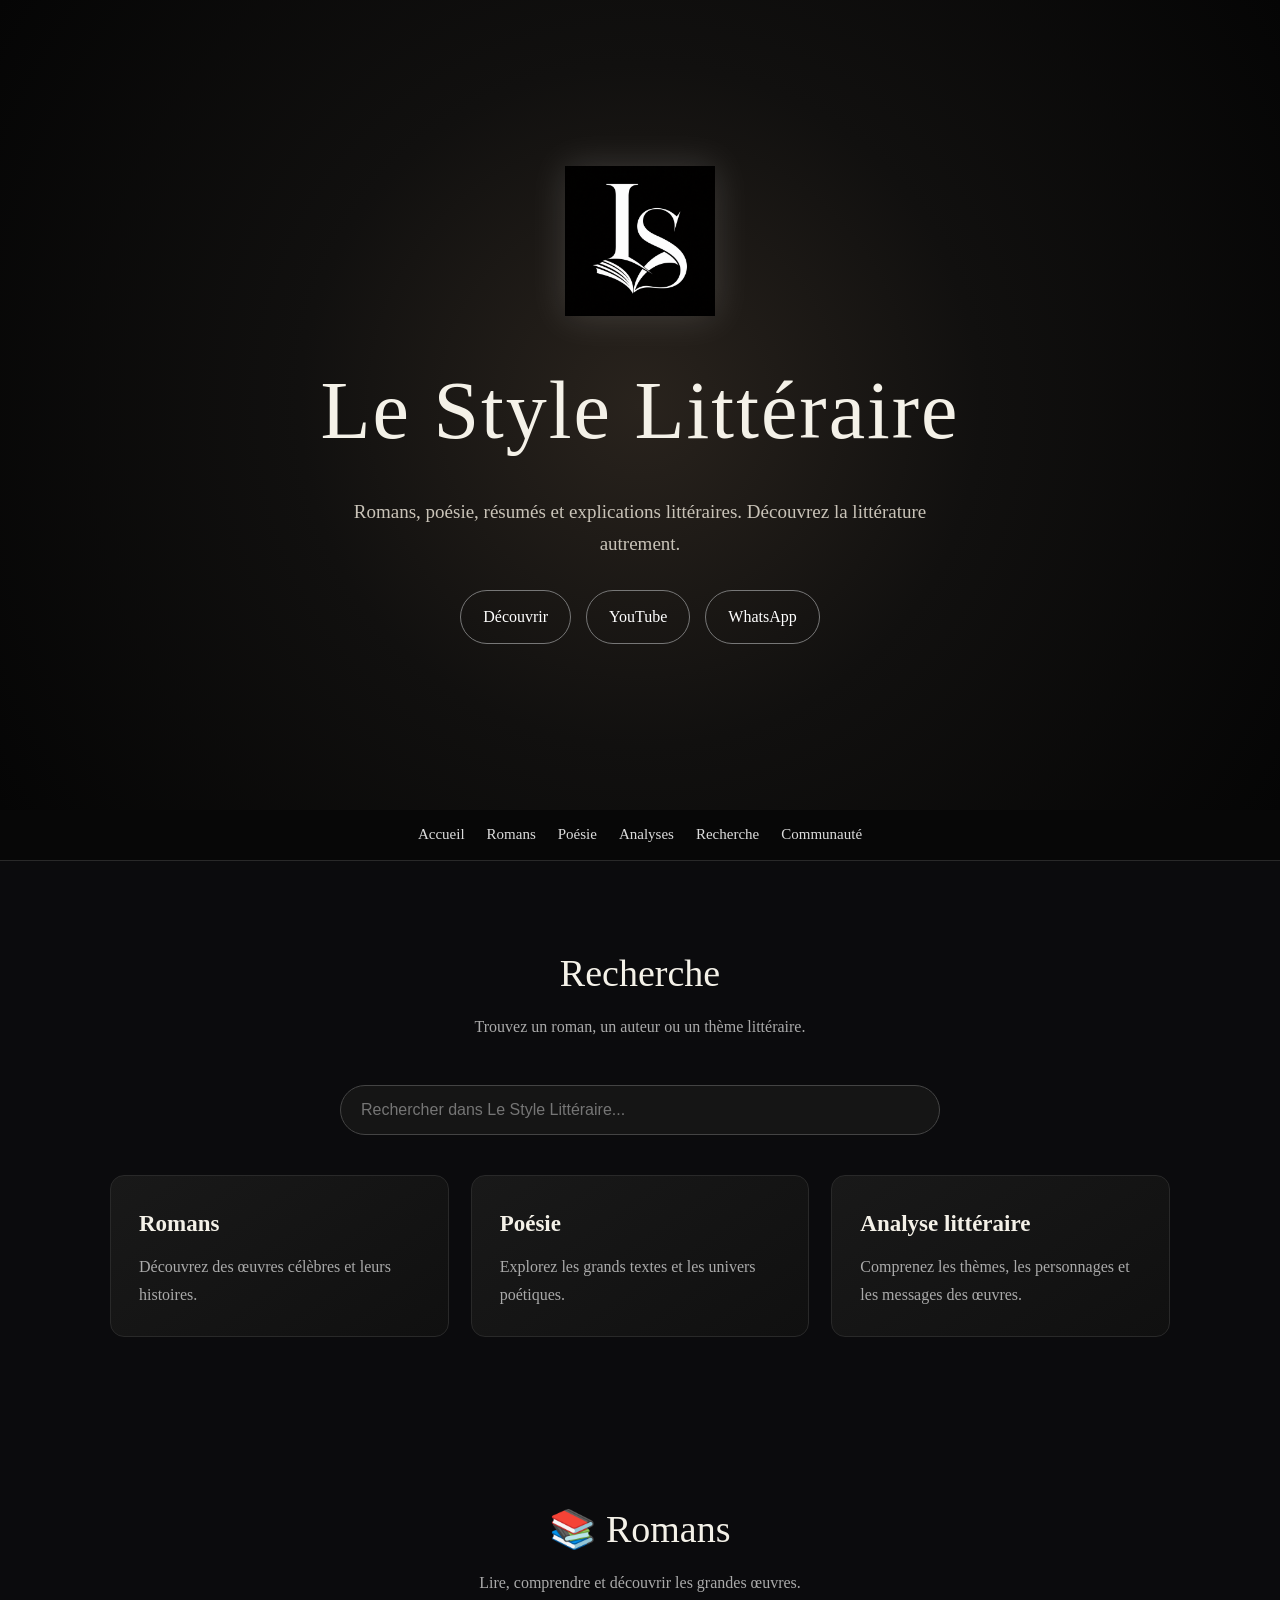
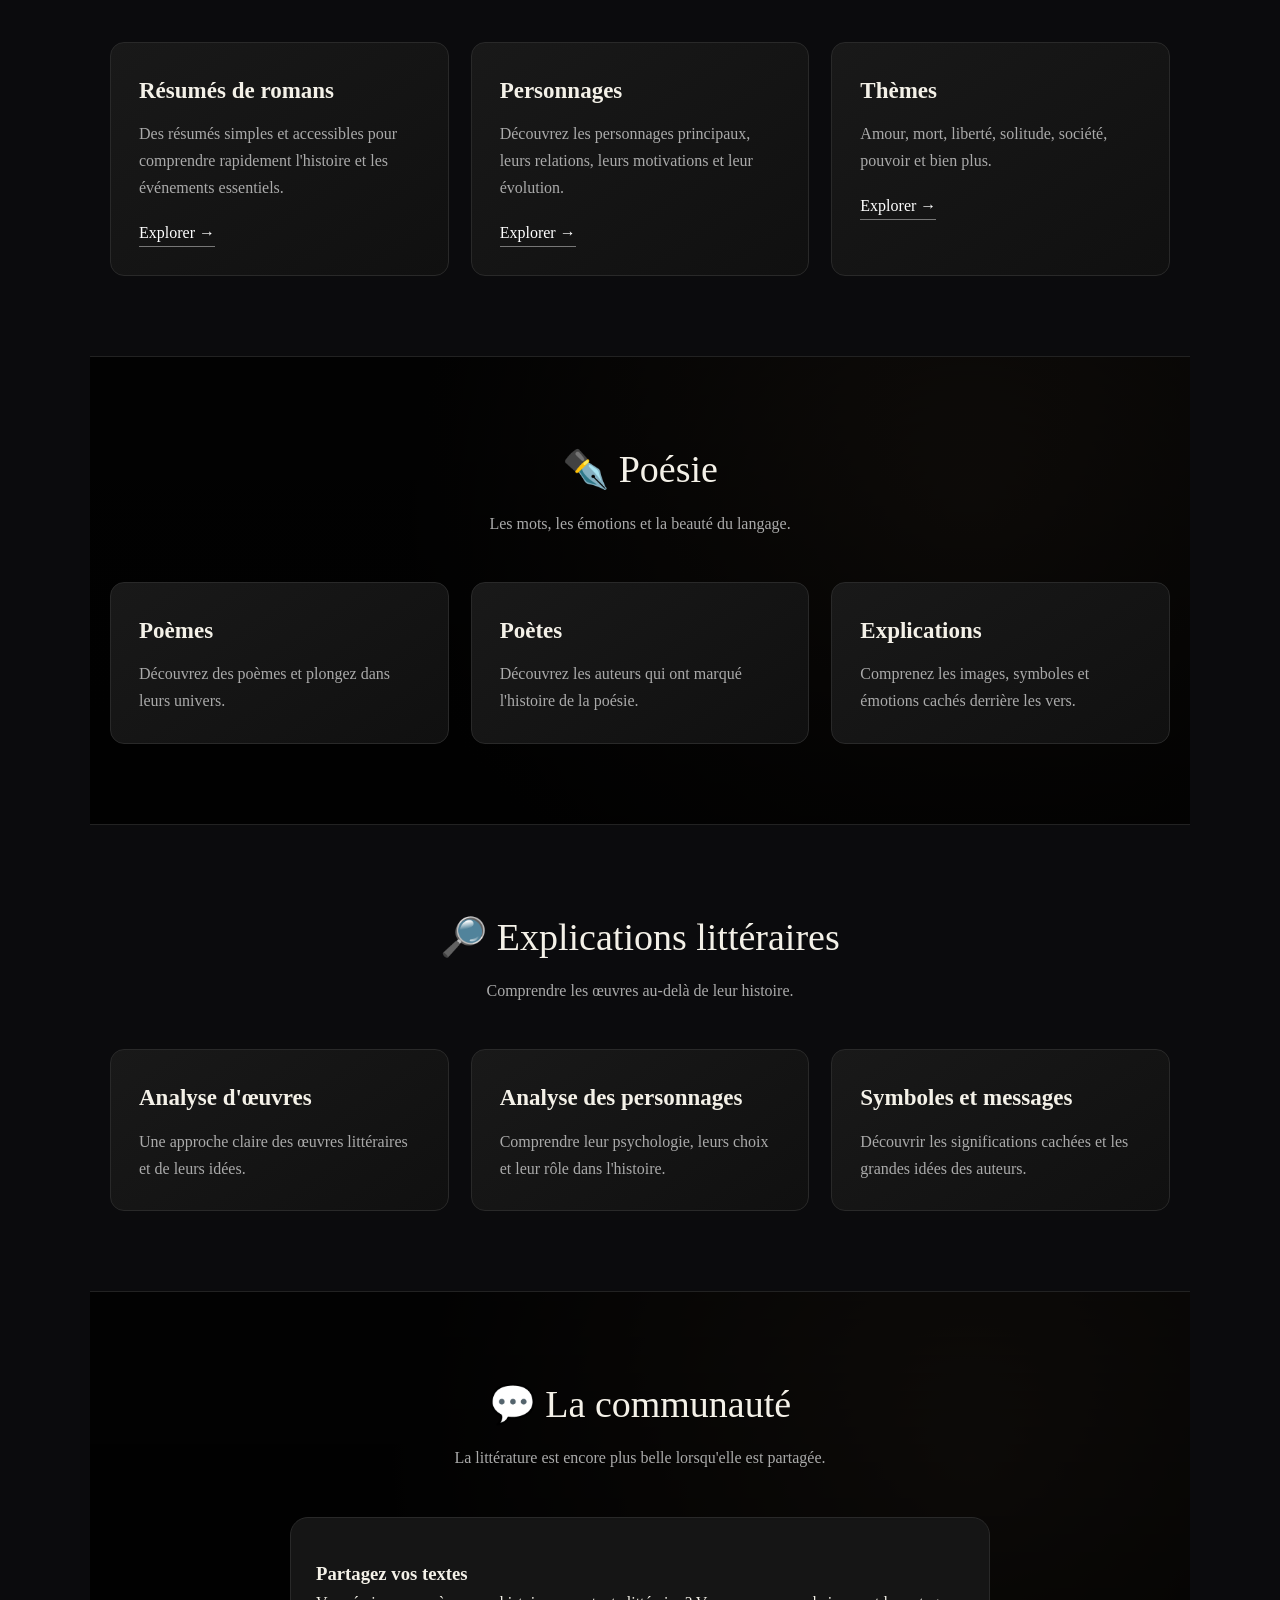
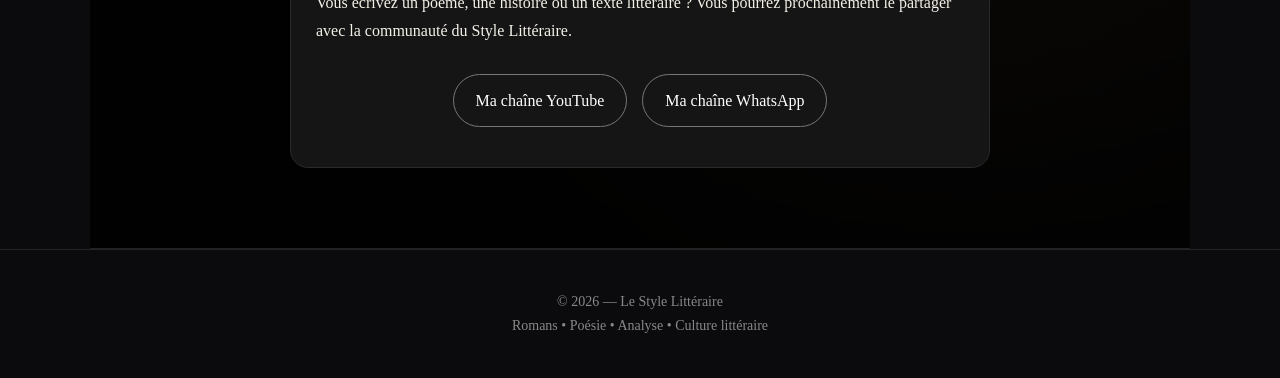
==== index.html @ 73f8308d "Update index.html" ====
<!DOCTYPE html>
<html lang="fr">
<head>
  <meta charset="UTF-8">
  <meta name="viewport" content="width=device-width, initial-scale=1.0">

  <title>Le Style Littéraire</title>

  <meta name="description" content="Le Style Littéraire — Romans, poésie, résumés et explications littéraires.">
  <meta name="theme-color" content="#111111">

  <style>
    * {
      box-sizing: border-box;
      margin: 0;
      padding: 0;
    }

    html {
      scroll-behavior: smooth;
    }

    body {
      font-family: Georgia, "Times New Roman", serif;
      background: #0b0b0d;
      color: #f4f1e8;
      line-height: 1.7;
    }

    header {
      min-height: 90vh;
      display: flex;
      flex-direction: column;
      justify-content: center;
      align-items: center;
      text-align: center;
      padding: 40px 20px;
      background:
        radial-gradient(circle at center, #29231d 0%, #11100f 45%, #050505 100%);
    }

    .logo {
      width: 150px;
      height: 150px;
      object-fit: contain;
      margin-bottom: 25px;
      filter: drop-shadow(0 0 18px rgba(255,255,255,0.15));
    }

    header h1 {
      font-size: clamp(42px, 9vw, 82px);
      letter-spacing: 2px;
      font-weight: normal;
    }

    header p {
      margin-top: 15px;
      font-size: 19px;
      color: #c9c3b8;
      max-width: 650px;
    }

    .buttons {
      margin-top: 30px;
      display: flex;
      gap: 15px;
      flex-wrap: wrap;
      justify-content: center;
    }

    .button {
      display: inline-block;
      padding: 12px 22px;
      border: 1px solid #777;
      border-radius: 30px;
      color: white;
      text-decoration: none;
      transition: 0.3s;
    }

    .button:hover {
      background: white;
      color: black;
      transform: translateY(-2px);
    }

    nav {
      position: sticky;
      top: 0;
      z-index: 10;
      background: rgba(8,8,8,0.95);
      border-bottom: 1px solid #292929;
      display: flex;
      justify-content: center;
      flex-wrap: wrap;
      padding: 12px;
      gap: 22px;
    }

    nav a {
      color: #ddd;
      text-decoration: none;
      font-size: 15px;
    }

    nav a:hover {
      color: white;
    }

    section {
      max-width: 1100px;
      margin: auto;
      padding: 80px 20px;
    }

    .title {
      text-align: center;
      margin-bottom: 45px;
    }

    .title h2 {
      font-size: 38px;
      font-weight: normal;
    }

    .title p {
      color: #aaa;
      margin-top: 8px;
    }

    .search {
      max-width: 600px;
      margin: 0 auto 40px;
    }

    .search input {
      width: 100%;
      padding: 15px 20px;
      border-radius: 30px;
      border: 1px solid #444;
      background: #151515;
      color: white;
      font-size: 16px;
      outline: none;
    }

    .cards {
      display: grid;
      grid-template-columns: repeat(auto-fit, minmax(240px, 1fr));
      gap: 22px;
    }

    .card {
      background: linear-gradient(145deg, #191919, #101010);
      border: 1px solid #292929;
      border-radius: 14px;
      padding: 28px;
      transition: 0.3s;
    }

    .card:hover {
      transform: translateY(-5px);
      border-color: #666;
    }

    .card h3 {
      font-size: 23px;
      margin-bottom: 10px;
    }

    .card p {
      color: #aaa;
    }

    .card a {
      display: inline-block;
      margin-top: 18px;
      color: white;
      text-decoration: none;
      border-bottom: 1px solid #777;
    }

    .anime {
      background:
        linear-gradient(rgba(0,0,0,0.78), rgba(0,0,0,0.9)),
        radial-gradient(circle at 80% 30%, #44372b, #080808 60%);
      border-top: 1px solid #222;
      border-bottom: 1px solid #222;
    }

    .youtube,
    .whatsapp {
      text-align: center;
    }

    .social-box {
      max-width: 700px;
      margin: auto;
      background: #151515;
      border: 1px solid #292929;
      border-radius: 18px;
      padding: 40px 25px;
    }

    footer {
      text-align: center;
      padding: 40px 20px;
      border-top: 1px solid #222;
      color: #888;
      font-size: 14px;
    }

    @media (max-width: 600px) {
      header {
        min-height: 80vh;
      }

      section {
        padding: 60px 18px;
      }

      .title h2 {
        font-size: 30px;
      }
    }
  </style>
</head>

<body>

  <header id="accueil">

    <!-- Ton logo -->
    <img src="logo.jpg.png" alt="Logo Le Style Littéraire" class="logo">

    <h1>Le Style Littéraire</h1>

    <p>
      Romans, poésie, résumés et explications littéraires.
      Découvrez la littérature autrement.
    </p>

    <div class="buttons">
      <a class="button" href="#romans">Découvrir</a>
      <a class="button" href="https://youtube.com/@lestylelitteraire?si=nArEJFBJf3bS7BQP" target="_blank">
        YouTube
      </a>
      <a class="button" href="https://whatsapp.com/channel/0029Vb8aJwk7IUYcv6oxLt2N" target="_blank">
        WhatsApp
      </a>
    </div>

  </header>

  <nav>
    <a href="#accueil">Accueil</a>
    <a href="#romans">Romans</a>
    <a href="#poesie">Poésie</a>
    <a href="#analyses">Analyses</a>
    <a href="#recherche">Recherche</a>
    <a href="#communaute">Communauté</a>
  </nav>

  <main>

    <section id="recherche">

      <div class="title">
        <h2>Recherche</h2>
        <p>Trouvez un roman, un auteur ou un thème littéraire.</p>
      </div>

      <div class="search">
        <input
          type="search"
          id="searchInput"
          placeholder="Rechercher dans Le Style Littéraire..."
          onkeyup="searchContent()"
        >
      </div>

      <div class="cards" id="searchResults">

        <article class="card searchable">
          <h3>Romans</h3>
          <p>Découvrez des œuvres célèbres et leurs histoires.</p>
        </article>

        <article class="card searchable">
          <h3>Poésie</h3>
          <p>Explorez les grands textes et les univers poétiques.</p>
        </article>

        <article class="card searchable">
          <h3>Analyse littéraire</h3>
          <p>Comprenez les thèmes, les personnages et les messages des œuvres.</p>
        </article>

      </div>

    </section>


    <section id="romans">

      <div class="title">
        <h2>📚 Romans</h2>
        <p>Lire, comprendre et découvrir les grandes œuvres.</p>
      </div>

      <div class="cards">

        <article class="card">
          <h3>Résumés de romans</h3>
          <p>
            Des résumés simples et accessibles pour comprendre rapidement
            l'histoire et les événements essentiels.
          </p>
          <a href="#">Explorer →</a>
        </article>

        <article class="card">
          <h3>Personnages</h3>
          <p>
            Découvrez les personnages principaux, leurs relations,
            leurs motivations et leur évolution.
          </p>
          <a href="#">Explorer →</a>
        </article>

        <article class="card">
          <h3>Thèmes</h3>
          <p>
            Amour, mort, liberté, solitude, société, pouvoir et bien plus.
          </p>
          <a href="#">Explorer →</a>
        </article>

      </div>

    </section>


    <section id="poesie" class="anime">

      <div class="title">
        <h2>✒️ Poésie</h2>
        <p>Les mots, les émotions et la beauté du langage.</p>
      </div>

      <div class="cards">

        <article class="card">
          <h3>Poèmes</h3>
          <p>
            Découvrez des poèmes et plongez dans leurs univers.
          </p>
        </article>

        <article class="card">
          <h3>Poètes</h3>
          <p>
            Découvrez les auteurs qui ont marqué l'histoire de la poésie.
          </p>
        </article>

        <article class="card">
          <h3>Explications</h3>
          <p>
            Comprenez les images, symboles et émotions cachés derrière les vers.
          </p>
        </article>

      </div>

    </section>


    <section id="analyses">

      <div class="title">
        <h2>🔎 Explications littéraires</h2>
        <p>Comprendre les œuvres au-delà de leur histoire.</p>
      </div>

      <div class="cards">

        <article class="card">
          <h3>Analyse d'œuvres</h3>
          <p>
            Une approche claire des œuvres littéraires et de leurs idées.
          </p>
        </article>

        <article class="card">
          <h3>Analyse des personnages</h3>
          <p>
            Comprendre leur psychologie, leurs choix et leur rôle dans l'histoire.
          </p>
        </article>

        <article class="card">
          <h3>Symboles et messages</h3>
          <p>
            Découvrir les significations cachées et les grandes idées des auteurs.
          </p>
        </article>

      </div>

    </section>


    <section id="communaute" class="anime">

      <div class="title">
        <h2>💬 La communauté</h2>
        <p>La littérature est encore plus belle lorsqu'elle est partagée.</p>
      </div>

      <div class="social-box">

        <h3>Partagez vos textes</h3>

        <p>
          Vous écrivez un poème, une histoire ou un texte littéraire ?
          Vous pourrez prochainement le partager avec la communauté
          du Style Littéraire.
        </p>

        <div class="buttons">

          <a
            class="button"
            href="https://youtube.com/@lestylelitteraire?si=nArEJFBJf3bS7BQP"
            target="_blank">
            Ma chaîne YouTube
          </a>

          <a
            class="button"
            href="https://whatsapp.com/channel/0029Vb8aJwk7IUYcv6oxLt2N"
            target="_blank">
            Ma chaîne WhatsApp
          </a>

        </div>

      </div>

    </section>

  </main>


  <footer>
    <p>© 2026 — Le Style Littéraire</p>
    <p>Romans • Poésie • Analyse • Culture littéraire</p>
  </footer>


  <script>
    function searchContent() {

      const input = document
        .getElementById("searchInput")
        .value
        .toLowerCase();

      const cards = document.querySelectorAll(".searchable");

      cards.forEach(card => {

        const text = card.innerText.toLowerCase();

        if (text.includes(input)) {
          card.style.display = "";
        } else {
          card.style.display = "none";
        }

      });

    }
  </script>

</body>
  </html>
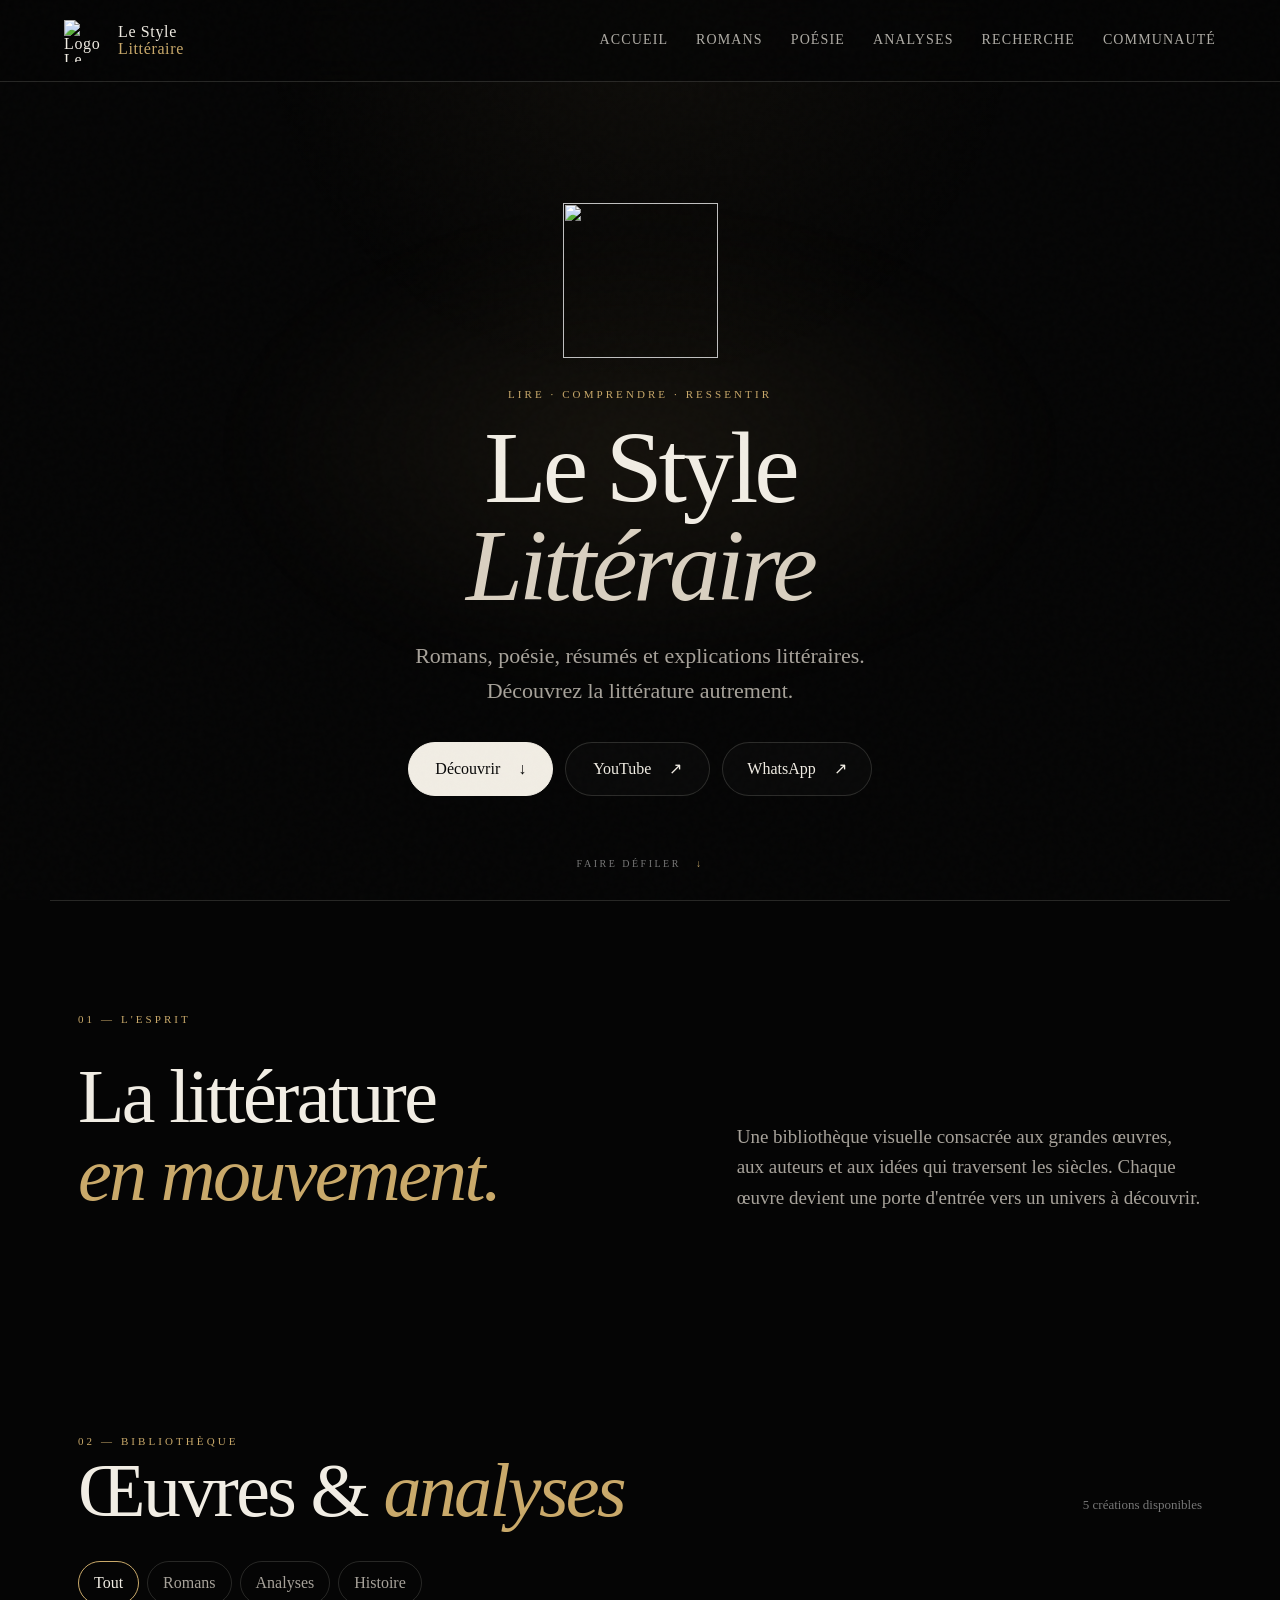
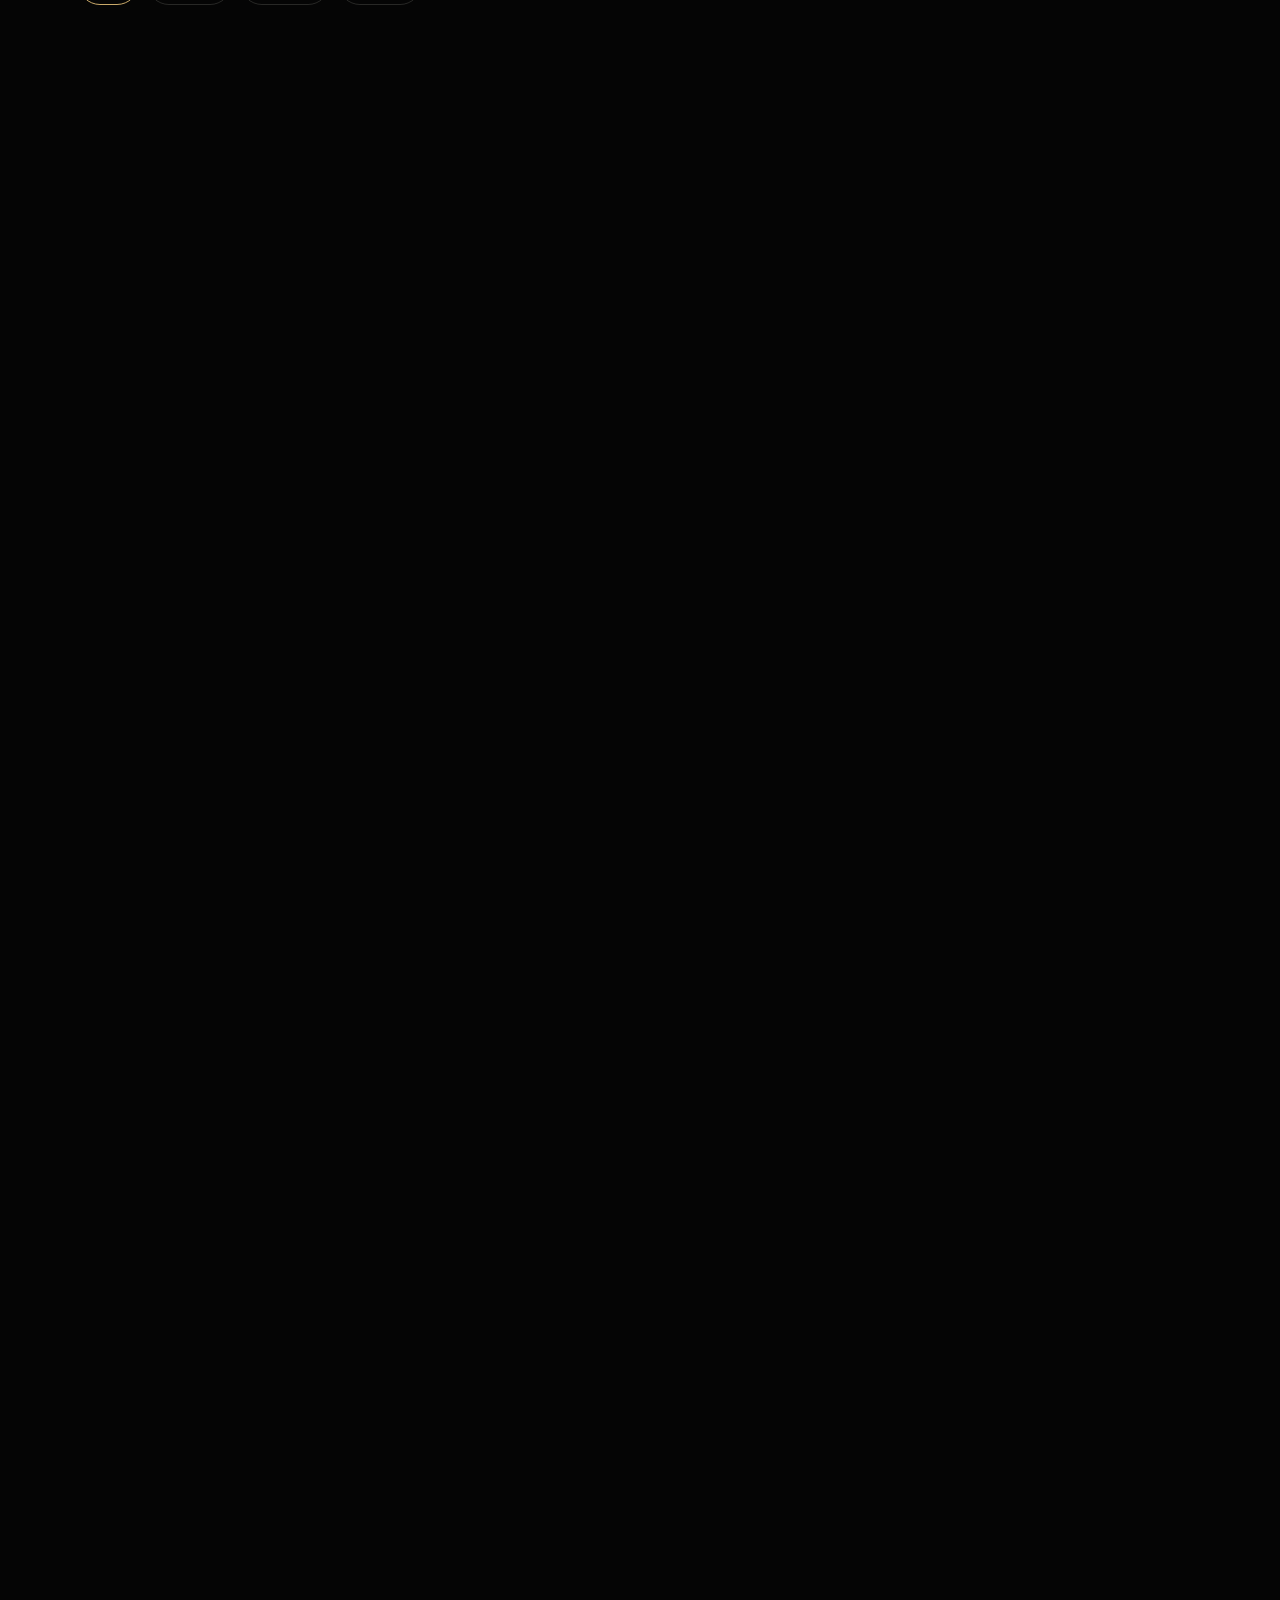
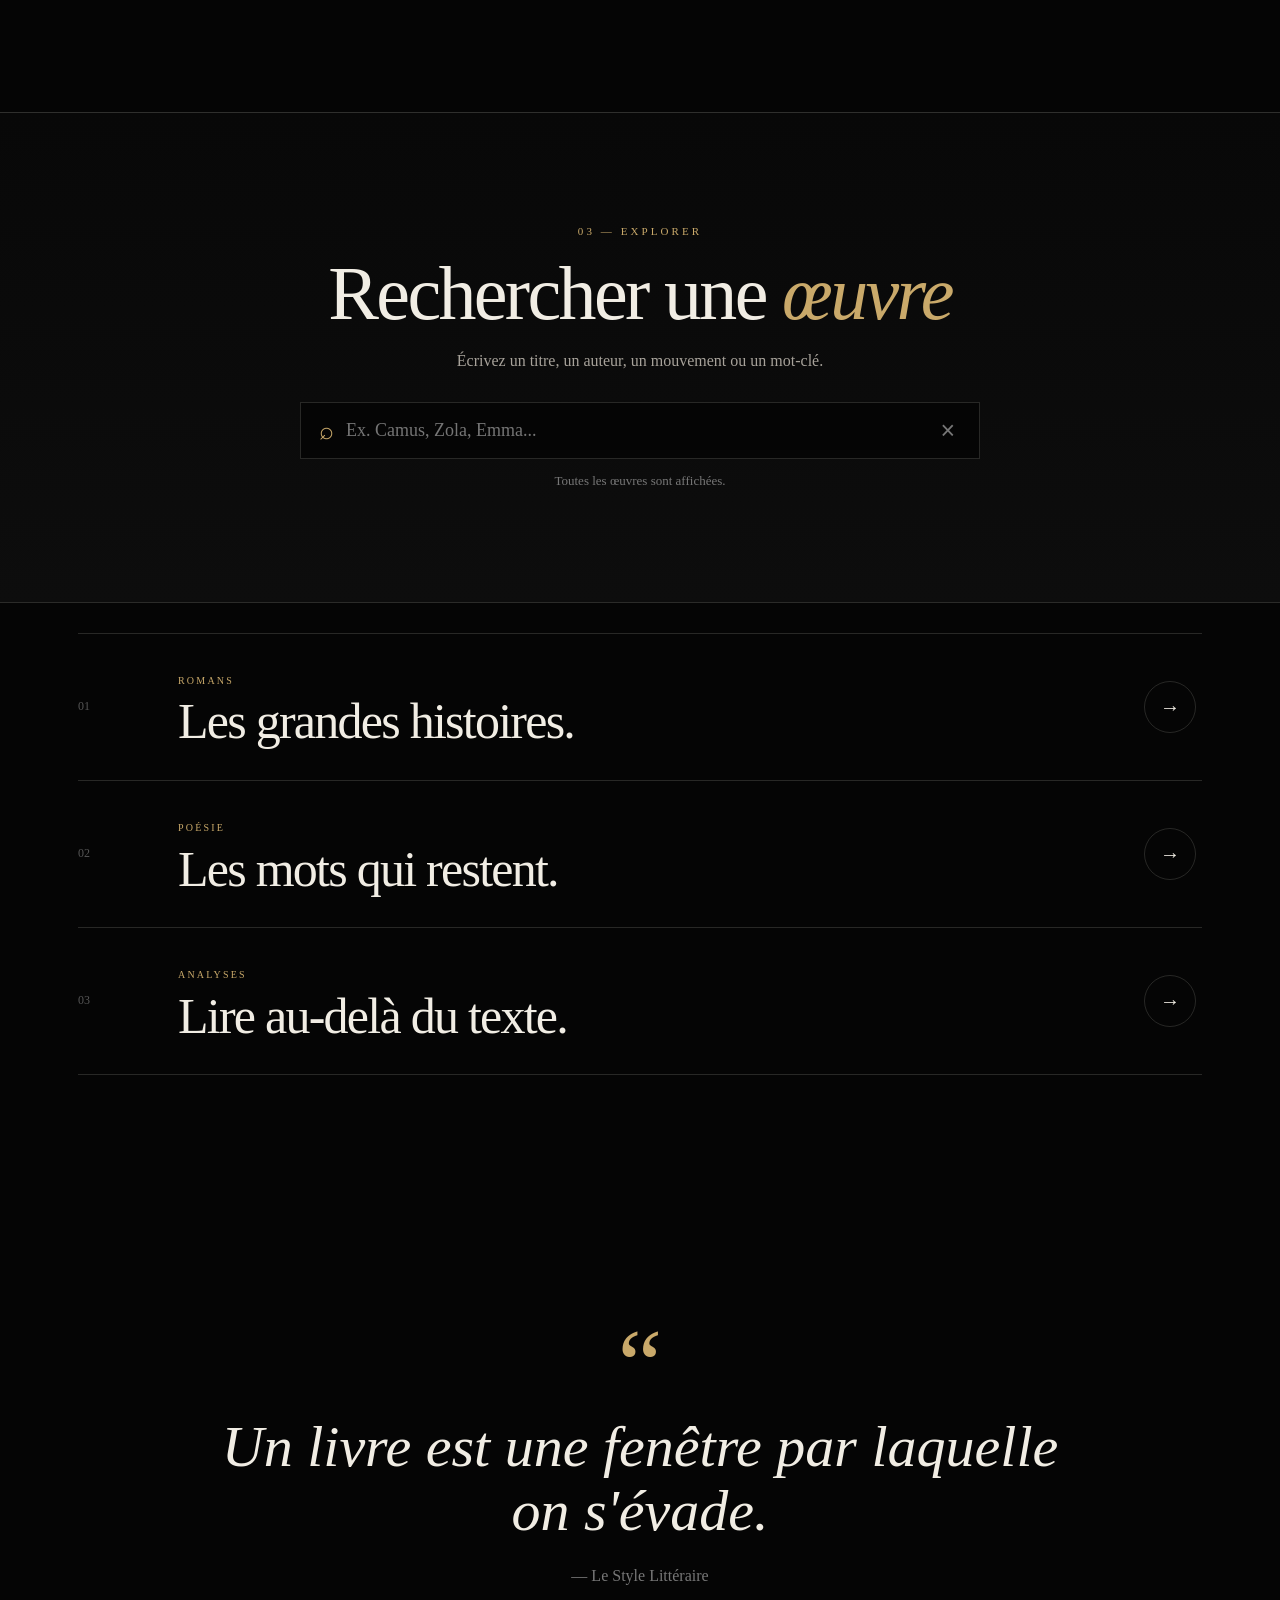
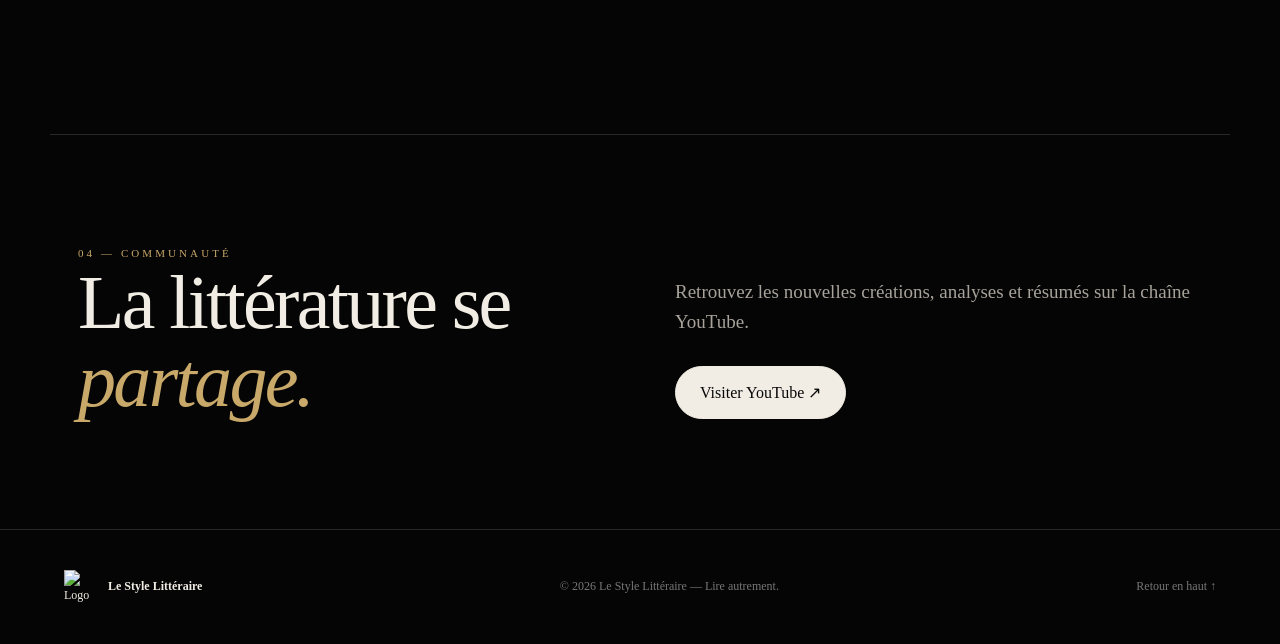
==== commit 7426960d: "Add files via upload" ====
--- a/index.html
+++ b/index.html
@@ -3,486 +3,211 @@
 <head>
   <meta charset="UTF-8">
   <meta name="viewport" content="width=device-width, initial-scale=1.0">
-
+  <meta name="description" content="Le Style Littéraire — romans, poésie, analyses et histoire de la littérature.">
+  <meta name="theme-color" content="#050505">
   <title>Le Style Littéraire</title>
-
-  <meta name="description" content="Le Style Littéraire — Romans, poésie, résumés et explications littéraires.">
-  <meta name="theme-color" content="#111111">
-
-  <style>
-    * {
-      box-sizing: border-box;
-      margin: 0;
-      padding: 0;
-    }
-
-    html {
-      scroll-behavior: smooth;
-    }
-
-    body {
-      font-family: Georgia, "Times New Roman", serif;
-      background: #0b0b0d;
-      color: #f4f1e8;
-      line-height: 1.7;
-    }
-
-    header {
-      min-height: 90vh;
-      display: flex;
-      flex-direction: column;
-      justify-content: center;
-      align-items: center;
-      text-align: center;
-      padding: 40px 20px;
-      background:
-        radial-gradient(circle at center, #29231d 0%, #11100f 45%, #050505 100%);
-    }
-
-    .logo {
-      width: 150px;
-      height: 150px;
-      object-fit: contain;
-      margin-bottom: 25px;
-      filter: drop-shadow(0 0 18px rgba(255,255,255,0.15));
-    }
-
-    header h1 {
-      font-size: clamp(42px, 9vw, 82px);
-      letter-spacing: 2px;
-      font-weight: normal;
-    }
-
-    header p {
-      margin-top: 15px;
-      font-size: 19px;
-      color: #c9c3b8;
-      max-width: 650px;
-    }
-
-    .buttons {
-      margin-top: 30px;
-      display: flex;
-      gap: 15px;
-      flex-wrap: wrap;
-      justify-content: center;
-    }
-
-    .button {
-      display: inline-block;
-      padding: 12px 22px;
-      border: 1px solid #777;
-      border-radius: 30px;
-      color: white;
-      text-decoration: none;
-      transition: 0.3s;
-    }
-
-    .button:hover {
-      background: white;
-      color: black;
-      transform: translateY(-2px);
-    }
-
-    nav {
-      position: sticky;
-      top: 0;
-      z-index: 10;
-      background: rgba(8,8,8,0.95);
-      border-bottom: 1px solid #292929;
-      display: flex;
-      justify-content: center;
-      flex-wrap: wrap;
-      padding: 12px;
-      gap: 22px;
-    }
-
-    nav a {
-      color: #ddd;
-      text-decoration: none;
-      font-size: 15px;
-    }
-
-    nav a:hover {
-      color: white;
-    }
-
-    section {
-      max-width: 1100px;
-      margin: auto;
-      padding: 80px 20px;
-    }
-
-    .title {
-      text-align: center;
-      margin-bottom: 45px;
-    }
-
-    .title h2 {
-      font-size: 38px;
-      font-weight: normal;
-    }
-
-    .title p {
-      color: #aaa;
-      margin-top: 8px;
-    }
-
-    .search {
-      max-width: 600px;
-      margin: 0 auto 40px;
-    }
-
-    .search input {
-      width: 100%;
-      padding: 15px 20px;
-      border-radius: 30px;
-      border: 1px solid #444;
-      background: #151515;
-      color: white;
-      font-size: 16px;
-      outline: none;
-    }
-
-    .cards {
-      display: grid;
-      grid-template-columns: repeat(auto-fit, minmax(240px, 1fr));
-      gap: 22px;
-    }
-
-    .card {
-      background: linear-gradient(145deg, #191919, #101010);
-      border: 1px solid #292929;
-      border-radius: 14px;
-      padding: 28px;
-      transition: 0.3s;
-    }
-
-    .card:hover {
-      transform: translateY(-5px);
-      border-color: #666;
-    }
-
-    .card h3 {
-      font-size: 23px;
-      margin-bottom: 10px;
-    }
-
-    .card p {
-      color: #aaa;
-    }
-
-    .card a {
-      display: inline-block;
-      margin-top: 18px;
-      color: white;
-      text-decoration: none;
-      border-bottom: 1px solid #777;
-    }
-
-    .anime {
-      background:
-        linear-gradient(rgba(0,0,0,0.78), rgba(0,0,0,0.9)),
-        radial-gradient(circle at 80% 30%, #44372b, #080808 60%);
-      border-top: 1px solid #222;
-      border-bottom: 1px solid #222;
-    }
-
-    .youtube,
-    .whatsapp {
-      text-align: center;
-    }
-
-    .social-box {
-      max-width: 700px;
-      margin: auto;
-      background: #151515;
-      border: 1px solid #292929;
-      border-radius: 18px;
-      padding: 40px 25px;
-    }
-
-    footer {
-      text-align: center;
-      padding: 40px 20px;
-      border-top: 1px solid #222;
-      color: #888;
-      font-size: 14px;
-    }
-
-    @media (max-width: 600px) {
-      header {
-        min-height: 80vh;
-      }
-
-      section {
-        padding: 60px 18px;
-      }
-
-      .title h2 {
-        font-size: 30px;
-      }
-    }
-  </style>
+  <link rel="stylesheet" href="style.css">
 </head>
-
 <body>
-
-  <header id="accueil">
-
-    <!-- Ton logo -->
-    <img src="logo.jpg.png" alt="Logo Le Style Littéraire" class="logo">
-
-    <h1>Le Style Littéraire</h1>
-
-    <p>
-      Romans, poésie, résumés et explications littéraires.
-      Découvrez la littérature autrement.
-    </p>
-
-    <div class="buttons">
-      <a class="button" href="#romans">Découvrir</a>
-      <a class="button" href="https://youtube.com/@lestylelitteraire?si=nArEJFBJf3bS7BQP" target="_blank">
-        YouTube
-      </a>
-      <a class="button" href="https://whatsapp.com/channel/0029Vb8aJwk7IUYcv6oxLt2N" target="_blank">
-        WhatsApp
-      </a>
+  <div class="grain" aria-hidden="true"></div>
+
+  <header class="site-header">
+    <a class="brand" href="#accueil" aria-label="Le Style Littéraire — accueil">
+      <img src="images/logo-transparent.png" alt="Logo Le Style Littéraire">
+      <span>Le Style<br><em>Littéraire</em></span>
+    </a>
+
+    <button class="menu-toggle" aria-label="Ouvrir le menu" aria-expanded="false">☰</button>
+
+    <nav class="main-nav" id="mainNav">
+      <a href="#accueil">Accueil</a>
+      <a href="#romans">Romans</a>
+      <a href="#poesie">Poésie</a>
+      <a href="#analyses">Analyses</a>
+      <a href="#recherche">Recherche</a>
+      <a href="#communaute">Communauté</a>
+    </nav>
+  </header>
+
+  <main>
+    <section class="hero" id="accueil">
+      <div class="hero-aura"></div>
+      <div class="hero-content">
+        <div class="hero-logo">
+          <img src="images/logo-transparent.png" alt="">
+        </div>
+        <p class="eyebrow">LIRE · COMPRENDRE · RESSENTIR</p>
+        <h1>Le Style <span>Littéraire</span></h1>
+        <p class="hero-text">
+          Romans, poésie, résumés et explications littéraires.
+          <br>Découvrez la littérature autrement.
+        </p>
+        <div class="hero-actions">
+          <a class="btn btn-primary" href="#bibliotheque">Découvrir <span>↓</span></a>
+          <a class="btn" href="https://www.youtube.com/" target="_blank" rel="noopener">YouTube <span>↗</span></a>
+          <a class="btn" href="https://wa.me/?text=Découvrez%20Le%20Style%20Littéraire" target="_blank" rel="noopener">WhatsApp <span>↗</span></a>
+        </div>
+      </div>
+      <div class="scroll-cue">FAIRE DÉFILER <span>↓</span></div>
+    </section>
+
+    <section class="intro section">
+      <div class="section-kicker">01 — L'ESPRIT</div>
+      <div class="intro-grid">
+        <h2>La littérature<br><em>en mouvement.</em></h2>
+        <p>
+          Une bibliothèque visuelle consacrée aux grandes œuvres, aux auteurs
+          et aux idées qui traversent les siècles. Chaque œuvre devient une
+          porte d'entrée vers un univers à découvrir.
+        </p>
+      </div>
+    </section>
+
+    <section class="library section" id="bibliotheque">
+      <div class="section-heading">
+        <div>
+          <div class="section-kicker">02 — BIBLIOTHÈQUE</div>
+          <h2>Œuvres & <em>analyses</em></h2>
+        </div>
+        <p class="section-note">5 créations disponibles</p>
+      </div>
+
+      <div class="filters" aria-label="Filtrer les œuvres">
+        <button class="filter active" data-filter="all">Tout</button>
+        <button class="filter" data-filter="roman">Romans</button>
+        <button class="filter" data-filter="analyse">Analyses</button>
+        <button class="filter" data-filter="histoire">Histoire</button>
+      </div>
+
+      <div class="cards" id="cards">
+        <article class="card reveal" data-category="histoire" data-search="histoire littérature littérature 20ème siècle xxème siècle philosophie révolution existentialisme">
+          <a class="card-image" href="https://youtu.be/bjdrF2RsucE" target="_blank" rel="noopener">
+            <img src="images/litterature-20e.png" alt="Histoire de la littérature du 20ème siècle">
+            <span class="play">▶</span>
+          </a>
+          <div class="card-body">
+            <span class="tag">HISTOIRE</span>
+            <h3>Histoire de la littérature du 20ème siècle</h3>
+            <p>Les idées, mouvements et grandes figures qui ont marqué le XXème siècle.</p>
+            <a class="watch" href="https://youtu.be/bjdrF2RsucE" target="_blank" rel="noopener">Voir la vidéo <span>↗</span></a>
+          </div>
+        </article>
+
+        <article class="card reveal" data-category="roman" data-search="assommoir émile zola roman résumé animé naturalisme">
+          <a class="card-image" href="https://youtu.be/kimt-sW8isM" target="_blank" rel="noopener">
+            <img src="images/assommoir.png" alt="L'Assommoir d'Émile Zola">
+            <span class="play">▶</span>
+          </a>
+          <div class="card-body">
+            <span class="tag">ROMAN</span>
+            <h3>L'Assommoir</h3>
+            <p>Le roman d'Émile Zola raconté et résumé à travers une expérience visuelle.</p>
+            <a class="watch" href="https://youtu.be/kimt-sW8isM" target="_blank" rel="noopener">Voir la vidéo <span>↗</span></a>
+          </div>
+        </article>
+
+        <article class="card reveal" data-category="roman" data-search="comte monte cristo alexandre dumas roman résumé animé vengeance">
+          <a class="card-image" href="https://youtu.be/KdCKVVFd_WQ" target="_blank" rel="noopener">
+            <img src="images/monte-cristo.png" alt="Le Comte de Monte-Cristo d'Alexandre Dumas">
+            <span class="play">▶</span>
+          </a>
+          <div class="card-body">
+            <span class="tag">ROMAN</span>
+            <h3>Le Comte de Monte-Cristo</h3>
+            <p>Alexandre Dumas, la chute, l'évasion et la grande histoire de la vengeance.</p>
+            <a class="watch" href="https://youtu.be/KdCKVVFd_WQ" target="_blank" rel="noopener">Voir la vidéo <span>↗</span></a>
+          </div>
+        </article>
+
+        <article class="card reveal" data-category="analyse" data-search="étranger albert camus absurdité explication visuelle philosophie">
+          <a class="card-image" href="https://youtu.be/16lhny_zAwA" target="_blank" rel="noopener">
+            <img src="images/etranger.png" alt="L'Étranger d'Albert Camus">
+            <span class="play">▶</span>
+          </a>
+          <div class="card-body">
+            <span class="tag">ANALYSE</span>
+            <h3>L'Étranger — Albert Camus</h3>
+            <p>Une explication visuelle de l'œuvre, de Meursault et de l'absurde.</p>
+            <a class="watch" href="https://youtu.be/16lhny_zAwA" target="_blank" rel="noopener">Voir la vidéo <span>↗</span></a>
+          </div>
+        </article>
+
+        <article class="card reveal" data-category="analyse" data-search="madame bovary gustave flaubert emma analyse personnage">
+          <a class="card-image" href="https://youtu.be/FGR2ZjxPOCg" target="_blank" rel="noopener">
+            <img src="images/madame-bovary.png" alt="Madame Bovary de Gustave Flaubert">
+            <span class="play">▶</span>
+          </a>
+          <div class="card-body">
+            <span class="tag">ANALYSE</span>
+            <h3>Madame Bovary</h3>
+            <p>Analyse du personnage d'Emma et de ses rêves face à la réalité.</p>
+            <a class="watch" href="https://youtu.be/FGR2ZjxPOCg" target="_blank" rel="noopener">Voir la vidéo <span>↗</span></a>
+          </div>
+        </article>
+      </div>
+
+      <div class="empty" id="emptyState" hidden>Aucune œuvre ne correspond à votre recherche.</div>
+    </section>
+
+    <section class="search-section section" id="recherche">
+      <div class="search-box">
+        <div class="section-kicker">03 — EXPLORER</div>
+        <h2>Rechercher une <em>œuvre</em></h2>
+        <p>Écrivez un titre, un auteur, un mouvement ou un mot-clé.</p>
+        <div class="search-field">
+          <span>⌕</span>
+          <input id="searchInput" type="search" placeholder="Ex. Camus, Zola, Emma..." autocomplete="off">
+          <button id="clearSearch" type="button" aria-label="Effacer la recherche">×</button>
+        </div>
+        <div class="search-result" id="searchResult">Toutes les œuvres sont affichées.</div>
+      </div>
+    </section>
+
+    <section class="categories section" id="romans">
+      <div class="category-panel">
+        <span class="number">01</span>
+        <div><span class="tag">ROMANS</span><h2>Les grandes histoires.</h2></div>
+        <a href="#bibliotheque" class="circle-link">→</a>
+      </div>
+      <div class="category-panel" id="poesie">
+        <span class="number">02</span>
+        <div><span class="tag">POÉSIE</span><h2>Les mots qui restent.</h2></div>
+        <a href="#bibliotheque" class="circle-link">→</a>
+      </div>
+      <div class="category-panel" id="analyses">
+        <span class="number">03</span>
+        <div><span class="tag">ANALYSES</span><h2>Lire au-delà du texte.</h2></div>
+        <a href="#bibliotheque" class="circle-link">→</a>
+      </div>
+    </section>
+
+    <section class="quote section">
+      <div class="quote-mark">“</div>
+      <blockquote>Un livre est une fenêtre par laquelle on s'évade.</blockquote>
+      <p>— Le Style Littéraire</p>
+    </section>
+
+    <section class="community section" id="communaute">
+      <div>
+        <div class="section-kicker">04 — COMMUNAUTÉ</div>
+        <h2>La littérature se<br><em>partage.</em></h2>
+      </div>
+      <div class="community-copy">
+        <p>Retrouvez les nouvelles créations, analyses et résumés sur la chaîne YouTube.</p>
+        <a class="btn btn-primary" href="https://www.youtube.com/" target="_blank" rel="noopener">Visiter YouTube ↗</a>
+      </div>
+    </section>
+  </main>
+
+  <footer>
+    <div class="footer-brand">
+      <img src="images/logo-transparent.png" alt="Logo">
+      <strong>Le Style Littéraire</strong>
     </div>
-
-  </header>
-
-  <nav>
-    <a href="#accueil">Accueil</a>
-    <a href="#romans">Romans</a>
-    <a href="#poesie">Poésie</a>
-    <a href="#analyses">Analyses</a>
-    <a href="#recherche">Recherche</a>
-    <a href="#communaute">Communauté</a>
-  </nav>
-
-  <main>
-
-    <section id="recherche">
-
-      <div class="title">
-        <h2>Recherche</h2>
-        <p>Trouvez un roman, un auteur ou un thème littéraire.</p>
-      </div>
-
-      <div class="search">
-        <input
-          type="search"
-          id="searchInput"
-          placeholder="Rechercher dans Le Style Littéraire..."
-          onkeyup="searchContent()"
-        >
-      </div>
-
-      <div class="cards" id="searchResults">
-
-        <article class="card searchable">
-          <h3>Romans</h3>
-          <p>Découvrez des œuvres célèbres et leurs histoires.</p>
-        </article>
-
-        <article class="card searchable">
-          <h3>Poésie</h3>
-          <p>Explorez les grands textes et les univers poétiques.</p>
-        </article>
-
-        <article class="card searchable">
-          <h3>Analyse littéraire</h3>
-          <p>Comprenez les thèmes, les personnages et les messages des œuvres.</p>
-        </article>
-
-      </div>
-
-    </section>
-
-
-    <section id="romans">
-
-      <div class="title">
-        <h2>📚 Romans</h2>
-        <p>Lire, comprendre et découvrir les grandes œuvres.</p>
-      </div>
-
-      <div class="cards">
-
-        <article class="card">
-          <h3>Résumés de romans</h3>
-          <p>
-            Des résumés simples et accessibles pour comprendre rapidement
-            l'histoire et les événements essentiels.
-          </p>
-          <a href="#">Explorer →</a>
-        </article>
-
-        <article class="card">
-          <h3>Personnages</h3>
-          <p>
-            Découvrez les personnages principaux, leurs relations,
-            leurs motivations et leur évolution.
-          </p>
-          <a href="#">Explorer →</a>
-        </article>
-
-        <article class="card">
-          <h3>Thèmes</h3>
-          <p>
-            Amour, mort, liberté, solitude, société, pouvoir et bien plus.
-          </p>
-          <a href="#">Explorer →</a>
-        </article>
-
-      </div>
-
-    </section>
-
-
-    <section id="poesie" class="anime">
-
-      <div class="title">
-        <h2>✒️ Poésie</h2>
-        <p>Les mots, les émotions et la beauté du langage.</p>
-      </div>
-
-      <div class="cards">
-
-        <article class="card">
-          <h3>Poèmes</h3>
-          <p>
-            Découvrez des poèmes et plongez dans leurs univers.
-          </p>
-        </article>
-
-        <article class="card">
-          <h3>Poètes</h3>
-          <p>
-            Découvrez les auteurs qui ont marqué l'histoire de la poésie.
-          </p>
-        </article>
-
-        <article class="card">
-          <h3>Explications</h3>
-          <p>
-            Comprenez les images, symboles et émotions cachés derrière les vers.
-          </p>
-        </article>
-
-      </div>
-
-    </section>
-
-
-    <section id="analyses">
-
-      <div class="title">
-        <h2>🔎 Explications littéraires</h2>
-        <p>Comprendre les œuvres au-delà de leur histoire.</p>
-      </div>
-
-      <div class="cards">
-
-        <article class="card">
-          <h3>Analyse d'œuvres</h3>
-          <p>
-            Une approche claire des œuvres littéraires et de leurs idées.
-          </p>
-        </article>
-
-        <article class="card">
-          <h3>Analyse des personnages</h3>
-          <p>
-            Comprendre leur psychologie, leurs choix et leur rôle dans l'histoire.
-          </p>
-        </article>
-
-        <article class="card">
-          <h3>Symboles et messages</h3>
-          <p>
-            Découvrir les significations cachées et les grandes idées des auteurs.
-          </p>
-        </article>
-
-      </div>
-
-    </section>
-
-
-    <section id="communaute" class="anime">
-
-      <div class="title">
-        <h2>💬 La communauté</h2>
-        <p>La littérature est encore plus belle lorsqu'elle est partagée.</p>
-      </div>
-
-      <div class="social-box">
-
-        <h3>Partagez vos textes</h3>
-
-        <p>
-          Vous écrivez un poème, une histoire ou un texte littéraire ?
-          Vous pourrez prochainement le partager avec la communauté
-          du Style Littéraire.
-        </p>
-
-        <div class="buttons">
-
-          <a
-            class="button"
-            href="https://youtube.com/@lestylelitteraire?si=nArEJFBJf3bS7BQP"
-            target="_blank">
-            Ma chaîne YouTube
-          </a>
-
-          <a
-            class="button"
-            href="https://whatsapp.com/channel/0029Vb8aJwk7IUYcv6oxLt2N"
-            target="_blank">
-            Ma chaîne WhatsApp
-          </a>
-
-        </div>
-
-      </div>
-
-    </section>
-
-  </main>
-
-
-  <footer>
-    <p>© 2026 — Le Style Littéraire</p>
-    <p>Romans • Poésie • Analyse • Culture littéraire</p>
+    <p>© 2026 Le Style Littéraire — Lire autrement.</p>
+    <a href="#accueil">Retour en haut ↑</a>
   </footer>
 
-
-  <script>
-    function searchContent() {
-
-      const input = document
-        .getElementById("searchInput")
-        .value
-        .toLowerCase();
-
-      const cards = document.querySelectorAll(".searchable");
-
-      cards.forEach(card => {
-
-        const text = card.innerText.toLowerCase();
-
-        if (text.includes(input)) {
-          card.style.display = "";
-        } else {
-          card.style.display = "none";
-        }
-
-      });
-
-    }
-  </script>
-
+  <script src="script.js"></script>
 </body>
-  </html>
+</html>
--- a/style.css
+++ b/style.css
@@ -0,0 +1,119 @@
+:root{
+  --bg:#050505;
+  --panel:#0b0b0b;
+  --panel2:#101010;
+  --text:#f1ede4;
+  --muted:#a7a29a;
+  --line:rgba(241,237,228,.15);
+  --gold:#c9a96a;
+  --red:#8d1717;
+  --max:1180px;
+}
+*{box-sizing:border-box}
+html{scroll-behavior:smooth}
+body{margin:0;background:var(--bg);color:var(--text);font-family:Georgia,"Times New Roman",serif;line-height:1.6;overflow-x:hidden}
+body:before{content:"";position:fixed;inset:0;pointer-events:none;background:radial-gradient(circle at 50% 0%,rgba(201,169,106,.06),transparent 35%);z-index:-2}
+.grain{position:fixed;inset:0;opacity:.035;pointer-events:none;z-index:20;background-image:url("data:image/svg+xml,%3Csvg viewBox='0 0 180 180' xmlns='http://www.w3.org/2000/svg'%3E%3Cfilter id='n'%3E%3CfeTurbulence type='fractalNoise' baseFrequency='.9' numOctaves='4' stitchTiles='stitch'/%3E%3C/filter%3E%3Crect width='100%25' height='100%25' filter='url(%23n)' opacity='.5'/%3E%3C/svg%3E")}
+a{color:inherit;text-decoration:none}
+.site-header{height:82px;border-bottom:1px solid var(--line);display:flex;align-items:center;justify-content:space-between;padding:0 5vw;position:fixed;top:0;left:0;right:0;background:rgba(5,5,5,.82);backdrop-filter:blur(16px);z-index:10}
+.brand{display:flex;align-items:center;gap:12px;font-size:16px;line-height:1.05;letter-spacing:.04em}
+.brand img{width:42px;height:42px;object-fit:contain}
+.brand em{color:var(--gold);font-style:normal}
+.main-nav{display:flex;gap:28px;font-size:14px;text-transform:uppercase;letter-spacing:.08em}
+.main-nav a{opacity:.72;transition:.25s}
+.main-nav a:hover{opacity:1;color:var(--gold)}
+.menu-toggle{display:none;background:none;border:0;color:var(--text);font-size:25px}
+.hero{min-height:100vh;display:grid;place-items:center;text-align:center;position:relative;padding:130px 20px 80px;overflow:hidden}
+.hero:after{content:"";position:absolute;width:900px;height:500px;border-radius:50%;background:radial-gradient(ellipse,rgba(201,169,106,.09),transparent 65%);filter:blur(30px);pointer-events:none}
+.hero-content{position:relative;z-index:1;max-width:850px}
+.hero-logo{width:155px;height:155px;margin:0 auto 28px;display:grid;place-items:center;animation:float 5s ease-in-out infinite}
+.hero-logo img{width:100%;height:100%;object-fit:contain;filter:drop-shadow(0 0 28px rgba(255,255,255,.1))}
+.eyebrow,.section-kicker{font-size:11px;letter-spacing:.28em;color:var(--gold);text-transform:uppercase}
+.hero h1{font-size:clamp(52px,8vw,105px);line-height:.95;font-weight:400;margin:16px 0 24px;letter-spacing:-.04em}
+.hero h1 span{display:block;font-style:italic;color:#d9d0c1}
+.hero-text{font-size:clamp(17px,2vw,22px);color:var(--muted);max-width:680px;margin:0 auto 34px}
+.hero-actions{display:flex;justify-content:center;gap:12px;flex-wrap:wrap}
+.btn{display:inline-flex;gap:18px;align-items:center;justify-content:center;border:1px solid var(--line);border-radius:100px;padding:13px 24px;min-width:145px;transition:.3s;background:rgba(255,255,255,.02)}
+.btn:hover{border-color:var(--gold);transform:translateY(-2px);background:rgba(201,169,106,.08)}
+.btn-primary{background:var(--text);color:#080808;border-color:var(--text)}
+.btn-primary:hover{background:var(--gold);border-color:var(--gold)}
+.scroll-cue{position:absolute;bottom:28px;left:50%;transform:translateX(-50%);font-size:10px;letter-spacing:.25em;color:#777}
+.scroll-cue span{margin-left:10px;color:var(--gold)}
+.section{max-width:var(--max);margin:auto;padding:110px 28px}
+.intro{border-top:1px solid var(--line)}
+.intro-grid{display:grid;grid-template-columns:1.1fr .9fr;gap:90px;align-items:end;margin-top:28px}
+h2{font-size:clamp(40px,6vw,76px);font-weight:400;line-height:1.03;margin:0;letter-spacing:-.035em}
+h2 em{color:var(--gold);font-style:italic}
+.intro p,.community-copy p{font-size:19px;color:var(--muted);max-width:520px;margin:0}
+.section-heading{display:flex;justify-content:space-between;align-items:end;gap:30px;margin-bottom:32px}
+.section-note{color:#777;font-size:13px}
+.filters{display:flex;gap:8px;flex-wrap:wrap;margin-bottom:26px}
+.filter{font:inherit;color:var(--muted);background:transparent;border:1px solid var(--line);padding:8px 15px;border-radius:30px;cursor:pointer}
+.filter.active,.filter:hover{color:var(--text);border-color:var(--gold)}
+.cards{display:grid;grid-template-columns:repeat(2,1fr);gap:22px}
+.card{background:linear-gradient(145deg,#0d0d0d,#080808);border:1px solid var(--line);overflow:hidden;transition:.4s;min-width:0}
+.card:hover{transform:translateY(-5px);border-color:rgba(201,169,106,.45);box-shadow:0 20px 60px rgba(0,0,0,.4)}
+.card-image{display:block;position:relative;aspect-ratio:16/9;overflow:hidden;background:#000}
+.card-image img{width:100%;height:100%;object-fit:cover;display:block;transition:.6s}
+.card:hover .card-image img{transform:scale(1.035)}
+.play{position:absolute;right:16px;bottom:16px;width:48px;height:48px;border-radius:50%;display:grid;place-items:center;background:rgba(0,0,0,.72);border:1px solid rgba(255,255,255,.35);font-size:13px;backdrop-filter:blur(6px)}
+.card-body{padding:24px}
+.tag{font-size:10px;letter-spacing:.22em;color:var(--gold)}
+.card h3{font-size:28px;font-weight:400;line-height:1.1;margin:9px 0 10px}
+.card p{color:var(--muted);margin:0 0 20px;font-size:15px}
+.watch{display:inline-flex;gap:14px;font-size:13px;text-transform:uppercase;letter-spacing:.12em;border-bottom:1px solid var(--line);padding-bottom:5px}
+.watch:hover{color:var(--gold);border-color:var(--gold)}
+.search-section{max-width:100%;background:linear-gradient(180deg,#080808,#0d0d0d);border-top:1px solid var(--line);border-bottom:1px solid var(--line)}
+.search-box{max-width:850px;margin:auto;text-align:center}
+.search-box h2{margin:14px 0}
+.search-box p{color:var(--muted)}
+.search-field{display:flex;align-items:center;border:1px solid var(--line);background:#050505;margin:28px auto 12px;max-width:680px;padding:0 18px;transition:.3s}
+.search-field:focus-within{border-color:var(--gold);box-shadow:0 0 0 4px rgba(201,169,106,.06)}
+.search-field span{font-size:25px;color:var(--gold)}
+.search-field input{flex:1;background:none;border:0;outline:0;color:var(--text);font:18px Georgia;padding:17px 12px}
+.search-field button{border:0;background:none;color:#777;font-size:25px;cursor:pointer}
+.search-result{font-size:13px;color:#777}
+.categories{padding-top:30px}
+.category-panel{border-top:1px solid var(--line);display:grid;grid-template-columns:80px 1fr 58px;align-items:center;padding:32px 0;gap:20px}
+.category-panel:last-child{border-bottom:1px solid var(--line)}
+.number{font-size:12px;color:#555}
+.category-panel h2{font-size:clamp(28px,4vw,50px);margin-top:5px}
+.circle-link{width:52px;height:52px;border:1px solid var(--line);border-radius:50%;display:grid;place-items:center;font-size:20px;transition:.3s}
+.circle-link:hover{border-color:var(--gold);color:var(--gold);transform:rotate(-20deg)}
+.quote{text-align:center;padding-top:130px;padding-bottom:130px}
+.quote-mark{font-size:100px;color:var(--gold);height:80px;line-height:1}
+blockquote{font-size:clamp(28px,5vw,58px);font-style:italic;max-width:900px;margin:20px auto;line-height:1.1}
+.quote p{color:#777}
+.community{display:grid;grid-template-columns:1fr 1fr;gap:70px;border-top:1px solid var(--line)}
+.community-copy{align-self:end}
+.community-copy .btn{margin-top:28px}
+footer{border-top:1px solid var(--line);padding:35px 5vw;display:flex;align-items:center;justify-content:space-between;gap:20px;color:#777;font-size:12px}
+.footer-brand{display:flex;align-items:center;gap:10px;color:var(--text)}
+.footer-brand img{width:34px;height:34px;object-fit:contain}
+footer a:hover{color:var(--gold)}
+.empty{text-align:center;padding:60px;color:#777}
+.card.hidden{display:none}
+.reveal{opacity:0;transform:translateY(22px);transition:.7s ease}
+.reveal.visible{opacity:1;transform:none}
+@keyframes float{50%{transform:translateY(-7px)}}
+@media(max-width:800px){
+  .site-header{height:70px;padding:0 18px}
+  .main-nav{display:none;position:absolute;top:70px;left:0;right:0;background:#070707;border-bottom:1px solid var(--line);padding:20px;flex-direction:column;gap:0}
+  .main-nav.open{display:flex}
+  .main-nav a{padding:13px 0;border-bottom:1px solid rgba(255,255,255,.06)}
+  .menu-toggle{display:block}
+  .hero{padding-top:105px}
+  .hero-logo{width:125px;height:125px}
+  .hero h1{font-size:56px}
+  .intro-grid,.community{grid-template-columns:1fr;gap:30px}
+  .section{padding:80px 20px}
+  .section-heading{align-items:start;flex-direction:column}
+  .cards{grid-template-columns:1fr}
+  .card h3{font-size:25px}
+  .category-panel{grid-template-columns:45px 1fr 48px}
+  footer{flex-direction:column;align-items:flex-start}
+}
+@media(max-width:430px){
+  .hero h1{font-size:48px}
+  .hero-actions .btn{width:100%}
+}
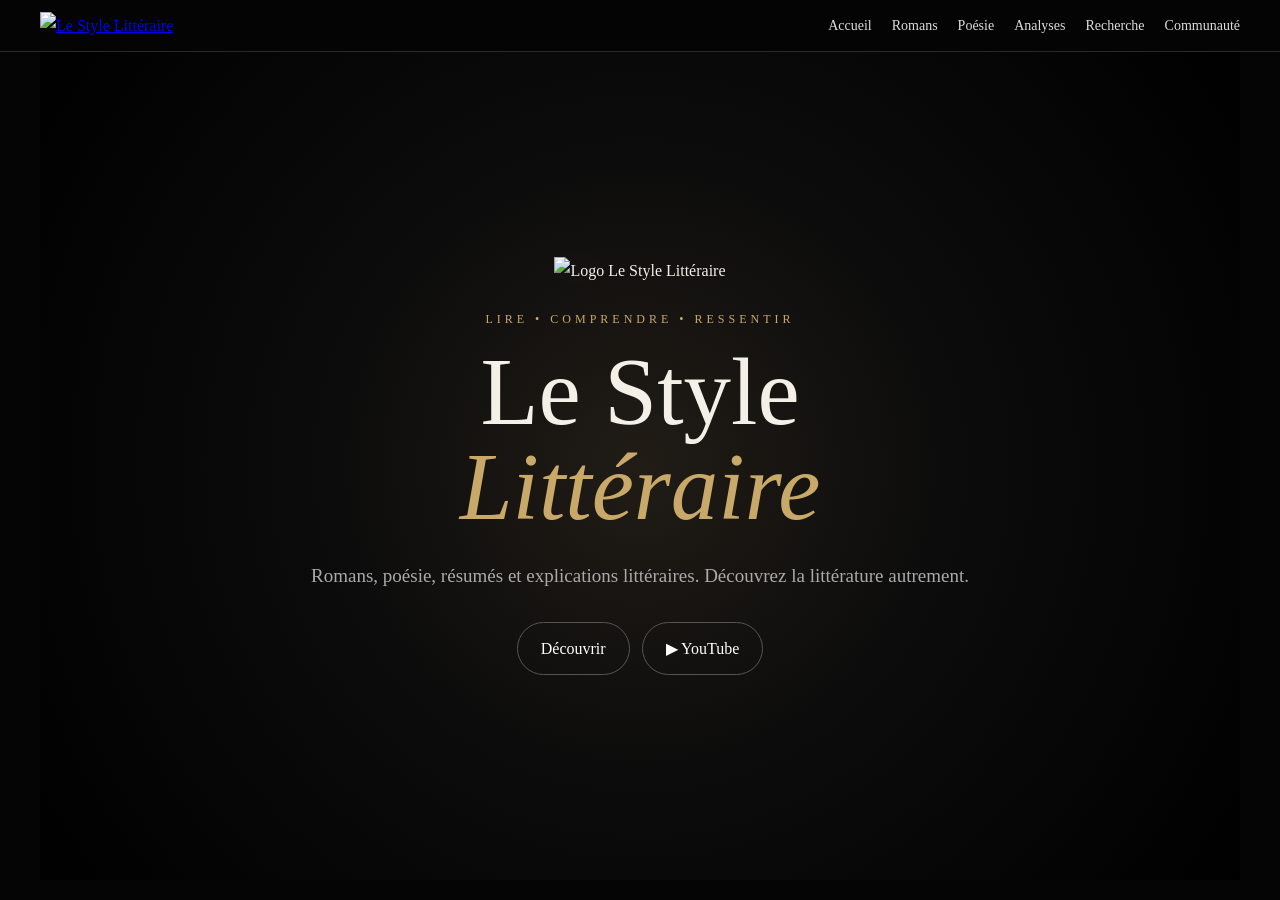
==== commit 7188b01f: "Update index.html" ====
--- a/index.html
+++ b/index.html
@@ -1,213 +1,454 @@
 <!DOCTYPE html>
 <html lang="fr">
 <head>
-  <meta charset="UTF-8">
-  <meta name="viewport" content="width=device-width, initial-scale=1.0">
-  <meta name="description" content="Le Style Littéraire — romans, poésie, analyses et histoire de la littérature.">
-  <meta name="theme-color" content="#050505">
-  <title>Le Style Littéraire</title>
-  <link rel="stylesheet" href="style.css">
+<meta charset="UTF-8">
+<meta name="viewport" content="width=device-width, initial-scale=1.0">
+
+<title>Le Style Littéraire</title>
+
+<meta name="description" content="Le Style Littéraire — Romans, poésie, analyses et culture littéraire.">
+
+<style>
+*{
+  box-sizing:border-box;
+  margin:0;
+  padding:0;
+}
+
+html{
+  scroll-behavior:smooth;
+}
+
+body{
+  background:#050505;
+  color:#f4f0e8;
+  font-family:Georgia,"Times New Roman",serif;
+  line-height:1.7;
+}
+
+/* NAVIGATION */
+
+header{
+  position:sticky;
+  top:0;
+  z-index:100;
+  background:rgba(5,5,5,.94);
+  backdrop-filter:blur(12px);
+  border-bottom:1px solid #292929;
+  padding:12px 20px;
+}
+
+.nav{
+  max-width:1200px;
+  margin:auto;
+  display:flex;
+  align-items:center;
+  justify-content:space-between;
+  gap:20px;
+}
+
+.logo-small{
+  width:55px;
+  height:55px;
+  object-fit:contain;
+}
+
+nav{
+  display:flex;
+  flex-wrap:wrap;
+  gap:20px;
+  justify-content:center;
+}
+
+nav a{
+  color:#ddd;
+  text-decoration:none;
+  font-size:14px;
+  transition:.3s;
+}
+
+nav a:hover{
+  color:#c9a96a;
+}
+
+/* ACCUEIL */
+
+.hero{
+  min-height:92vh;
+  display:flex;
+  align-items:center;
+  justify-content:center;
+  text-align:center;
+  padding:80px 20px;
+  background:
+    radial-gradient(circle at center,#211c16 0%,#0c0c0c 42%,#000 100%);
+}
+
+.hero-content{
+  max-width:900px;
+}
+
+.hero-logo{
+  width:180px;
+  height:180px;
+  object-fit:contain;
+  margin-bottom:25px;
+  filter:drop-shadow(0 0 30px rgba(255,255,255,.12));
+}
+
+.small-title{
+  color:#c9a96a;
+  letter-spacing:4px;
+  font-size:12px;
+  margin-bottom:15px;
+}
+
+.hero h1{
+  font-size:clamp(48px,9vw,95px);
+  font-weight:normal;
+  line-height:1;
+}
+
+.hero h1 span{
+  color:#c9a96a;
+  font-style:italic;
+}
+
+.hero p{
+  max-width:700px;
+  margin:25px auto;
+  color:#aaa;
+  font-size:19px;
+}
+
+.buttons{
+  display:flex;
+  justify-content:center;
+  flex-wrap:wrap;
+  gap:12px;
+  margin-top:30px;
+}
+
+.button{
+  display:inline-block;
+  padding:12px 23px;
+  border:1px solid #555;
+  border-radius:30px;
+  color:white;
+  text-decoration:none;
+  transition:.3s;
+}
+
+.button:hover{
+  background:#c9a96a;
+  color:#000;
+  border-color:#c9a96a;
+  transform:translateY(-3px);
+}
+
+/* SECTIONS */
+
+section{
+  max-width:1200px;
+  margin:auto;
+  padding:100px 25px;
+}
+
+.section-title{
+  text-align:center;
+  margin-bottom:50px;
+}
+
+.section-title small{
+  color:#c9a96a;
+  letter-spacing:3px;
+}
+
+.section-title h2{
+  font-size:48px;
+  font-weight:normal;
+  margin:10px 0;
+}
+
+.section-title p{
+  color:#999;
+}
+
+/* RECHERCHE */
+
+.search-box{
+  max-width:700px;
+  margin:0 auto 50px;
+}
+
+.search-box input{
+  width:100%;
+  padding:17px 22px;
+  border-radius:40px;
+  border:1px solid #444;
+  background:#111;
+  color:white;
+  font-size:17px;
+  outline:none;
+}
+
+.search-box input:focus{
+  border-color:#c9a96a;
+}
+
+/* CARTES */
+
+.cards{
+  display:grid;
+  grid-template-columns:repeat(auto-fit,minmax(280px,1fr));
+  gap:25px;
+}
+
+.card{
+  background:linear-gradient(145deg,#151515,#090909);
+  border:1px solid #292929;
+  border-radius:15px;
+  overflow:hidden;
+  transition:.4s;
+}
+
+.card:hover{
+  transform:translateY(-7px);
+  border-color:#76603b;
+  box-shadow:0 20px 50px rgba(0,0,0,.5);
+}
+
+.card-image{
+  position:relative;
+  width:100%;
+  aspect-ratio:16/9;
+  overflow:hidden;
+  background:#000;
+}
+
+.card-image img{
+  width:100%;
+  height:100%;
+  object-fit:cover;
+  transition:.5s;
+}
+
+.card:hover .card-image img{
+  transform:scale(1.05);
+}
+
+.play{
+  position:absolute;
+  right:15px;
+  bottom:15px;
+  width:48px;
+  height:48px;
+  border-radius:50%;
+  background:rgba(0,0,0,.8);
+  border:1px solid #aaa;
+  display:flex;
+  align-items:center;
+  justify-content:center;
+}
+
+.card-content{
+  padding:25px;
+}
+
+.tag{
+  color:#c9a96a;
+  font-size:11px;
+  letter-spacing:2px;
+}
+
+.card h3{
+  font-size:25px;
+  font-weight:normal;
+  margin:8px 0;
+}
+
+.card p{
+  color:#999;
+  font-size:15px;
+}
+
+.watch{
+  display:inline-block;
+  margin-top:18px;
+  color:white;
+  text-decoration:none;
+  border-bottom:1px solid #777;
+}
+
+.watch:hover{
+  color:#c9a96a;
+}
+
+/* BLOCS */
+
+.dark-section{
+  max-width:none;
+  background:#090909;
+  border-top:1px solid #222;
+  border-bottom:1px solid #222;
+}
+
+.dark-inner{
+  max-width:1200px;
+  margin:auto;
+  padding:100px 25px;
+}
+
+.category{
+  border-top:1px solid #292929;
+  padding:35px 10px;
+  display:flex;
+  align-items:center;
+  justify-content:space-between;
+  gap:20px;
+}
+
+.category h3{
+  font-size:35px;
+  font-weight:normal;
+}
+
+.category p{
+  color:#888;
+}
+
+/* COMMUNAUTÉ */
+
+.community{
+  text-align:center;
+  background:
+    radial-gradient(circle,#1c1813,#050505 65%);
+}
+
+/* FOOTER */
+
+footer{
+  border-top:1px solid #222;
+  padding:45px 20px;
+  text-align:center;
+  color:#777;
+}
+
+.footer-logo{
+  width:65px;
+  height:65px;
+  object-fit:contain;
+  margin-bottom:10px;
+}
+
+/* MOBILE */
+
+@media(max-width:700px){
+
+  .nav{
+    flex-direction:column;
+  }
+
+  nav{
+    gap:12px;
+  }
+
+  .hero{
+    min-height:85vh;
+    padding-top:60px;
+  }
+
+  .hero-logo{
+    width:140px;
+    height:140px;
+  }
+
+  .hero h1{
+    font-size:52px;
+  }
+
+  .hero p{
+    font-size:16px;
+  }
+
+  section{
+    padding:70px 18px;
+  }
+
+  .section-title h2{
+    font-size:36px;
+  }
+
+  .category{
+    display:block;
+  }
+
+  .category h3{
+    font-size:28px;
+    margin-bottom:8px;
+  }
+}
+</style>
 </head>
+
 <body>
-  <div class="grain" aria-hidden="true"></div>
-
-  <header class="site-header">
-    <a class="brand" href="#accueil" aria-label="Le Style Littéraire — accueil">
-      <img src="images/logo-transparent.png" alt="Logo Le Style Littéraire">
-      <span>Le Style<br><em>Littéraire</em></span>
-    </a>
-
-    <button class="menu-toggle" aria-label="Ouvrir le menu" aria-expanded="false">☰</button>
-
-    <nav class="main-nav" id="mainNav">
-      <a href="#accueil">Accueil</a>
-      <a href="#romans">Romans</a>
-      <a href="#poesie">Poésie</a>
-      <a href="#analyses">Analyses</a>
-      <a href="#recherche">Recherche</a>
-      <a href="#communaute">Communauté</a>
-    </nav>
-  </header>
-
-  <main>
-    <section class="hero" id="accueil">
-      <div class="hero-aura"></div>
-      <div class="hero-content">
-        <div class="hero-logo">
-          <img src="images/logo-transparent.png" alt="">
-        </div>
-        <p class="eyebrow">LIRE · COMPRENDRE · RESSENTIR</p>
-        <h1>Le Style <span>Littéraire</span></h1>
-        <p class="hero-text">
-          Romans, poésie, résumés et explications littéraires.
-          <br>Découvrez la littérature autrement.
-        </p>
-        <div class="hero-actions">
-          <a class="btn btn-primary" href="#bibliotheque">Découvrir <span>↓</span></a>
-          <a class="btn" href="https://www.youtube.com/" target="_blank" rel="noopener">YouTube <span>↗</span></a>
-          <a class="btn" href="https://wa.me/?text=Découvrez%20Le%20Style%20Littéraire" target="_blank" rel="noopener">WhatsApp <span>↗</span></a>
-        </div>
-      </div>
-      <div class="scroll-cue">FAIRE DÉFILER <span>↓</span></div>
-    </section>
-
-    <section class="intro section">
-      <div class="section-kicker">01 — L'ESPRIT</div>
-      <div class="intro-grid">
-        <h2>La littérature<br><em>en mouvement.</em></h2>
-        <p>
-          Une bibliothèque visuelle consacrée aux grandes œuvres, aux auteurs
-          et aux idées qui traversent les siècles. Chaque œuvre devient une
-          porte d'entrée vers un univers à découvrir.
-        </p>
-      </div>
-    </section>
-
-    <section class="library section" id="bibliotheque">
-      <div class="section-heading">
-        <div>
-          <div class="section-kicker">02 — BIBLIOTHÈQUE</div>
-          <h2>Œuvres & <em>analyses</em></h2>
-        </div>
-        <p class="section-note">5 créations disponibles</p>
-      </div>
-
-      <div class="filters" aria-label="Filtrer les œuvres">
-        <button class="filter active" data-filter="all">Tout</button>
-        <button class="filter" data-filter="roman">Romans</button>
-        <button class="filter" data-filter="analyse">Analyses</button>
-        <button class="filter" data-filter="histoire">Histoire</button>
-      </div>
-
-      <div class="cards" id="cards">
-        <article class="card reveal" data-category="histoire" data-search="histoire littérature littérature 20ème siècle xxème siècle philosophie révolution existentialisme">
-          <a class="card-image" href="https://youtu.be/bjdrF2RsucE" target="_blank" rel="noopener">
-            <img src="images/litterature-20e.png" alt="Histoire de la littérature du 20ème siècle">
-            <span class="play">▶</span>
-          </a>
-          <div class="card-body">
-            <span class="tag">HISTOIRE</span>
-            <h3>Histoire de la littérature du 20ème siècle</h3>
-            <p>Les idées, mouvements et grandes figures qui ont marqué le XXème siècle.</p>
-            <a class="watch" href="https://youtu.be/bjdrF2RsucE" target="_blank" rel="noopener">Voir la vidéo <span>↗</span></a>
-          </div>
-        </article>
-
-        <article class="card reveal" data-category="roman" data-search="assommoir émile zola roman résumé animé naturalisme">
-          <a class="card-image" href="https://youtu.be/kimt-sW8isM" target="_blank" rel="noopener">
-            <img src="images/assommoir.png" alt="L'Assommoir d'Émile Zola">
-            <span class="play">▶</span>
-          </a>
-          <div class="card-body">
-            <span class="tag">ROMAN</span>
-            <h3>L'Assommoir</h3>
-            <p>Le roman d'Émile Zola raconté et résumé à travers une expérience visuelle.</p>
-            <a class="watch" href="https://youtu.be/kimt-sW8isM" target="_blank" rel="noopener">Voir la vidéo <span>↗</span></a>
-          </div>
-        </article>
-
-        <article class="card reveal" data-category="roman" data-search="comte monte cristo alexandre dumas roman résumé animé vengeance">
-          <a class="card-image" href="https://youtu.be/KdCKVVFd_WQ" target="_blank" rel="noopener">
-            <img src="images/monte-cristo.png" alt="Le Comte de Monte-Cristo d'Alexandre Dumas">
-            <span class="play">▶</span>
-          </a>
-          <div class="card-body">
-            <span class="tag">ROMAN</span>
-            <h3>Le Comte de Monte-Cristo</h3>
-            <p>Alexandre Dumas, la chute, l'évasion et la grande histoire de la vengeance.</p>
-            <a class="watch" href="https://youtu.be/KdCKVVFd_WQ" target="_blank" rel="noopener">Voir la vidéo <span>↗</span></a>
-          </div>
-        </article>
-
-        <article class="card reveal" data-category="analyse" data-search="étranger albert camus absurdité explication visuelle philosophie">
-          <a class="card-image" href="https://youtu.be/16lhny_zAwA" target="_blank" rel="noopener">
-            <img src="images/etranger.png" alt="L'Étranger d'Albert Camus">
-            <span class="play">▶</span>
-          </a>
-          <div class="card-body">
-            <span class="tag">ANALYSE</span>
-            <h3>L'Étranger — Albert Camus</h3>
-            <p>Une explication visuelle de l'œuvre, de Meursault et de l'absurde.</p>
-            <a class="watch" href="https://youtu.be/16lhny_zAwA" target="_blank" rel="noopener">Voir la vidéo <span>↗</span></a>
-          </div>
-        </article>
-
-        <article class="card reveal" data-category="analyse" data-search="madame bovary gustave flaubert emma analyse personnage">
-          <a class="card-image" href="https://youtu.be/FGR2ZjxPOCg" target="_blank" rel="noopener">
-            <img src="images/madame-bovary.png" alt="Madame Bovary de Gustave Flaubert">
-            <span class="play">▶</span>
-          </a>
-          <div class="card-body">
-            <span class="tag">ANALYSE</span>
-            <h3>Madame Bovary</h3>
-            <p>Analyse du personnage d'Emma et de ses rêves face à la réalité.</p>
-            <a class="watch" href="https://youtu.be/FGR2ZjxPOCg" target="_blank" rel="noopener">Voir la vidéo <span>↗</span></a>
-          </div>
-        </article>
-      </div>
-
-      <div class="empty" id="emptyState" hidden>Aucune œuvre ne correspond à votre recherche.</div>
-    </section>
-
-    <section class="search-section section" id="recherche">
-      <div class="search-box">
-        <div class="section-kicker">03 — EXPLORER</div>
-        <h2>Rechercher une <em>œuvre</em></h2>
-        <p>Écrivez un titre, un auteur, un mouvement ou un mot-clé.</p>
-        <div class="search-field">
-          <span>⌕</span>
-          <input id="searchInput" type="search" placeholder="Ex. Camus, Zola, Emma..." autocomplete="off">
-          <button id="clearSearch" type="button" aria-label="Effacer la recherche">×</button>
-        </div>
-        <div class="search-result" id="searchResult">Toutes les œuvres sont affichées.</div>
-      </div>
-    </section>
-
-    <section class="categories section" id="romans">
-      <div class="category-panel">
-        <span class="number">01</span>
-        <div><span class="tag">ROMANS</span><h2>Les grandes histoires.</h2></div>
-        <a href="#bibliotheque" class="circle-link">→</a>
-      </div>
-      <div class="category-panel" id="poesie">
-        <span class="number">02</span>
-        <div><span class="tag">POÉSIE</span><h2>Les mots qui restent.</h2></div>
-        <a href="#bibliotheque" class="circle-link">→</a>
-      </div>
-      <div class="category-panel" id="analyses">
-        <span class="number">03</span>
-        <div><span class="tag">ANALYSES</span><h2>Lire au-delà du texte.</h2></div>
-        <a href="#bibliotheque" class="circle-link">→</a>
-      </div>
-    </section>
-
-    <section class="quote section">
-      <div class="quote-mark">“</div>
-      <blockquote>Un livre est une fenêtre par laquelle on s'évade.</blockquote>
-      <p>— Le Style Littéraire</p>
-    </section>
-
-    <section class="community section" id="communaute">
-      <div>
-        <div class="section-kicker">04 — COMMUNAUTÉ</div>
-        <h2>La littérature se<br><em>partage.</em></h2>
-      </div>
-      <div class="community-copy">
-        <p>Retrouvez les nouvelles créations, analyses et résumés sur la chaîne YouTube.</p>
-        <a class="btn btn-primary" href="https://www.youtube.com/" target="_blank" rel="noopener">Visiter YouTube ↗</a>
-      </div>
-    </section>
-  </main>
-
-  <footer>
-    <div class="footer-brand">
-      <img src="images/logo-transparent.png" alt="Logo">
-      <strong>Le Style Littéraire</strong>
-    </div>
-    <p>© 2026 Le Style Littéraire — Lire autrement.</p>
-    <a href="#accueil">Retour en haut ↑</a>
-  </footer>
-
-  <script src="script.js"></script>
-</body>
-</html>
+
+<header>
+
+<div class="nav">
+
+<a href="#accueil">
+<img src="images/logo-transparent.png"
+     alt="Le Style Littéraire"
+     class="logo-small">
+</a>
+
+<nav>
+<a href="#accueil">Accueil</a>
+<a href="#romans">Romans</a>
+<a href="#poesie">Poésie</a>
+<a href="#analyses">Analyses</a>
+<a href="#recherche">Recherche</a>
+<a href="#communaute">Communauté</a>
+</nav>
+
+</div>
+
+</header>
+
+
+<!-- ACCUEIL -->
+
+<section class="hero" id="accueil">
+
+<div class="hero-content">
+
+<img src="images/logo-transparent.png"
+     alt="Logo Le Style Littéraire"
+     class="hero-logo">
+
+<div class="small-title">
+LIRE • COMPRENDRE • RESSENTIR
+</div>
+
+<h1>
+Le Style<br>
+<span>Littéraire</span>
+</h1>
+
+<p>
+Romans, poésie, résumés et explications littéraires.
+Découvrez la littérature autrement.
+</p>
+
+<div class="buttons">
+
+<a class="button" href="#romans">
+Découvrir
+</a>
+
+<a class="button"
+href="https://youtube.com/@lestylelitteraire?si=nArEJFBJf3bS7BQP"
+target="_blank">
+▶ YouTube
+  </a>
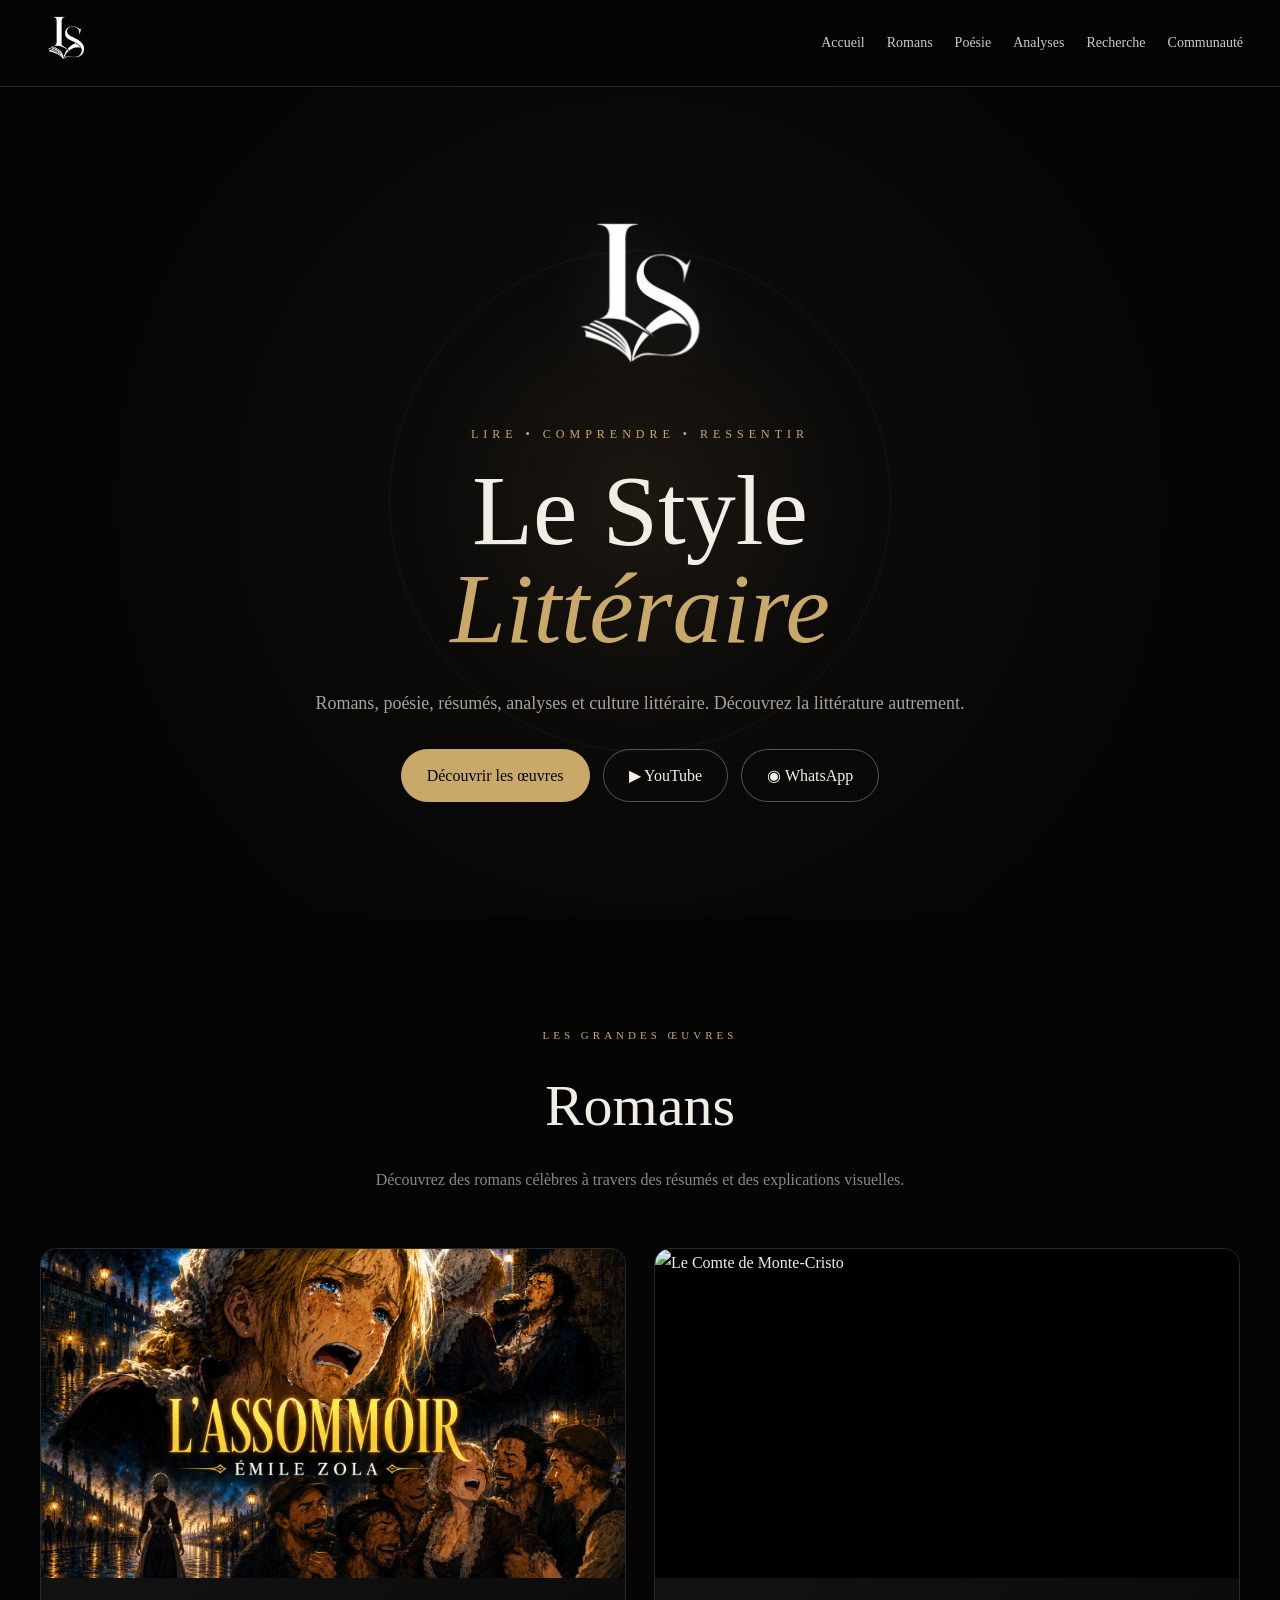
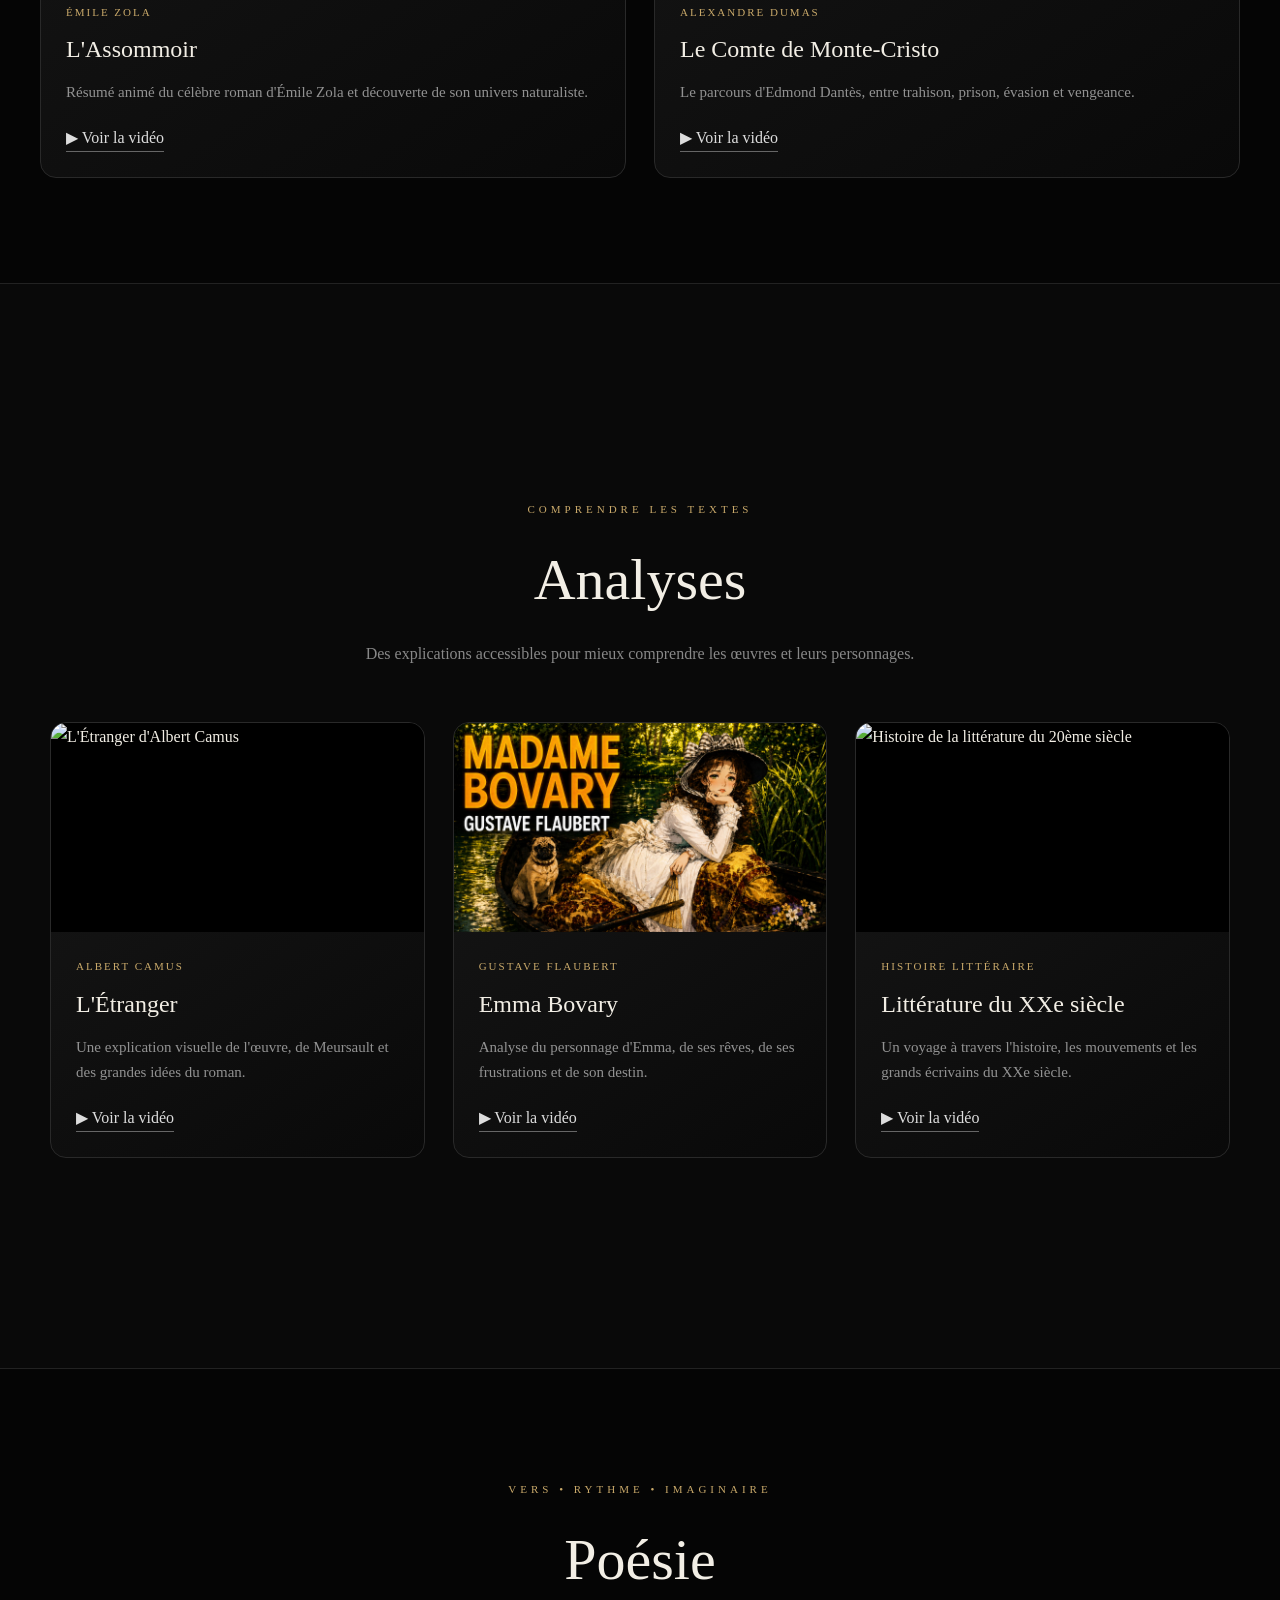
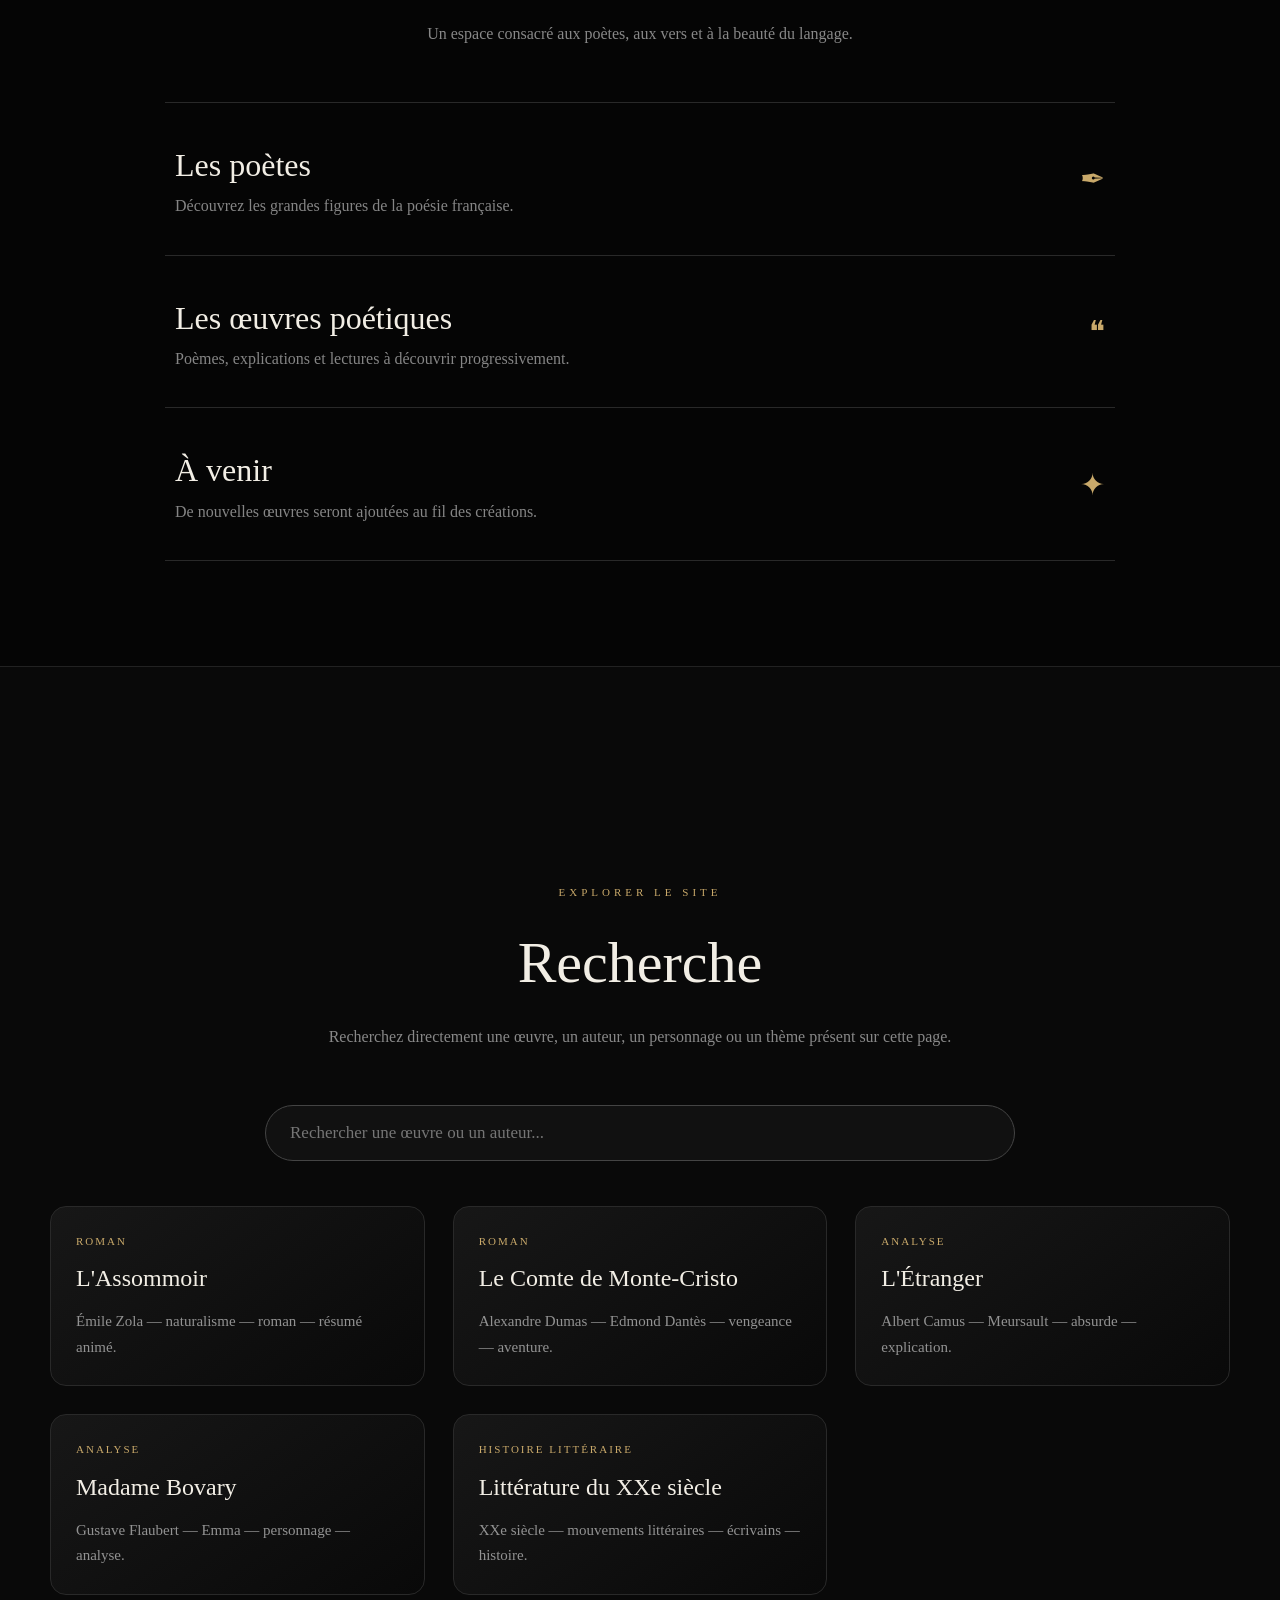
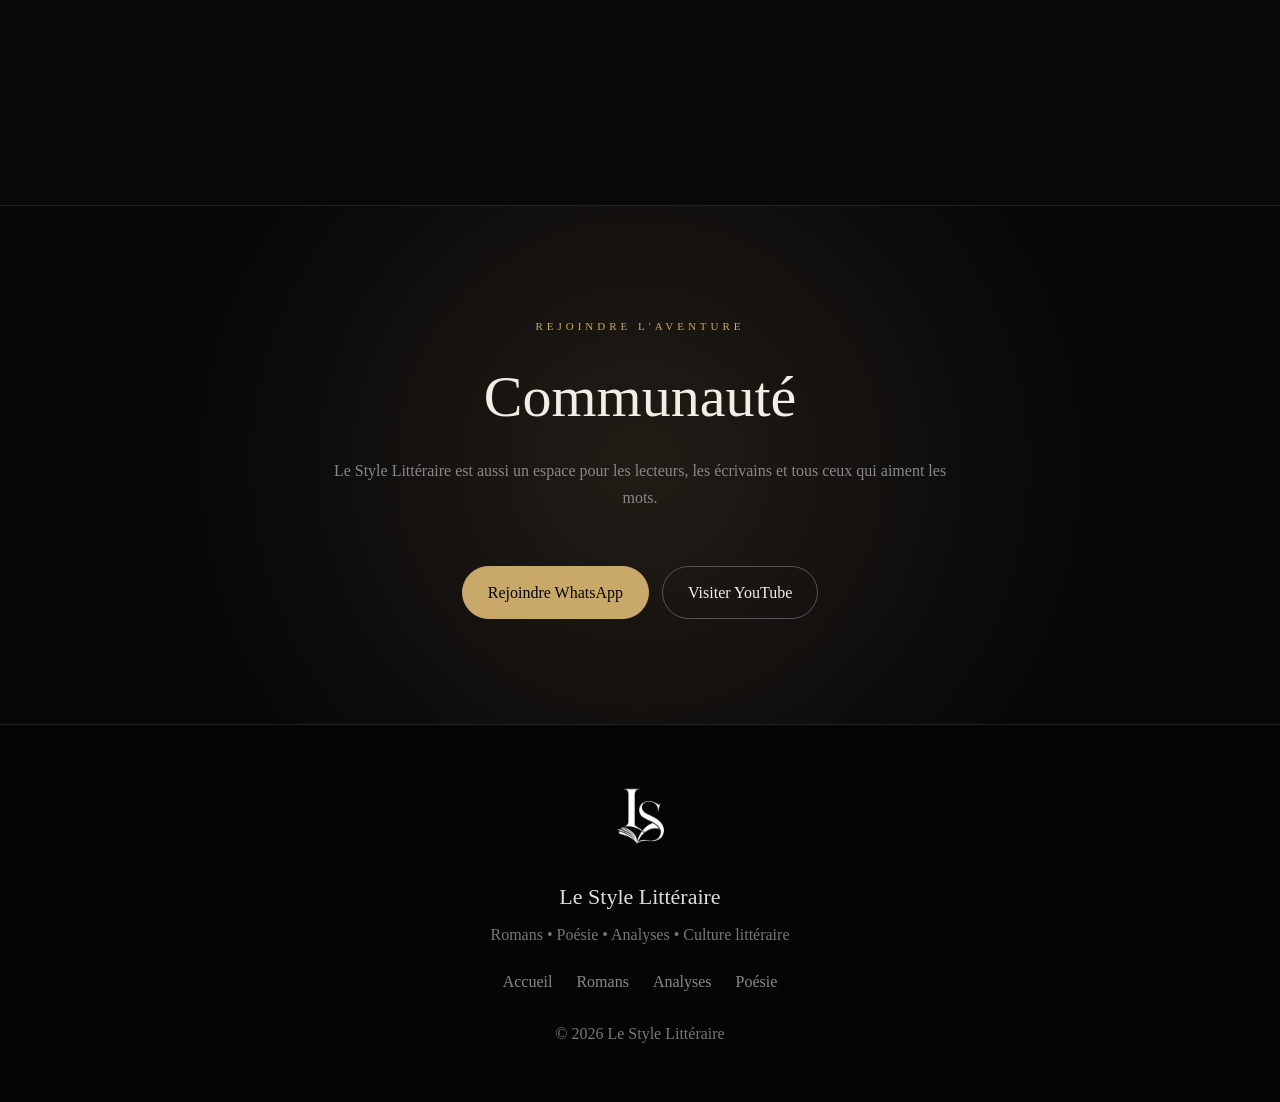
==== commit 7f01d4b0: "Update index.html" ====
--- a/index.html
+++ b/index.html
@@ -6,401 +6,564 @@
 
 <title>Le Style Littéraire</title>
 
-<meta name="description" content="Le Style Littéraire — Romans, poésie, analyses et culture littéraire.">
+<meta name="description" content="Le Style Littéraire — Romans, poésie, analyses, résumés et culture littéraire.">
 
 <style>
-*{
-  box-sizing:border-box;
-  margin:0;
-  padding:0;
-}
-
-html{
-  scroll-behavior:smooth;
-}
-
-body{
-  background:#050505;
-  color:#f4f0e8;
-  font-family:Georgia,"Times New Roman",serif;
-  line-height:1.7;
-}
-
-/* NAVIGATION */
-
-header{
-  position:sticky;
-  top:0;
-  z-index:100;
-  background:rgba(5,5,5,.94);
-  backdrop-filter:blur(12px);
-  border-bottom:1px solid #292929;
-  padding:12px 20px;
-}
-
-.nav{
-  max-width:1200px;
-  margin:auto;
-  display:flex;
-  align-items:center;
-  justify-content:space-between;
-  gap:20px;
-}
-
-.logo-small{
-  width:55px;
-  height:55px;
-  object-fit:contain;
-}
-
-nav{
-  display:flex;
-  flex-wrap:wrap;
-  gap:20px;
-  justify-content:center;
-}
-
-nav a{
-  color:#ddd;
-  text-decoration:none;
-  font-size:14px;
-  transition:.3s;
-}
-
-nav a:hover{
-  color:#c9a96a;
-}
-
-/* ACCUEIL */
-
-.hero{
-  min-height:92vh;
-  display:flex;
-  align-items:center;
-  justify-content:center;
-  text-align:center;
-  padding:80px 20px;
-  background:
-    radial-gradient(circle at center,#211c16 0%,#0c0c0c 42%,#000 100%);
-}
-
-.hero-content{
-  max-width:900px;
-}
-
-.hero-logo{
-  width:180px;
-  height:180px;
-  object-fit:contain;
-  margin-bottom:25px;
-  filter:drop-shadow(0 0 30px rgba(255,255,255,.12));
-}
-
-.small-title{
-  color:#c9a96a;
-  letter-spacing:4px;
-  font-size:12px;
-  margin-bottom:15px;
-}
-
-.hero h1{
-  font-size:clamp(48px,9vw,95px);
-  font-weight:normal;
-  line-height:1;
-}
-
-.hero h1 span{
-  color:#c9a96a;
-  font-style:italic;
-}
-
-.hero p{
-  max-width:700px;
-  margin:25px auto;
-  color:#aaa;
-  font-size:19px;
-}
-
-.buttons{
-  display:flex;
-  justify-content:center;
-  flex-wrap:wrap;
-  gap:12px;
-  margin-top:30px;
-}
-
-.button{
-  display:inline-block;
-  padding:12px 23px;
-  border:1px solid #555;
-  border-radius:30px;
-  color:white;
-  text-decoration:none;
-  transition:.3s;
-}
-
-.button:hover{
-  background:#c9a96a;
-  color:#000;
-  border-color:#c9a96a;
-  transform:translateY(-3px);
-}
-
-/* SECTIONS */
-
-section{
-  max-width:1200px;
-  margin:auto;
-  padding:100px 25px;
-}
-
-.section-title{
-  text-align:center;
-  margin-bottom:50px;
-}
-
-.section-title small{
-  color:#c9a96a;
-  letter-spacing:3px;
-}
-
-.section-title h2{
-  font-size:48px;
-  font-weight:normal;
-  margin:10px 0;
-}
-
-.section-title p{
-  color:#999;
-}
-
-/* RECHERCHE */
-
-.search-box{
-  max-width:700px;
-  margin:0 auto 50px;
-}
-
-.search-box input{
-  width:100%;
-  padding:17px 22px;
-  border-radius:40px;
-  border:1px solid #444;
-  background:#111;
-  color:white;
-  font-size:17px;
-  outline:none;
-}
-
-.search-box input:focus{
-  border-color:#c9a96a;
-}
-
-/* CARTES */
-
-.cards{
-  display:grid;
-  grid-template-columns:repeat(auto-fit,minmax(280px,1fr));
-  gap:25px;
-}
-
-.card{
-  background:linear-gradient(145deg,#151515,#090909);
-  border:1px solid #292929;
-  border-radius:15px;
-  overflow:hidden;
-  transition:.4s;
-}
-
-.card:hover{
-  transform:translateY(-7px);
-  border-color:#76603b;
-  box-shadow:0 20px 50px rgba(0,0,0,.5);
-}
-
-.card-image{
-  position:relative;
-  width:100%;
-  aspect-ratio:16/9;
-  overflow:hidden;
-  background:#000;
-}
-
-.card-image img{
-  width:100%;
-  height:100%;
-  object-fit:cover;
-  transition:.5s;
-}
-
-.card:hover .card-image img{
-  transform:scale(1.05);
-}
-
-.play{
-  position:absolute;
-  right:15px;
-  bottom:15px;
-  width:48px;
-  height:48px;
-  border-radius:50%;
-  background:rgba(0,0,0,.8);
-  border:1px solid #aaa;
-  display:flex;
-  align-items:center;
-  justify-content:center;
-}
-
-.card-content{
-  padding:25px;
-}
-
-.tag{
-  color:#c9a96a;
-  font-size:11px;
-  letter-spacing:2px;
-}
-
-.card h3{
-  font-size:25px;
-  font-weight:normal;
-  margin:8px 0;
-}
-
-.card p{
-  color:#999;
-  font-size:15px;
-}
-
-.watch{
-  display:inline-block;
-  margin-top:18px;
-  color:white;
-  text-decoration:none;
-  border-bottom:1px solid #777;
-}
-
-.watch:hover{
-  color:#c9a96a;
-}
-
-/* BLOCS */
-
-.dark-section{
-  max-width:none;
-  background:#090909;
-  border-top:1px solid #222;
-  border-bottom:1px solid #222;
-}
-
-.dark-inner{
-  max-width:1200px;
-  margin:auto;
-  padding:100px 25px;
-}
-
-.category{
-  border-top:1px solid #292929;
-  padding:35px 10px;
-  display:flex;
-  align-items:center;
-  justify-content:space-between;
-  gap:20px;
-}
-
-.category h3{
-  font-size:35px;
-  font-weight:normal;
-}
-
-.category p{
-  color:#888;
-}
-
-/* COMMUNAUTÉ */
-
-.community{
-  text-align:center;
-  background:
-    radial-gradient(circle,#1c1813,#050505 65%);
-}
-
-/* FOOTER */
-
-footer{
-  border-top:1px solid #222;
-  padding:45px 20px;
-  text-align:center;
-  color:#777;
-}
-
-.footer-logo{
-  width:65px;
-  height:65px;
-  object-fit:contain;
-  margin-bottom:10px;
-}
-
-/* MOBILE */
-
-@media(max-width:700px){
-
-  .nav{
-    flex-direction:column;
-  }
-
-  nav{
-    gap:12px;
-  }
-
-  .hero{
-    min-height:85vh;
-    padding-top:60px;
-  }
-
-  .hero-logo{
-    width:140px;
-    height:140px;
-  }
-
-  .hero h1{
-    font-size:52px;
-  }
-
-  .hero p{
-    font-size:16px;
-  }
-
-  section{
-    padding:70px 18px;
-  }
-
-  .section-title h2{
-    font-size:36px;
-  }
-
-  .category{
-    display:block;
-  }
-
-  .category h3{
-    font-size:28px;
-    margin-bottom:8px;
-  }
-}
+
+/* =========================
+   BASE
+========================= */
+
+* {
+    box-sizing: border-box;
+    margin: 0;
+    padding: 0;
+}
+
+html {
+    scroll-behavior: smooth;
+}
+
+body {
+    background: #050505;
+    color: #f2eee5;
+    font-family: Georgia, "Times New Roman", serif;
+    line-height: 1.7;
+}
+
+a {
+    color: inherit;
+}
+
+/* =========================
+   NAVIGATION
+========================= */
+
+header {
+    position: sticky;
+    top: 0;
+    z-index: 1000;
+    background: rgba(5, 5, 5, 0.92);
+    backdrop-filter: blur(15px);
+    border-bottom: 1px solid #29251f;
+}
+
+.navbar {
+    max-width: 1250px;
+    margin: auto;
+    min-height: 78px;
+    padding: 10px 22px;
+
+    display: flex;
+    align-items: center;
+    justify-content: space-between;
+    gap: 25px;
+}
+
+.nav-logo {
+    width: 58px;
+    height: 58px;
+    object-fit: contain;
+}
+
+nav {
+    display: flex;
+    align-items: center;
+    justify-content: center;
+    flex-wrap: wrap;
+    gap: 22px;
+}
+
+nav a {
+    color: #cfcac0;
+    text-decoration: none;
+    font-size: 14px;
+    transition: 0.3s;
+}
+
+nav a:hover {
+    color: #c9a96a;
+}
+
+/* =========================
+   HERO
+========================= */
+
+.hero {
+    min-height: 92vh;
+    position: relative;
+
+    display: flex;
+    align-items: center;
+    justify-content: center;
+
+    text-align: center;
+    padding: 90px 20px;
+
+    background:
+        radial-gradient(
+            circle at center,
+            rgba(72, 57, 38, 0.35) 0%,
+            rgba(20, 18, 15, 0.4) 30%,
+            #050505 72%
+        );
+
+    overflow: hidden;
+}
+
+.hero::before {
+    content: "";
+    position: absolute;
+    width: 500px;
+    height: 500px;
+    border-radius: 50%;
+    border: 1px solid rgba(201, 169, 106, 0.08);
+    animation: pulse 7s infinite ease-in-out;
+}
+
+.hero-content {
+    position: relative;
+    z-index: 2;
+    max-width: 950px;
+}
+
+.hero-logo {
+    width: 190px;
+    height: 190px;
+    object-fit: contain;
+    margin-bottom: 25px;
+    filter: drop-shadow(0 0 35px rgba(255,255,255,0.12));
+    animation: floating 5s infinite ease-in-out;
+}
+
+.eyebrow {
+    color: #c9a96a;
+    font-size: 12px;
+    letter-spacing: 5px;
+    margin-bottom: 18px;
+}
+
+.hero h1 {
+    font-size: clamp(50px, 9vw, 100px);
+    font-weight: normal;
+    line-height: 0.98;
+}
+
+.hero h1 span {
+    color: #c9a96a;
+    font-style: italic;
+}
+
+.hero-description {
+    max-width: 720px;
+    margin: 30px auto;
+    color: #a7a29a;
+    font-size: 18px;
+}
+
+.buttons {
+    display: flex;
+    justify-content: center;
+    flex-wrap: wrap;
+    gap: 13px;
+    margin-top: 30px;
+}
+
+.button {
+    display: inline-block;
+    padding: 12px 25px;
+
+    border: 1px solid #555;
+    border-radius: 30px;
+
+    color: #f4f0e8;
+    text-decoration: none;
+
+    transition: 0.3s;
+}
+
+.button:hover {
+    background: #c9a96a;
+    color: #050505;
+    border-color: #c9a96a;
+    transform: translateY(-3px);
+}
+
+.button.gold {
+    background: #c9a96a;
+    color: #050505;
+    border-color: #c9a96a;
+}
+
+.button.gold:hover {
+    background: transparent;
+    color: #c9a96a;
+}
+
+/* =========================
+   SECTIONS
+========================= */
+
+section {
+    max-width: 1250px;
+    margin: auto;
+    padding: 105px 25px;
+}
+
+.section-heading {
+    text-align: center;
+    margin-bottom: 55px;
+}
+
+.section-heading small {
+    color: #c9a96a;
+    letter-spacing: 4px;
+    font-size: 11px;
+}
+
+.section-heading h2 {
+    margin: 10px 0;
+    font-size: clamp(38px, 6vw, 58px);
+    font-weight: normal;
+}
+
+.section-heading p {
+    max-width: 650px;
+    margin: auto;
+    color: #888;
+}
+
+/* =========================
+   CARTES
+========================= */
+
+.cards {
+    display: grid;
+    grid-template-columns: repeat(auto-fit, minmax(280px, 1fr));
+    gap: 28px;
+}
+
+.card {
+    background: linear-gradient(145deg, #171717, #090909);
+    border: 1px solid #292929;
+    border-radius: 16px;
+    overflow: hidden;
+
+    transition: 0.4s;
+}
+
+.card:hover {
+    transform: translateY(-8px);
+    border-color: #75603c;
+    box-shadow: 0 25px 60px rgba(0,0,0,0.55);
+}
+
+.card-image {
+    position: relative;
+    width: 100%;
+    aspect-ratio: 16 / 9;
+    overflow: hidden;
+    background: #000;
+}
+
+.card-image img {
+    width: 100%;
+    height: 100%;
+    object-fit: cover;
+    transition: 0.6s;
+}
+
+.card:hover .card-image img {
+    transform: scale(1.06);
+}
+
+.card-content {
+    padding: 25px;
+}
+
+.tag {
+    color: #c9a96a;
+    font-size: 11px;
+    letter-spacing: 2px;
+    text-transform: uppercase;
+}
+
+.card h3 {
+    margin: 8px 0 10px;
+    font-size: 24px;
+    font-weight: normal;
+}
+
+.card p {
+    color: #929292;
+    font-size: 15px;
+}
+
+.watch {
+    display: inline-block;
+    margin-top: 18px;
+    color: #ddd;
+    text-decoration: none;
+    border-bottom: 1px solid #666;
+    transition: 0.3s;
+}
+
+.watch:hover {
+    color: #c9a96a;
+    border-color: #c9a96a;
+}
+
+/* =========================
+   SECTIONS SOMBRES
+========================= */
+
+.dark-section {
+    max-width: none;
+    background: #090909;
+    border-top: 1px solid #222;
+    border-bottom: 1px solid #222;
+}
+
+.dark-inner {
+    max-width: 1250px;
+    margin: auto;
+    padding: 105px 25px;
+}
+
+/* =========================
+   POÉSIE / CATÉGORIES
+========================= */
+
+.category-list {
+    max-width: 950px;
+    margin: auto;
+}
+
+.category {
+    border-top: 1px solid #292929;
+    padding: 35px 10px;
+
+    display: flex;
+    align-items: center;
+    justify-content: space-between;
+    gap: 25px;
+}
+
+.category:last-child {
+    border-bottom: 1px solid #292929;
+}
+
+.category h3 {
+    font-size: 32px;
+    font-weight: normal;
+}
+
+.category p {
+    color: #858585;
+}
+
+.category-symbol {
+    color: #c9a96a;
+    font-size: 30px;
+}
+
+/* =========================
+   RECHERCHE
+========================= */
+
+.search-container {
+    max-width: 750px;
+    margin: 0 auto 45px;
+}
+
+.search-input {
+    width: 100%;
+    padding: 17px 24px;
+
+    border: 1px solid #444;
+    border-radius: 40px;
+
+    background: #111;
+    color: white;
+
+    font-family: inherit;
+    font-size: 17px;
+
+    outline: none;
+}
+
+.search-input:focus {
+    border-color: #c9a96a;
+    box-shadow: 0 0 20px rgba(201,169,106,0.08);
+}
+
+.no-result {
+    display: none;
+    text-align: center;
+    color: #777;
+    margin-top: 30px;
+}
+
+/* =========================
+   COMMUNAUTÉ
+========================= */
+
+.community {
+    max-width: none;
+    text-align: center;
+
+    background:
+        radial-gradient(
+            circle at center,
+            #211c16 0%,
+            #080808 65%
+        );
+}
+
+.community-inner {
+    max-width: 900px;
+    margin: auto;
+}
+
+/* =========================
+   FOOTER
+========================= */
+
+footer {
+    border-top: 1px solid #222;
+    padding: 55px 20px;
+    text-align: center;
+    color: #777;
+}
+
+.footer-logo {
+    width: 75px;
+    height: 75px;
+    object-fit: contain;
+    margin-bottom: 15px;
+}
+
+.footer-title {
+    color: #ddd;
+    font-size: 22px;
+    margin-bottom: 5px;
+}
+
+.footer-links {
+    margin-top: 20px;
+}
+
+.footer-links a {
+    color: #888;
+    text-decoration: none;
+    margin: 0 10px;
+}
+
+.footer-links a:hover {
+    color: #c9a96a;
+}
+
+/* =========================
+   ANIMATIONS
+========================= */
+
+@keyframes floating {
+    0%, 100% {
+        transform: translateY(0);
+    }
+
+    50% {
+        transform: translateY(-10px);
+    }
+}
+
+@keyframes pulse {
+    0%, 100% {
+        transform: scale(0.9);
+        opacity: 0.25;
+    }
+
+    50% {
+        transform: scale(1.08);
+        opacity: 0.7;
+    }
+}
+
+/* =========================
+   MOBILE
+========================= */
+
+@media (max-width: 700px) {
+
+    .navbar {
+        flex-direction: column;
+        padding: 10px 15px;
+    }
+
+    nav {
+        gap: 12px;
+    }
+
+    nav a {
+        font-size: 12px;
+    }
+
+    .hero {
+        min-height: 88vh;
+        padding: 65px 18px;
+    }
+
+    .hero-logo {
+        width: 145px;
+        height: 145px;
+    }
+
+    .hero-description {
+        font-size: 16px;
+    }
+
+    section {
+        padding: 75px 18px;
+    }
+
+    .dark-inner {
+        padding: 75px 18px;
+    }
+
+    .category {
+        display: block;
+    }
+
+    .category h3 {
+        font-size: 27px;
+        margin-bottom: 8px;
+    }
+
+    .category-symbol {
+        display: none;
+    }
+}
+
 </style>
 </head>
 
+
 <body>
 
+
+<!-- =========================
+     NAVIGATION
+========================= -->
+
 <header>
 
-<div class="nav">
+<div class="navbar">
 
 <a href="#accueil">
-<img src="images/logo-transparent.png"
-     alt="Le Style Littéraire"
-     class="logo-small">
+<img
+    src="logo-transparent.png"
+    alt="Logo Le Style Littéraire"
+    class="nav-logo">
 </a>
 
 <nav>
@@ -417,17 +580,20 @@
 </header>
 
 
-<!-- ACCUEIL -->
+<!-- =========================
+     ACCUEIL
+========================= -->
 
 <section class="hero" id="accueil">
 
 <div class="hero-content">
 
-<img src="images/logo-transparent.png"
-     alt="Logo Le Style Littéraire"
-     class="hero-logo">
-
-<div class="small-title">
+<img
+    src="logo-transparent.png"
+    alt="Logo Le Style Littéraire"
+    class="hero-logo">
+
+<div class="eyebrow">
 LIRE • COMPRENDRE • RESSENTIR
 </div>
 
@@ -436,19 +602,632 @@
 <span>Littéraire</span>
 </h1>
 
-<p>
-Romans, poésie, résumés et explications littéraires.
+<p class="hero-description">
+Romans, poésie, résumés, analyses et culture littéraire.
 Découvrez la littérature autrement.
 </p>
 
 <div class="buttons">
 
-<a class="button" href="#romans">
-Découvrir
+<a class="button gold" href="#romans">
+Découvrir les œuvres
 </a>
 
-<a class="button"
-href="https://youtube.com/@lestylelitteraire?si=nArEJFBJf3bS7BQP"
-target="_blank">
+<a
+    class="button"
+    href="https://youtube.com/@lestylelitteraire?si=nArEJFBJf3bS7BQP"
+    target="_blank">
 ▶ YouTube
-  </a>
+</a>
+
+<a
+    class="button"
+    href="https://whatsapp.com/channel/0029Vb8aJwk7IUYcv6oxLt2N"
+    target="_blank">
+◉ WhatsApp
+</a>
+
+</div>
+
+</div>
+
+</section>
+
+
+<!-- =========================
+     ROMANS
+========================= -->
+
+<section id="romans">
+
+<div class="section-heading">
+
+<small>LES GRANDES ŒUVRES</small>
+
+<h2>Romans</h2>
+
+<p>
+Découvrez des romans célèbres à travers des résumés
+et des explications visuelles.
+</p>
+
+</div>
+
+
+<div class="cards">
+
+
+<!-- ASSOMMOIR -->
+
+<article class="card">
+
+<div class="card-image">
+
+<img
+    src="assommoir.png"
+    alt="L'Assommoir d'Émile Zola">
+
+</div>
+
+<div class="card-content">
+
+<div class="tag">
+Émile Zola
+</div>
+
+<h3>L'Assommoir</h3>
+
+<p>
+Résumé animé du célèbre roman d'Émile Zola
+et découverte de son univers naturaliste.
+</p>
+
+<a
+    class="watch"
+    href="https://youtu.be/kimt-sW8isM?si=NonlBU3_9OnoV11H"
+    target="_blank">
+▶ Voir la vidéo
+</a>
+
+</div>
+
+</article>
+
+
+<!-- MONTE CRISTO -->
+
+<article class="card">
+
+<div class="card-image">
+
+<img
+    src="Monte-Cristo.png"
+    alt="Le Comte de Monte-Cristo">
+
+</div>
+
+<div class="card-content">
+
+<div class="tag">
+Alexandre Dumas
+</div>
+
+<h3>Le Comte de Monte-Cristo</h3>
+
+<p>
+Le parcours d'Edmond Dantès, entre trahison,
+prison, évasion et vengeance.
+</p>
+
+<a
+    class="watch"
+    href="https://youtu.be/KdCKVVFd_WQ?si=InWFyzBo10YCPYox"
+    target="_blank">
+▶ Voir la vidéo
+</a>
+
+</div>
+
+</article>
+
+</div>
+
+</section>
+
+
+<!-- =========================
+     ANALYSES
+========================= -->
+
+<section id="analyses" class="dark-section">
+
+<div class="dark-inner">
+
+<div class="section-heading">
+
+<small>COMPRENDRE LES TEXTES</small>
+
+<h2>Analyses</h2>
+
+<p>
+Des explications accessibles pour mieux comprendre
+les œuvres et leurs personnages.
+</p>
+
+</div>
+
+
+<div class="cards">
+
+
+<!-- ETRANGER -->
+
+<article class="card">
+
+<div class="card-image">
+
+<img
+    src="étranger.png"
+    alt="L'Étranger d'Albert Camus">
+
+</div>
+
+<div class="card-content">
+
+<div class="tag">
+Albert Camus
+</div>
+
+<h3>L'Étranger</h3>
+
+<p>
+Une explication visuelle de l'œuvre,
+de Meursault et des grandes idées du roman.
+</p>
+
+<a
+    class="watch"
+    href="https://youtu.be/16lhny_zAwA?si=mo_HQIh8dirWWpM7"
+    target="_blank">
+▶ Voir la vidéo
+</a>
+
+</div>
+
+</article>
+
+
+<!-- MADAME BOVARY -->
+
+<article class="card">
+
+<div class="card-image">
+
+<img
+    src="madame-bovary.png"
+    alt="Madame Bovary de Gustave Flaubert">
+
+</div>
+
+<div class="card-content">
+
+<div class="tag">
+Gustave Flaubert
+</div>
+
+<h3>Emma Bovary</h3>
+
+<p>
+Analyse du personnage d'Emma,
+de ses rêves, de ses frustrations et de son destin.
+</p>
+
+<a
+    class="watch"
+    href="https://youtu.be/FGR2ZjxPOCg?si=neXT8szChWjTWIyB"
+    target="_blank">
+▶ Voir la vidéo
+</a>
+
+</div>
+
+</article>
+
+
+<!-- LITTERATURE 20e -->
+
+<article class="card">
+
+<div class="card-image">
+
+<img
+    src="littérature-20e.png"
+    alt="Histoire de la littérature du 20ème siècle">
+
+</div>
+
+<div class="card-content">
+
+<div class="tag">
+Histoire littéraire
+</div>
+
+<h3>Littérature du XXe siècle</h3>
+
+<p>
+Un voyage à travers l'histoire,
+les mouvements et les grands écrivains du XXe siècle.
+</p>
+
+<a
+    class="watch"
+    href="https://youtu.be/bjdrF2RsucE?si=R2RnSLR7aMvv9E-n"
+    target="_blank">
+▶ Voir la vidéo
+</a>
+
+</div>
+
+</article>
+
+
+</div>
+
+</div>
+
+</section>
+
+
+<!-- =========================
+     POÉSIE
+========================= -->
+
+<section id="poesie">
+
+<div class="section-heading">
+
+<small>VERS • RYTHME • IMAGINAIRE</small>
+
+<h2>Poésie</h2>
+
+<p>
+Un espace consacré aux poètes, aux vers
+et à la beauté du langage.
+</p>
+
+</div>
+
+
+<div class="category-list">
+
+<div class="category">
+
+<div>
+
+<h3>Les poètes</h3>
+
+<p>
+Découvrez les grandes figures de la poésie française.
+</p>
+
+</div>
+
+<div class="category-symbol">
+✒
+</div>
+
+</div>
+
+
+<div class="category">
+
+<div>
+
+<h3>Les œuvres poétiques</h3>
+
+<p>
+Poèmes, explications et lectures à découvrir progressivement.
+</p>
+
+</div>
+
+<div class="category-symbol">
+❝
+</div>
+
+</div>
+
+
+<div class="category">
+
+<div>
+
+<h3>À venir</h3>
+
+<p>
+De nouvelles œuvres seront ajoutées au fil des créations.
+</p>
+
+</div>
+
+<div class="category-symbol">
+✦
+</div>
+
+</div>
+
+</div>
+
+</section>
+
+
+<!-- =========================
+     RECHERCHE
+========================= -->
+
+<section id="recherche" class="dark-section">
+
+<div class="dark-inner">
+
+<div class="section-heading">
+
+<small>EXPLORER LE SITE</small>
+
+<h2>Recherche</h2>
+
+<p>
+Recherchez directement une œuvre, un auteur,
+un personnage ou un thème présent sur cette page.
+</p>
+
+</div>
+
+
+<div class="search-container">
+
+<input
+    id="searchInput"
+    class="search-input"
+    type="search"
+    placeholder="Rechercher une œuvre ou un auteur..."
+    aria-label="Rechercher">
+
+</div>
+
+
+<div id="searchCards" class="cards">
+
+
+<article class="card searchable">
+
+<div class="card-content">
+
+<div class="tag">Roman</div>
+
+<h3>L'Assommoir</h3>
+
+<p>
+Émile Zola — naturalisme — roman — résumé animé.
+</p>
+
+</div>
+
+</article>
+
+
+<article class="card searchable">
+
+<div class="card-content">
+
+<div class="tag">Roman</div>
+
+<h3>Le Comte de Monte-Cristo</h3>
+
+<p>
+Alexandre Dumas — Edmond Dantès — vengeance — aventure.
+</p>
+
+</div>
+
+</article>
+
+
+<article class="card searchable">
+
+<div class="card-content">
+
+<div class="tag">Analyse</div>
+
+<h3>L'Étranger</h3>
+
+<p>
+Albert Camus — Meursault — absurde — explication.
+</p>
+
+</div>
+
+</article>
+
+
+<article class="card searchable">
+
+<div class="card-content">
+
+<div class="tag">Analyse</div>
+
+<h3>Madame Bovary</h3>
+
+<p>
+Gustave Flaubert — Emma — personnage — analyse.
+</p>
+
+</div>
+
+</article>
+
+
+<article class="card searchable">
+
+<div class="card-content">
+
+<div class="tag">Histoire littéraire</div>
+
+<h3>Littérature du XXe siècle</h3>
+
+<p>
+XXe siècle — mouvements littéraires — écrivains — histoire.
+</p>
+
+</div>
+
+</article>
+
+
+</div>
+
+
+<p id="noResult" class="no-result">
+Aucun résultat trouvé.
+</p>
+
+</div>
+
+</section>
+
+
+<!-- =========================
+     COMMUNAUTÉ
+========================= -->
+
+<section id="communaute" class="community">
+
+<div class="community-inner">
+
+<div class="section-heading">
+
+<small>REJOINDRE L'AVENTURE</small>
+
+<h2>Communauté</h2>
+
+<p>
+Le Style Littéraire est aussi un espace pour les lecteurs,
+les écrivains et tous ceux qui aiment les mots.
+</p>
+
+</div>
+
+
+<div class="buttons">
+
+<a
+    class="button gold"
+    href="https://whatsapp.com/channel/0029Vb8aJwk7IUYcv6oxLt2N"
+    target="_blank">
+Rejoindre WhatsApp
+</a>
+
+<a
+    class="button"
+    href="https://youtube.com/@lestylelitteraire?si=nArEJFBJf3bS7BQP"
+    target="_blank">
+Visiter YouTube
+</a>
+
+</div>
+
+</div>
+
+</section>
+
+
+<!-- =========================
+     FOOTER
+========================= -->
+
+<footer>
+
+<img
+    src="logo-transparent.png"
+    alt="Le Style Littéraire"
+    class="footer-logo">
+
+<div class="footer-title">
+Le Style Littéraire
+</div>
+
+<p>
+Romans • Poésie • Analyses • Culture littéraire
+</p>
+
+<div class="footer-links">
+
+<a href="#accueil">Accueil</a>
+
+<a href="#romans">Romans</a>
+
+<a href="#analyses">Analyses</a>
+
+<a href="#poesie">Poésie</a>
+
+</div>
+
+<p style="margin-top:25px;">
+© 2026 Le Style Littéraire
+</p>
+
+</footer>
+
+
+<!-- =========================
+     RECHERCHE JAVASCRIPT
+========================= -->
+
+<script>
+
+const searchInput = document.getElementById("searchInput");
+const cards = document.querySelectorAll(".searchable");
+const noResult = document.getElementById("noResult");
+
+searchInput.addEventListener("input", function() {
+
+    const search = this.value
+        .toLowerCase()
+        .trim();
+
+    let found = 0;
+
+    cards.forEach(function(card) {
+
+        const text = card.textContent.toLowerCase();
+
+        if (text.includes(search)) {
+
+            card.style.display = "";
+
+            found++;
+
+        } else {
+
+            card.style.display = "none";
+
+        }
+
+    });
+
+    if (search !== "" && found === 0) {
+
+        noResult.style.display = "block";
+
+    } else {
+
+        noResult.style.display = "none";
+
+    }
+
+});
+
+</script>
+
+
+</body>
+  </html>
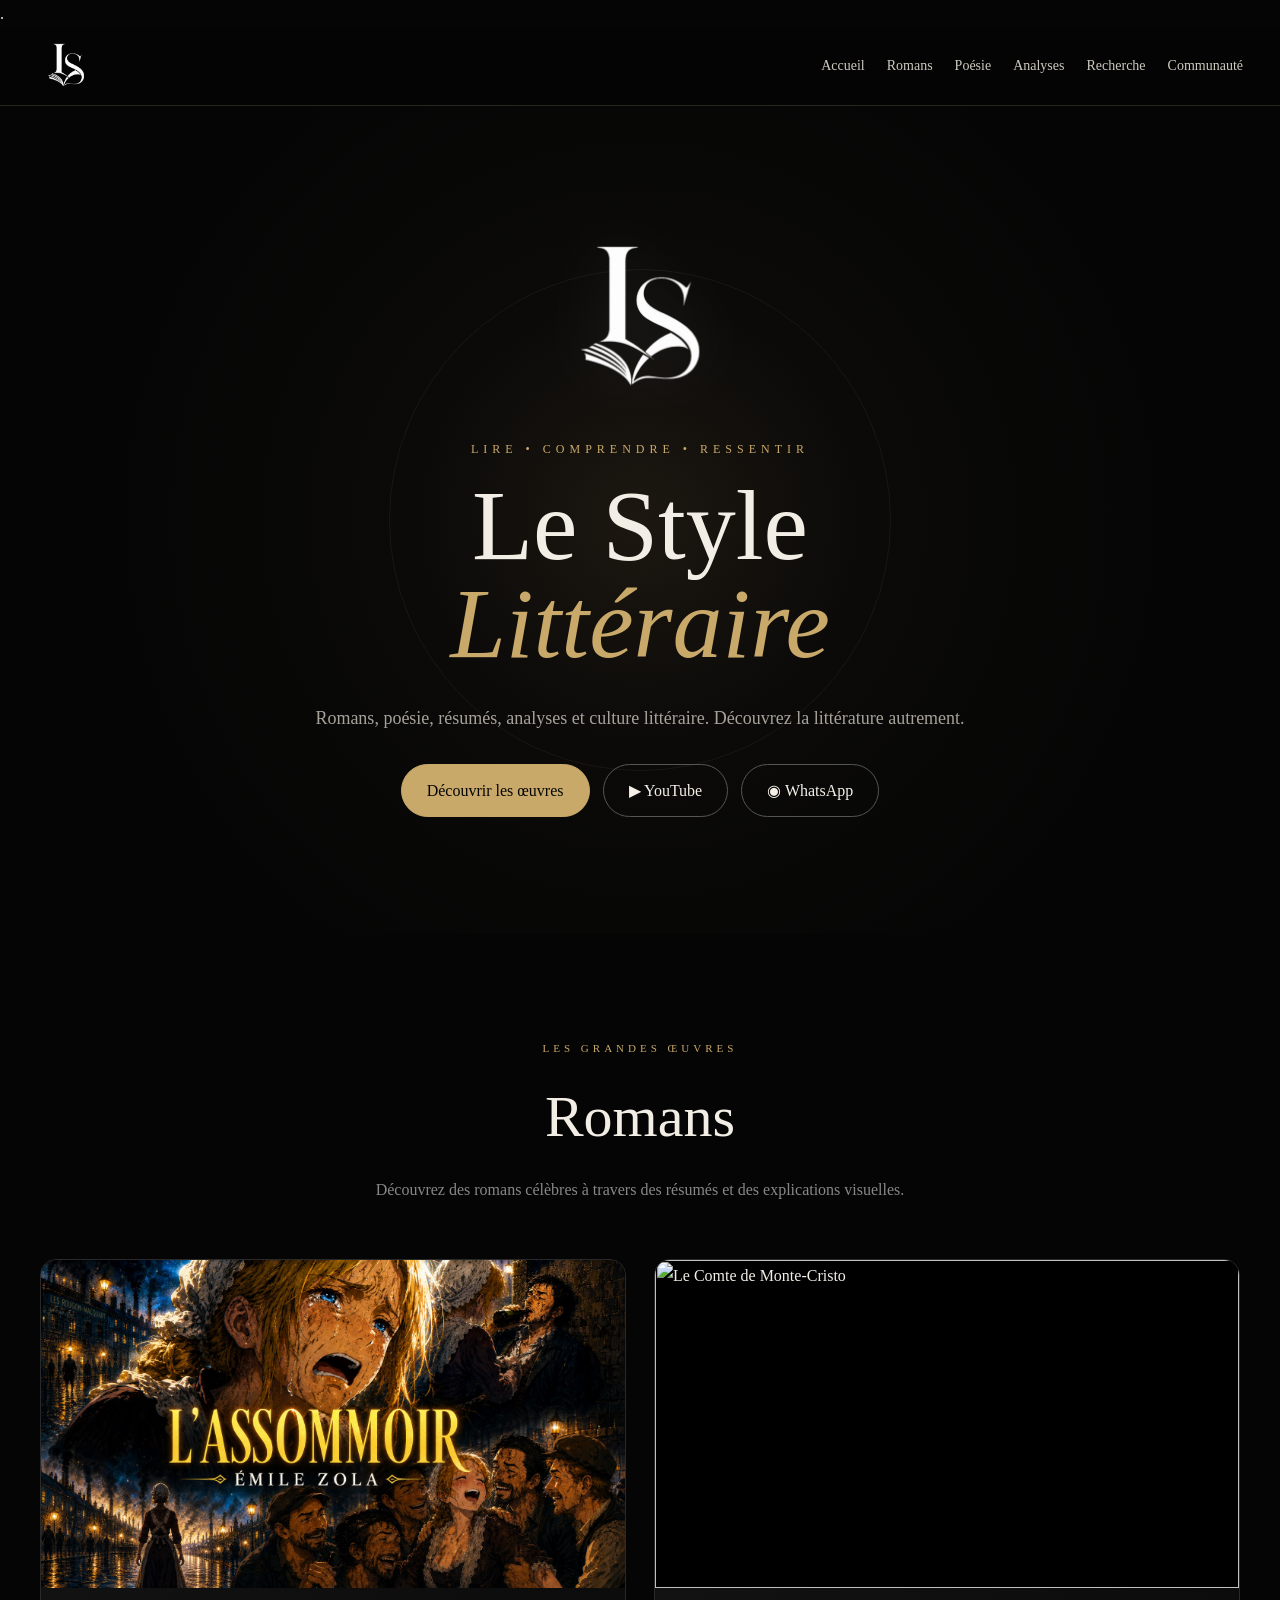
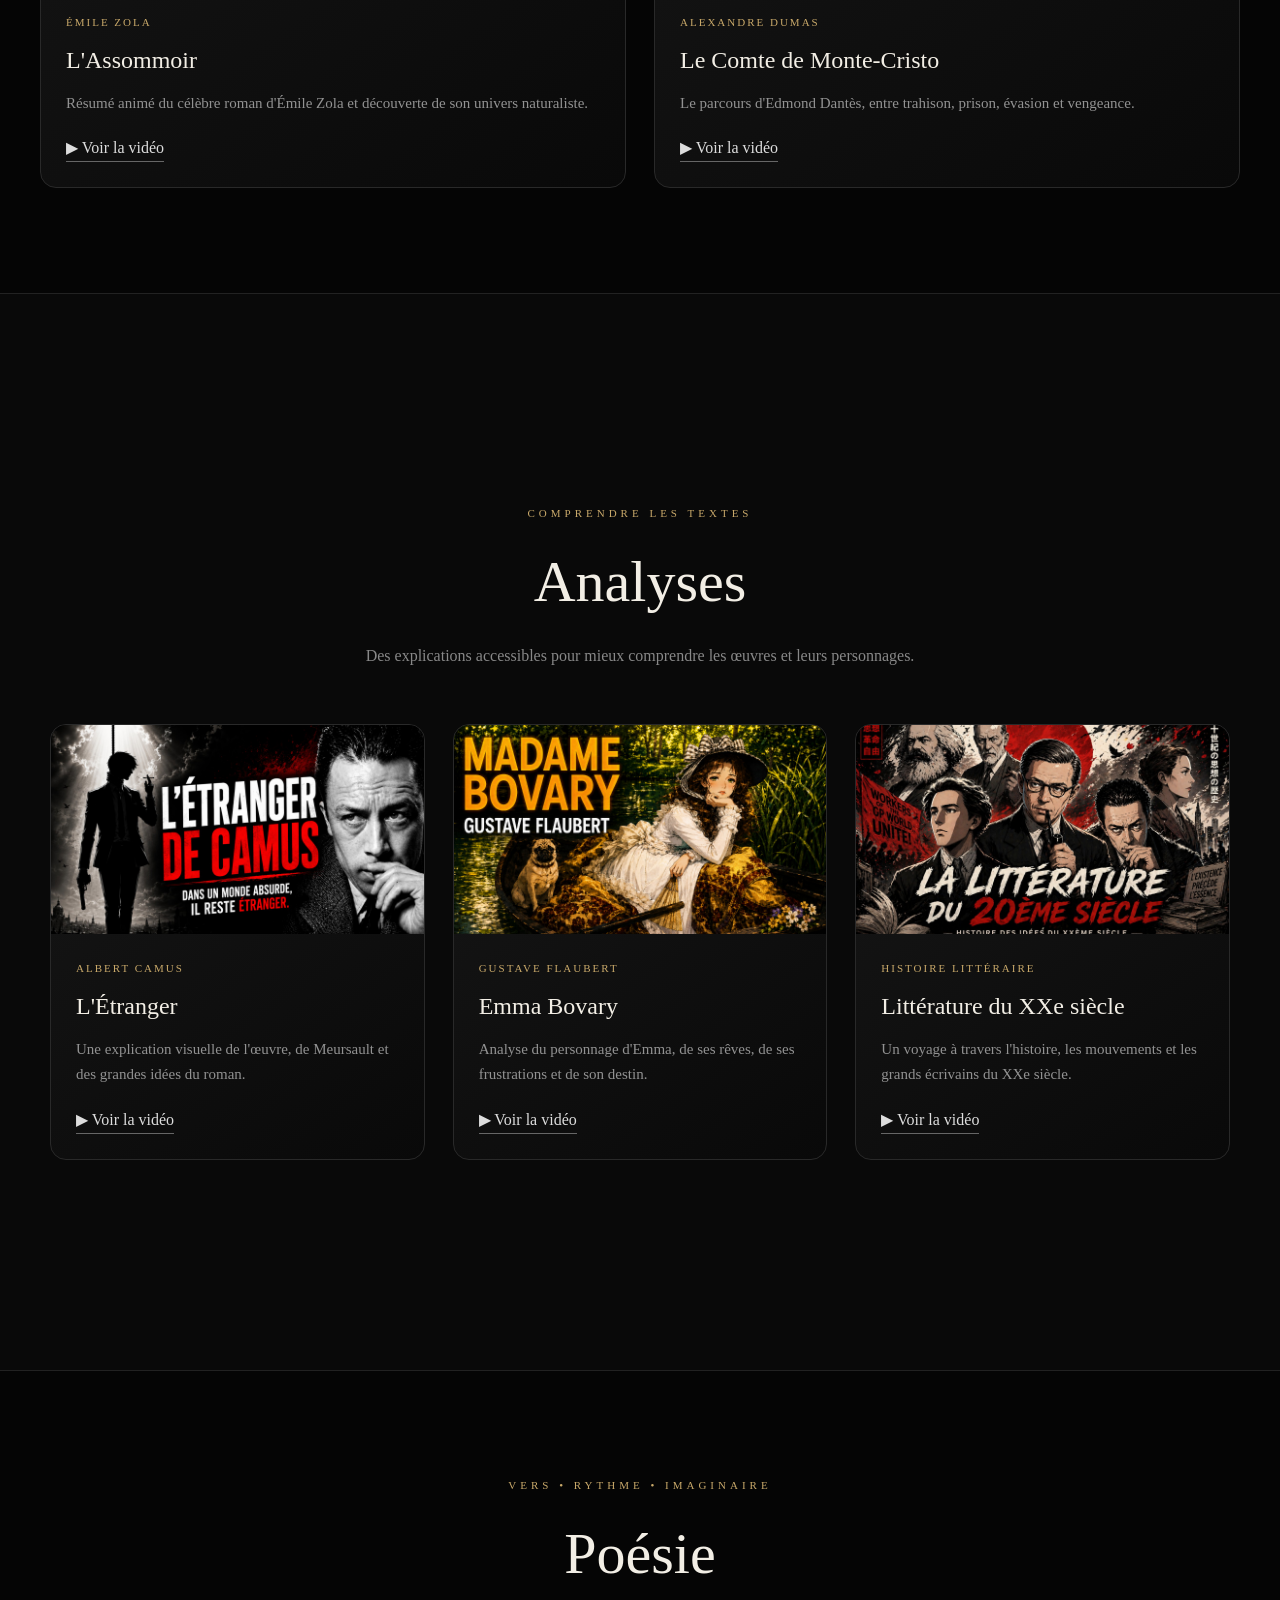
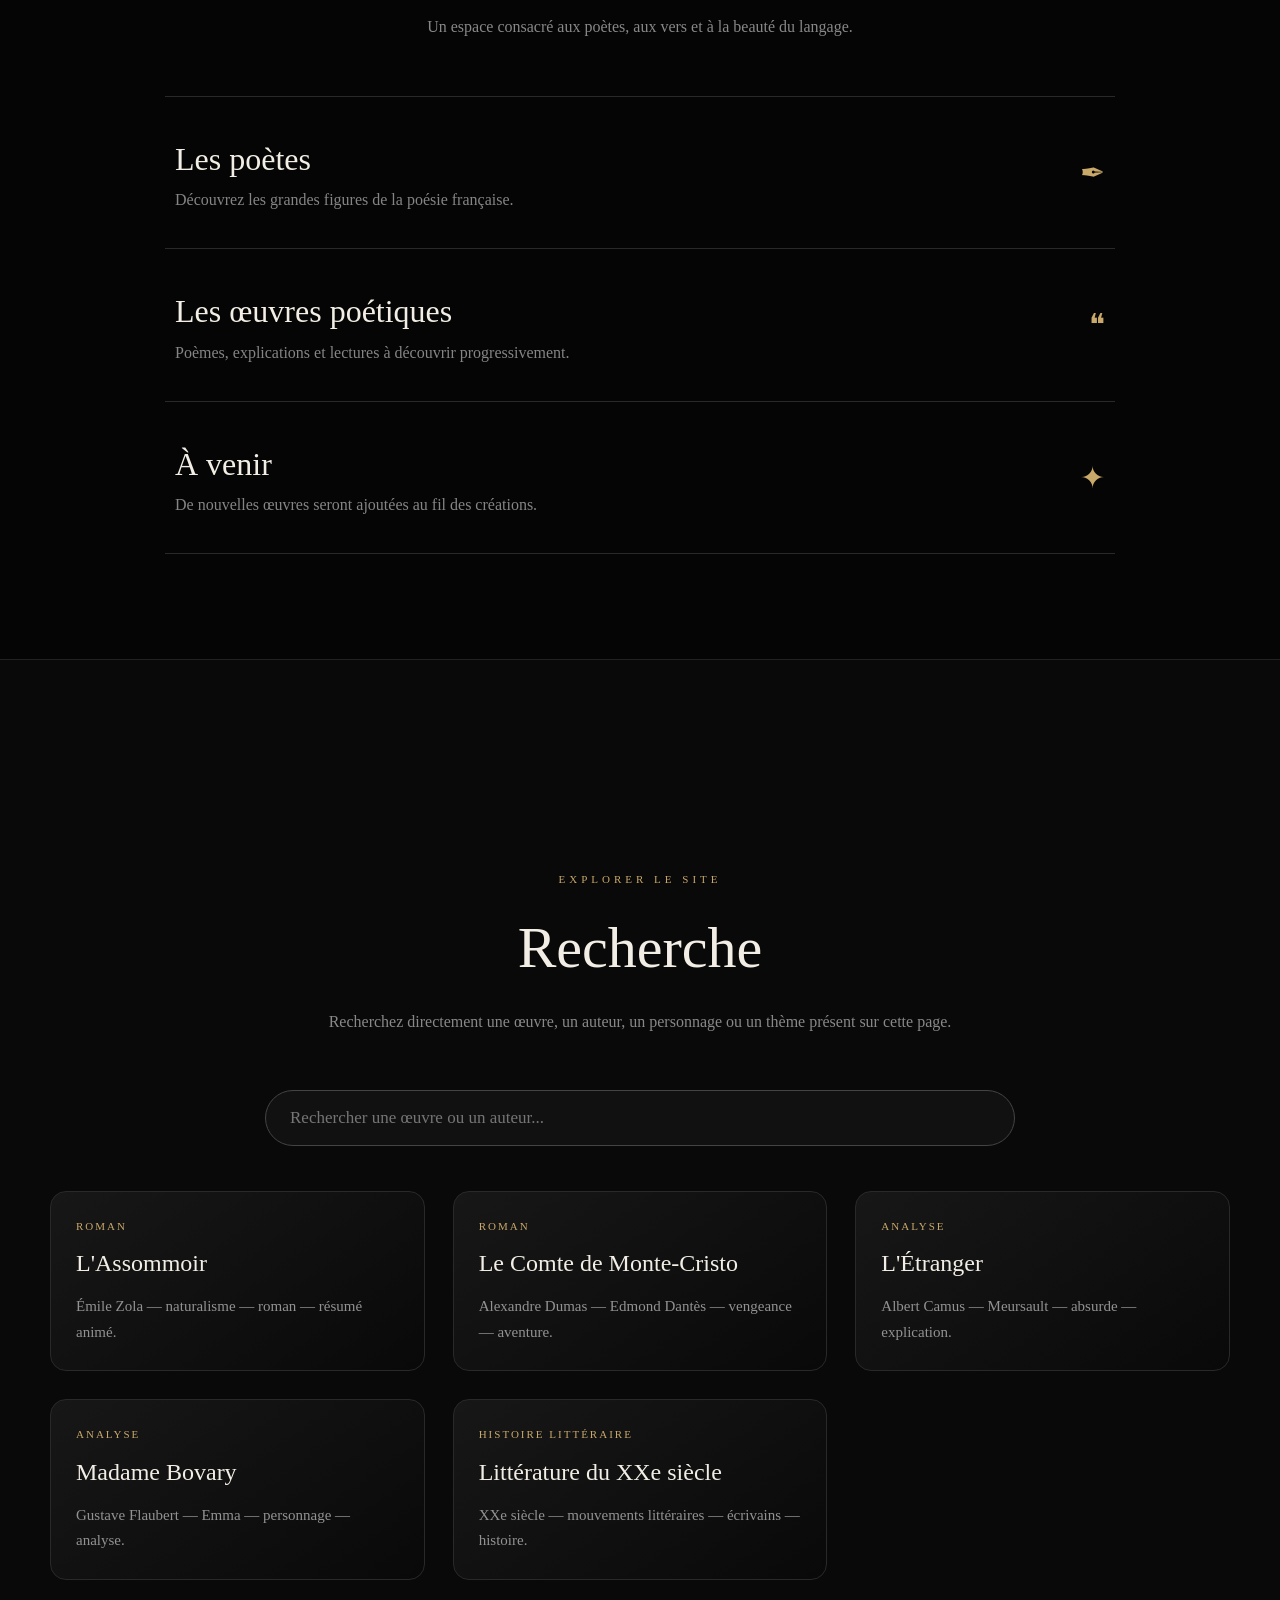
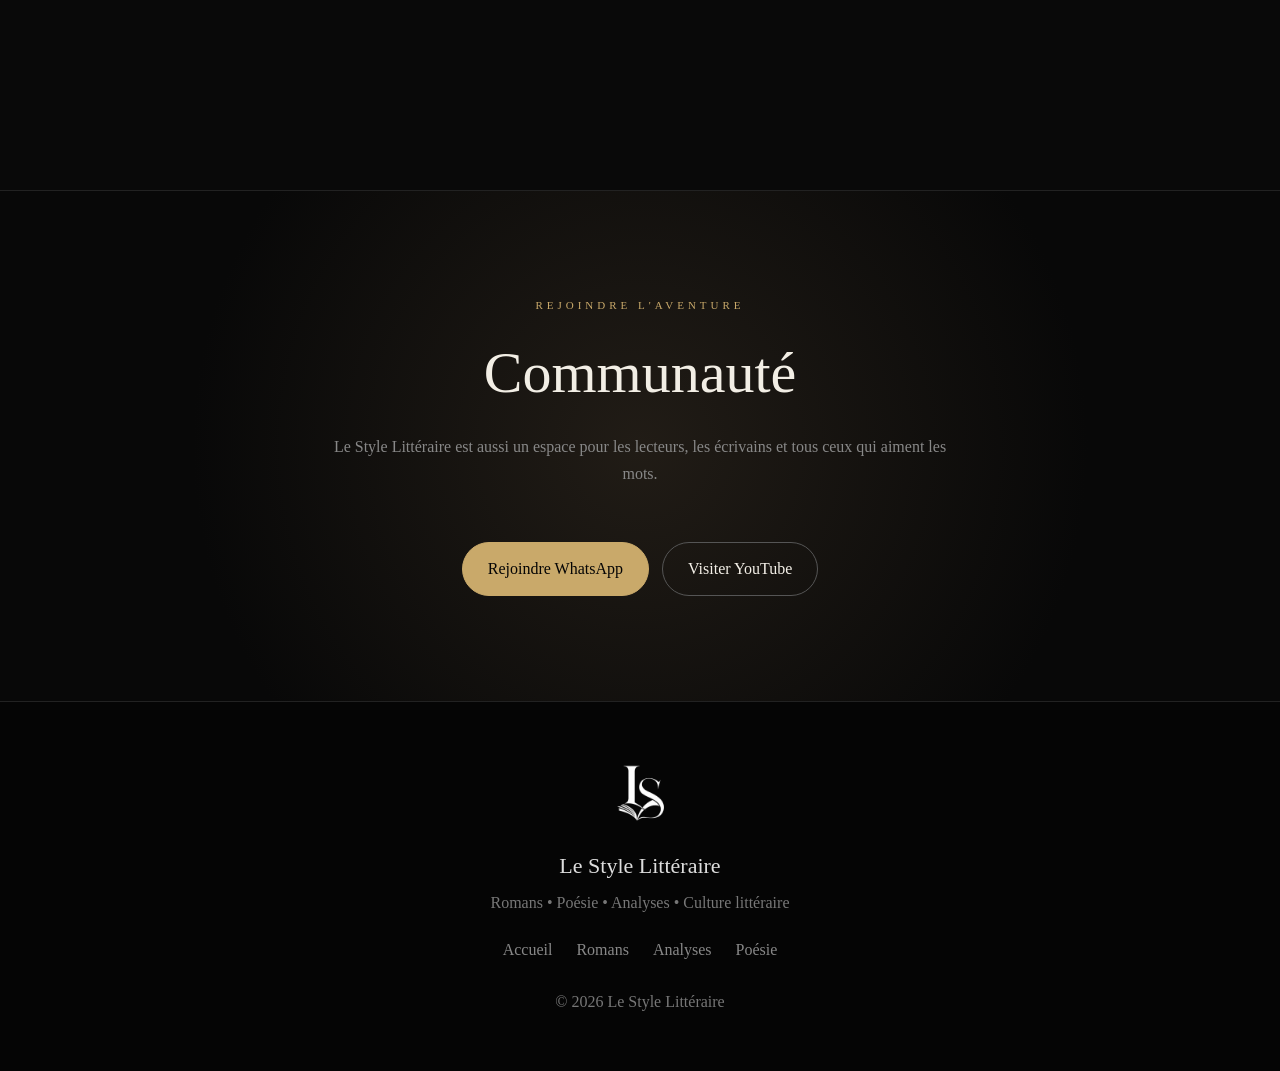
==== commit 0b75dfe1: "Update index.html" ====
--- a/index.html
+++ b/index.html
@@ -1,4 +1,4 @@
-<!DOCTYPE html>
+    .    <!DOCTYPE html>
 <html lang="fr">
 <head>
 <meta charset="UTF-8">
@@ -9,10 +9,6 @@
 <meta name="description" content="Le Style Littéraire — Romans, poésie, analyses, résumés et culture littéraire.">
 
 <style>
-
-/* =========================
-   BASE
-========================= */
 
 * {
     box-sizing: border-box;
@@ -34,10 +30,6 @@
 a {
     color: inherit;
 }
-
-/* =========================
-   NAVIGATION
-========================= */
 
 header {
     position: sticky;
@@ -84,10 +76,6 @@
 nav a:hover {
     color: #c9a96a;
 }
-
-/* =========================
-   HERO
-========================= */
 
 .hero {
     min-height: 92vh;
@@ -200,10 +188,6 @@
     color: #c9a96a;
 }
 
-/* =========================
-   SECTIONS
-========================= */
-
 section {
     max-width: 1250px;
     margin: auto;
@@ -232,10 +216,6 @@
     margin: auto;
     color: #888;
 }
-
-/* =========================
-   CARTES
-========================= */
 
 .cards {
     display: grid;
@@ -313,10 +293,6 @@
     border-color: #c9a96a;
 }
 
-/* =========================
-   SECTIONS SOMBRES
-========================= */
-
 .dark-section {
     max-width: none;
     background: #090909;
@@ -330,10 +306,6 @@
     padding: 105px 25px;
 }
 
-/* =========================
-   POÉSIE / CATÉGORIES
-========================= */
-
 .category-list {
     max-width: 950px;
     margin: auto;
@@ -366,10 +338,6 @@
     color: #c9a96a;
     font-size: 30px;
 }
-
-/* =========================
-   RECHERCHE
-========================= */
 
 .search-container {
     max-width: 750px;
@@ -403,10 +371,6 @@
     color: #777;
     margin-top: 30px;
 }
-
-/* =========================
-   COMMUNAUTÉ
-========================= */
 
 .community {
     max-width: none;
@@ -425,10 +389,6 @@
     margin: auto;
 }
 
-/* =========================
-   FOOTER
-========================= */
-
 footer {
     border-top: 1px solid #222;
     padding: 55px 20px;
@@ -463,10 +423,6 @@
     color: #c9a96a;
 }
 
-/* =========================
-   ANIMATIONS
-========================= */
-
 @keyframes floating {
     0%, 100% {
         transform: translateY(0);
@@ -489,10 +445,6 @@
     }
 }
 
-/* =========================
-   MOBILE
-========================= */
-
 @media (max-width: 700px) {
 
     .navbar {
@@ -547,13 +499,7 @@
 </style>
 </head>
 
-
 <body>
-
-
-<!-- =========================
-     NAVIGATION
-========================= -->
 
 <header>
 
@@ -561,7 +507,7 @@
 
 <a href="#accueil">
 <img
-    src="logo-transparent.png"
+    src="./logo-transparent.png"
     alt="Logo Le Style Littéraire"
     class="nav-logo">
 </a>
@@ -579,17 +525,12 @@
 
 </header>
 
-
-<!-- =========================
-     ACCUEIL
-========================= -->
-
 <section class="hero" id="accueil">
 
 <div class="hero-content">
 
 <img
-    src="logo-transparent.png"
+    src="./logo-transparent.png"
     alt="Logo Le Style Littéraire"
     class="hero-logo">
 
@@ -616,14 +557,16 @@
 <a
     class="button"
     href="https://youtube.com/@lestylelitteraire?si=nArEJFBJf3bS7BQP"
-    target="_blank">
+    target="_blank"
+    rel="noopener noreferrer">
 ▶ YouTube
 </a>
 
 <a
     class="button"
     href="https://whatsapp.com/channel/0029Vb8aJwk7IUYcv6oxLt2N"
-    target="_blank">
+    target="_blank"
+    rel="noopener noreferrer">
 ◉ WhatsApp
 </a>
 
@@ -633,11 +576,6 @@
 
 </section>
 
-
-<!-- =========================
-     ROMANS
-========================= -->
-
 <section id="romans">
 
 <div class="section-heading">
@@ -653,18 +591,14 @@
 
 </div>
 
-
 <div class="cards">
 
-
-<!-- ASSOMMOIR -->
-
 <article class="card">
 
 <div class="card-image">
 
 <img
-    src="assommoir.png"
+    src="./assommoir.png"
     alt="L'Assommoir d'Émile Zola">
 
 </div>
@@ -685,7 +619,8 @@
 <a
     class="watch"
     href="https://youtu.be/kimt-sW8isM?si=NonlBU3_9OnoV11H"
-    target="_blank">
+    target="_blank"
+    rel="noopener noreferrer">
 ▶ Voir la vidéo
 </a>
 
@@ -693,15 +628,12 @@
 
 </article>
 
-
-<!-- MONTE CRISTO -->
-
 <article class="card">
 
 <div class="card-image">
 
 <img
-    src="Monte-Cristo.png"
+    src="./Monte-Cristo.png"
     alt="Le Comte de Monte-Cristo">
 
 </div>
@@ -722,7 +654,8 @@
 <a
     class="watch"
     href="https://youtu.be/KdCKVVFd_WQ?si=InWFyzBo10YCPYox"
-    target="_blank">
+    target="_blank"
+    rel="noopener noreferrer">
 ▶ Voir la vidéo
 </a>
 
@@ -734,11 +667,6 @@
 
 </section>
 
-
-<!-- =========================
-     ANALYSES
-========================= -->
-
 <section id="analyses" class="dark-section">
 
 <div class="dark-inner">
@@ -756,18 +684,14 @@
 
 </div>
 
-
 <div class="cards">
 
-
-<!-- ETRANGER -->
-
 <article class="card">
 
 <div class="card-image">
 
 <img
-    src="étranger.png"
+    src="./etranger.png"
     alt="L'Étranger d'Albert Camus">
 
 </div>
@@ -788,7 +712,8 @@
 <a
     class="watch"
     href="https://youtu.be/16lhny_zAwA?si=mo_HQIh8dirWWpM7"
-    target="_blank">
+    target="_blank"
+    rel="noopener noreferrer">
 ▶ Voir la vidéo
 </a>
 
@@ -796,15 +721,12 @@
 
 </article>
 
-
-<!-- MADAME BOVARY -->
-
 <article class="card">
 
 <div class="card-image">
 
 <img
-    src="madame-bovary.png"
+    src="./madame-bovary.png"
     alt="Madame Bovary de Gustave Flaubert">
 
 </div>
@@ -825,7 +747,8 @@
 <a
     class="watch"
     href="https://youtu.be/FGR2ZjxPOCg?si=neXT8szChWjTWIyB"
-    target="_blank">
+    target="_blank"
+    rel="noopener noreferrer">
 ▶ Voir la vidéo
 </a>
 
@@ -833,16 +756,13 @@
 
 </article>
 
-
-<!-- LITTERATURE 20e -->
-
 <article class="card">
 
 <div class="card-image">
 
 <img
-    src="littérature-20e.png"
-    alt="Histoire de la littérature du 20ème siècle">
+    src="./litterature-20e.png"
+    alt="Histoire de la littérature du XXe siècle">
 
 </div>
 
@@ -862,7 +782,8 @@
 <a
     class="watch"
     href="https://youtu.be/bjdrF2RsucE?si=R2RnSLR7aMvv9E-n"
-    target="_blank">
+    target="_blank"
+    rel="noopener noreferrer">
 ▶ Voir la vidéo
 </a>
 
@@ -870,17 +791,11 @@
 
 </article>
 
-
 </div>
 
 </div>
 
 </section>
-
-
-<!-- =========================
-     POÉSIE
-========================= -->
 
 <section id="poesie">
 
@@ -897,7 +812,6 @@
 
 </div>
 
-
 <div class="category-list">
 
 <div class="category">
@@ -918,7 +832,6 @@
 
 </div>
 
-
 <div class="category">
 
 <div>
@@ -937,7 +850,6 @@
 
 </div>
 
-
 <div class="category">
 
 <div>
@@ -960,11 +872,6 @@
 
 </section>
 
-
-<!-- =========================
-     RECHERCHE
-========================= -->
-
 <section id="recherche" class="dark-section">
 
 <div class="dark-inner">
@@ -981,7 +888,6 @@
 </p>
 
 </div>
-
 
 <div class="search-container">
 
@@ -994,10 +900,8 @@
 
 </div>
 
-
 <div id="searchCards" class="cards">
 
-
 <article class="card searchable">
 
 <div class="card-content">
@@ -1014,7 +918,6 @@
 
 </article>
 
-
 <article class="card searchable">
 
 <div class="card-content">
@@ -1031,7 +934,6 @@
 
 </article>
 
-
 <article class="card searchable">
 
 <div class="card-content">
@@ -1048,7 +950,6 @@
 
 </article>
 
-
 <article class="card searchable">
 
 <div class="card-content">
@@ -1065,7 +966,6 @@
 
 </article>
 
-
 <article class="card searchable">
 
 <div class="card-content">
@@ -1082,9 +982,7 @@
 
 </article>
 
-
-</div>
-
+</div>
 
 <p id="noResult" class="no-result">
 Aucun résultat trouvé.
@@ -1094,11 +992,6 @@
 
 </section>
 
-
-<!-- =========================
-     COMMUNAUTÉ
-========================= -->
-
 <section id="communaute" class="community">
 
 <div class="community-inner">
@@ -1115,21 +1008,22 @@
 </p>
 
 </div>
-
 
 <div class="buttons">
 
 <a
     class="button gold"
     href="https://whatsapp.com/channel/0029Vb8aJwk7IUYcv6oxLt2N"
-    target="_blank">
+    target="_blank"
+    rel="noopener noreferrer">
 Rejoindre WhatsApp
 </a>
 
 <a
     class="button"
     href="https://youtube.com/@lestylelitteraire?si=nArEJFBJf3bS7BQP"
-    target="_blank">
+    target="_blank"
+    rel="noopener noreferrer">
 Visiter YouTube
 </a>
 
@@ -1139,15 +1033,10 @@
 
 </section>
 
-
-<!-- =========================
-     FOOTER
-========================= -->
-
 <footer>
 
 <img
-    src="logo-transparent.png"
+    src="./logo-transparent.png"
     alt="Le Style Littéraire"
     class="footer-logo">
 
@@ -1176,11 +1065,6 @@
 </p>
 
 </footer>
-
-
-<!-- =========================
-     RECHERCHE JAVASCRIPT
-========================= -->
 
 <script>
 
@@ -1228,6 +1112,5 @@
 
 </script>
 
-
 </body>
-  </html>
+   </html>
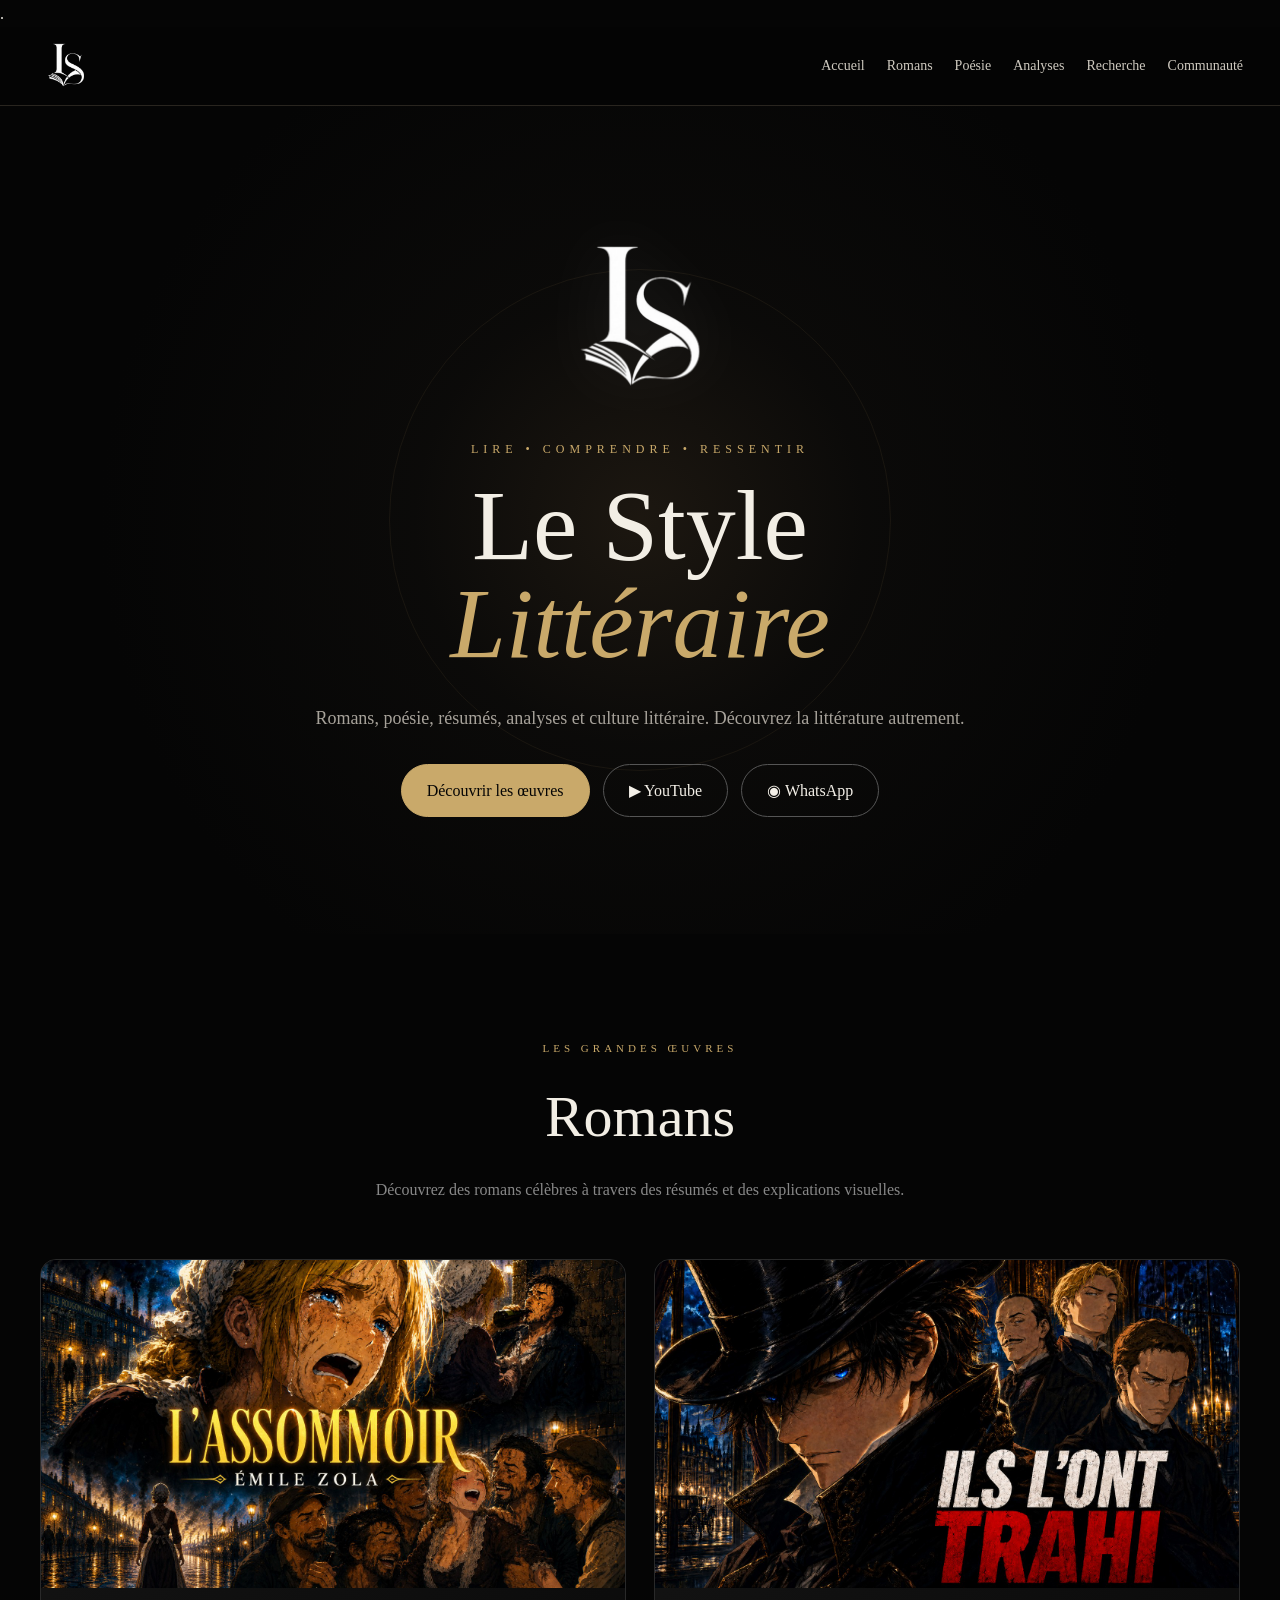
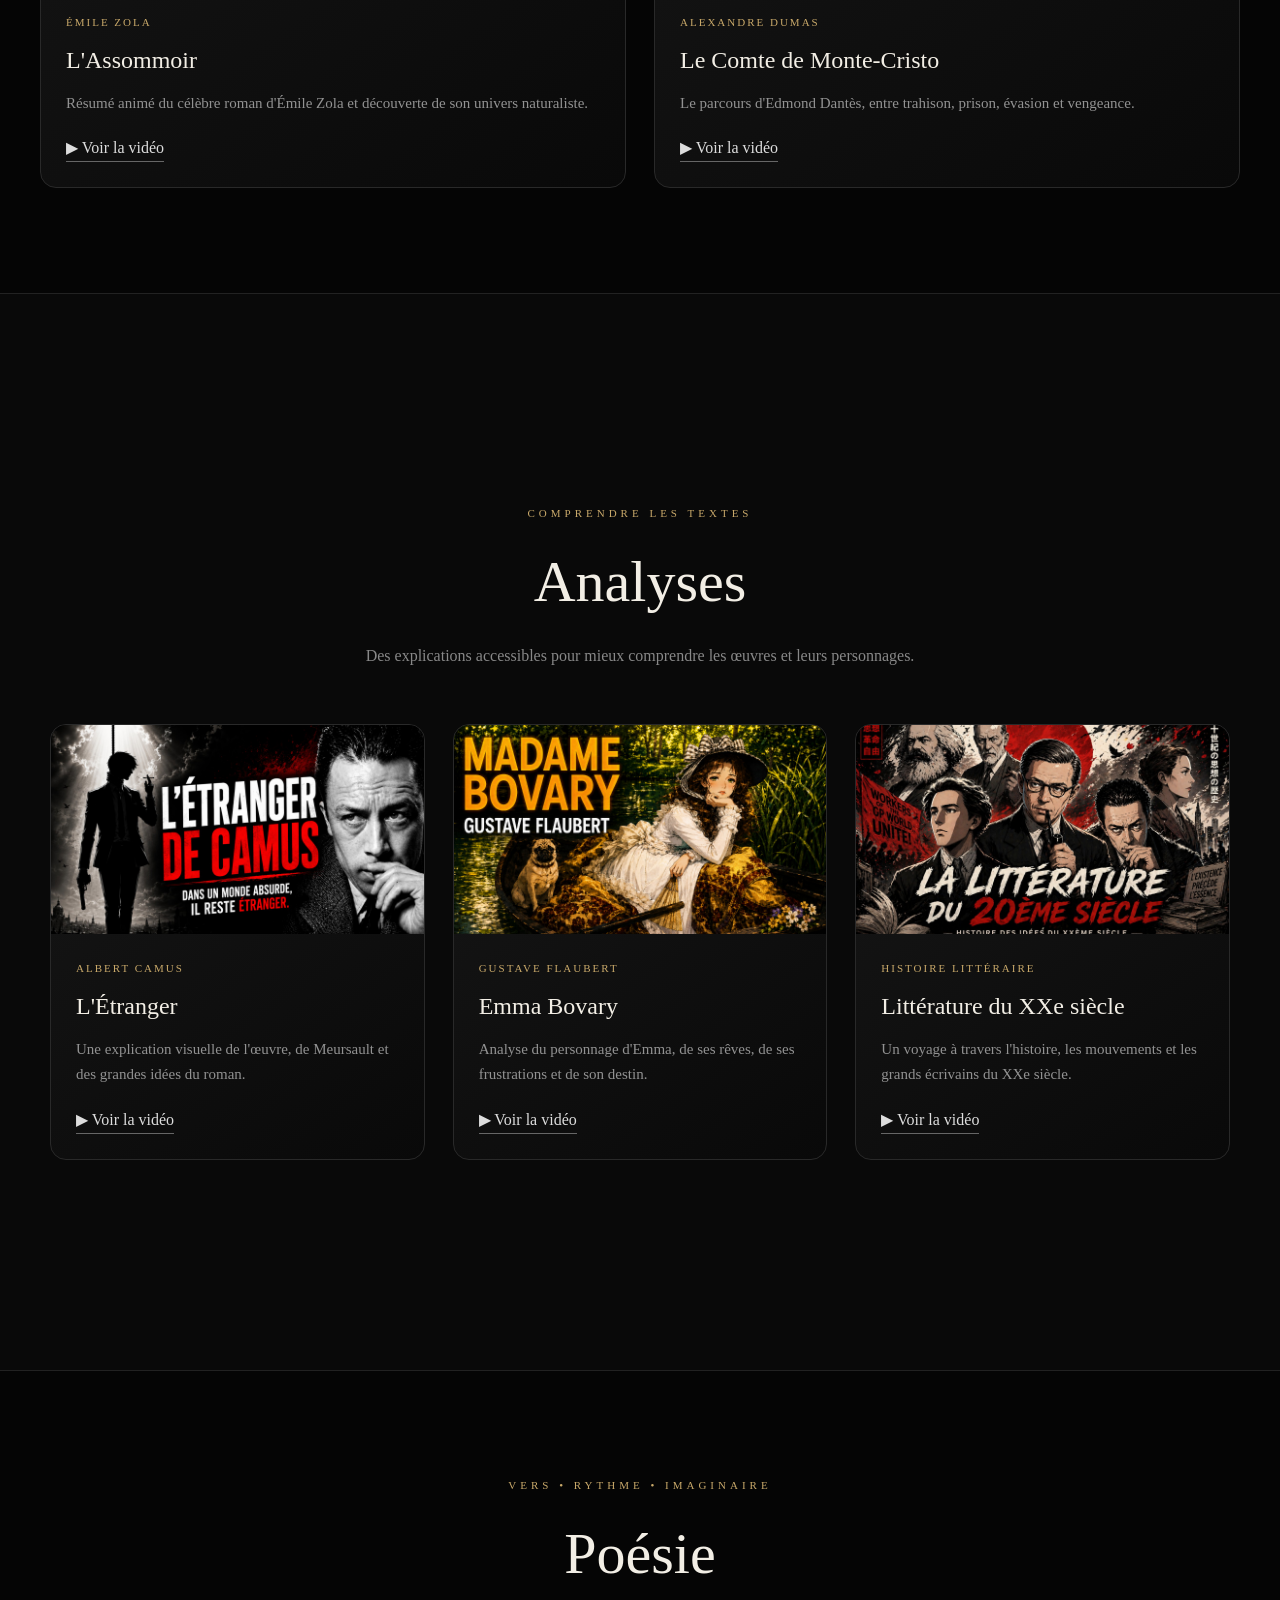
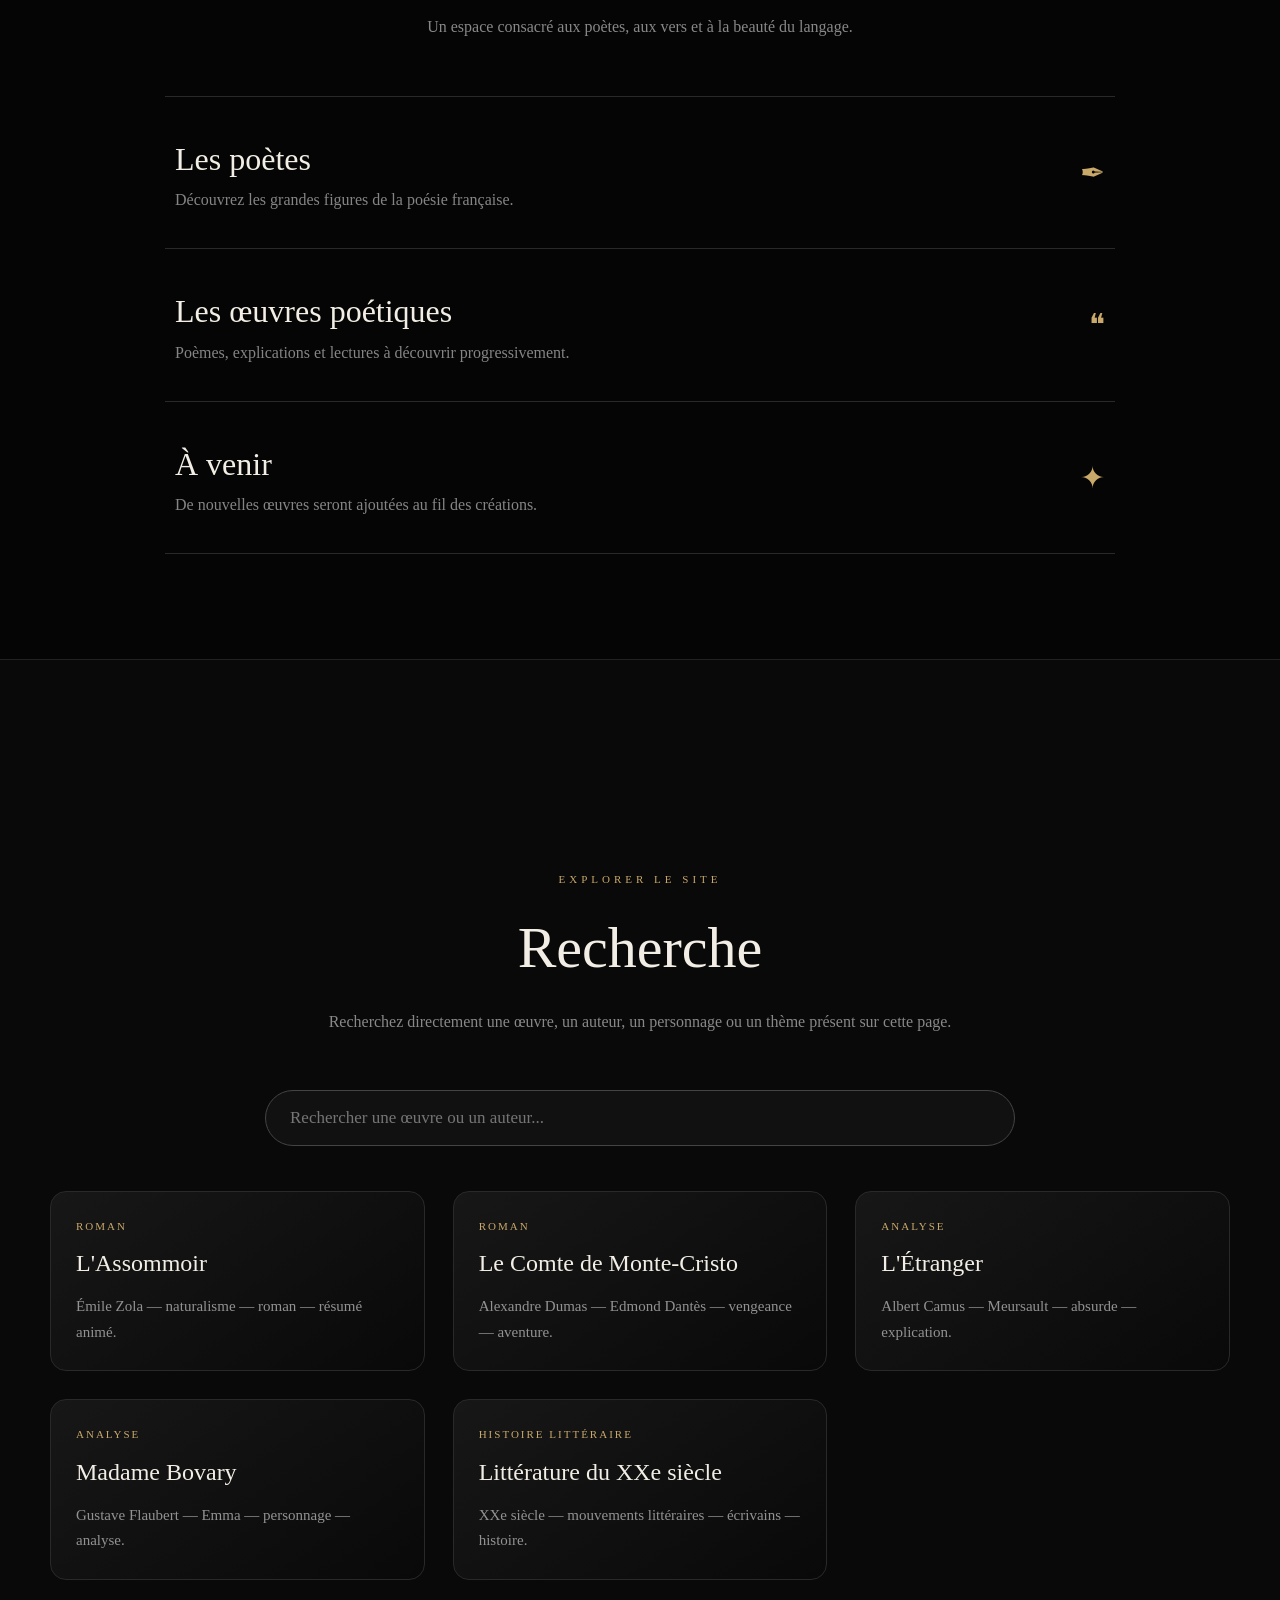
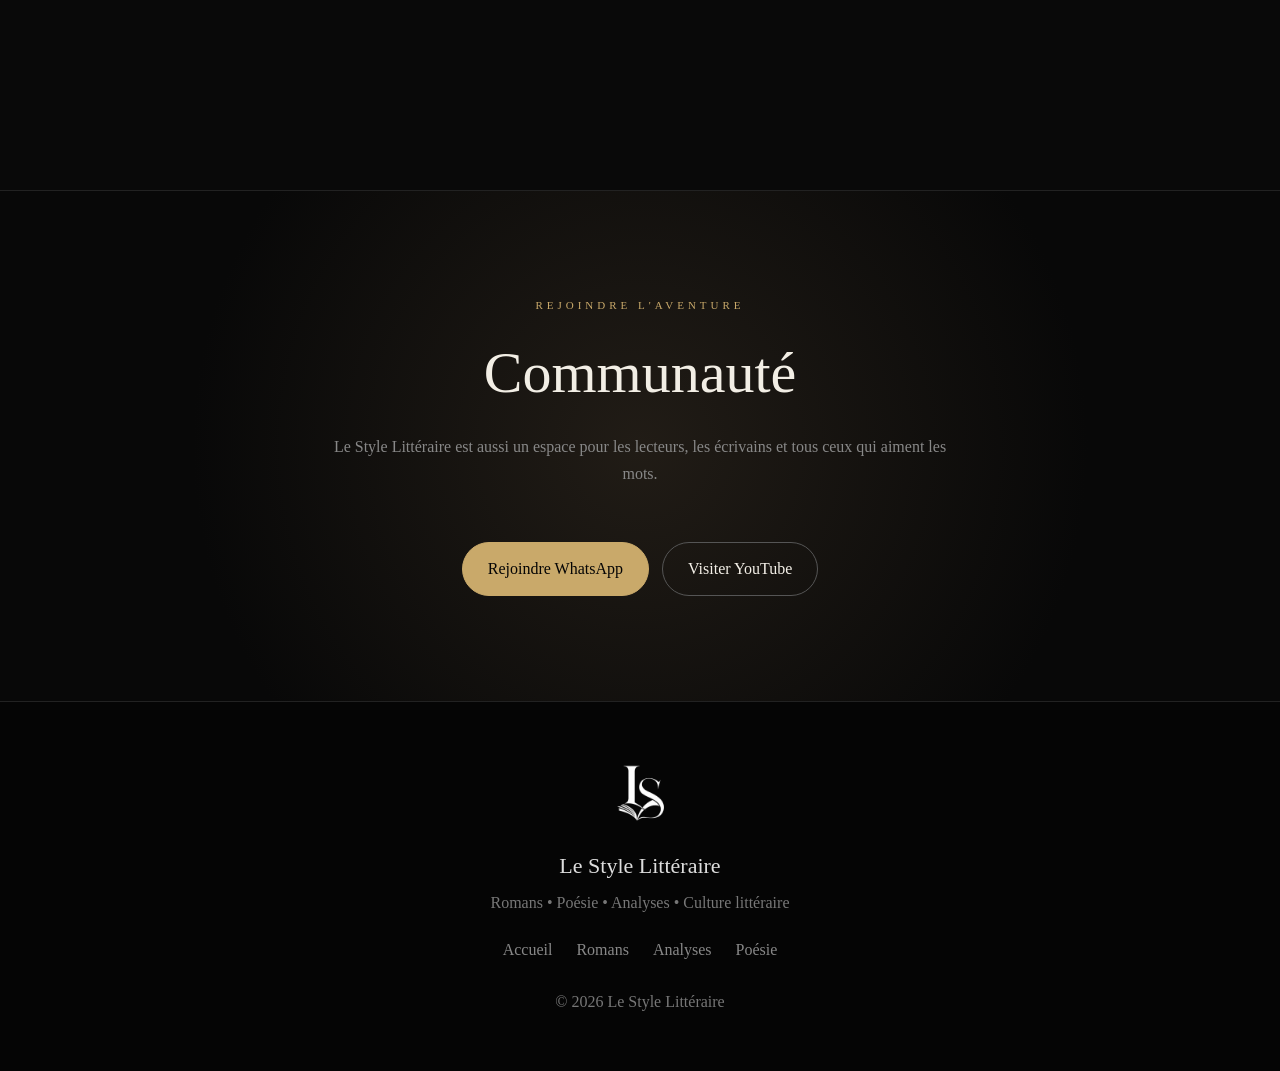
==== commit 5b2f1f64: "Update index.html" ====
--- a/index.html
+++ b/index.html
@@ -633,7 +633,7 @@
 <div class="card-image">
 
 <img
-    src="./Monte-Cristo.png"
+    src="./vv.png"
     alt="Le Comte de Monte-Cristo">
 
 </div>
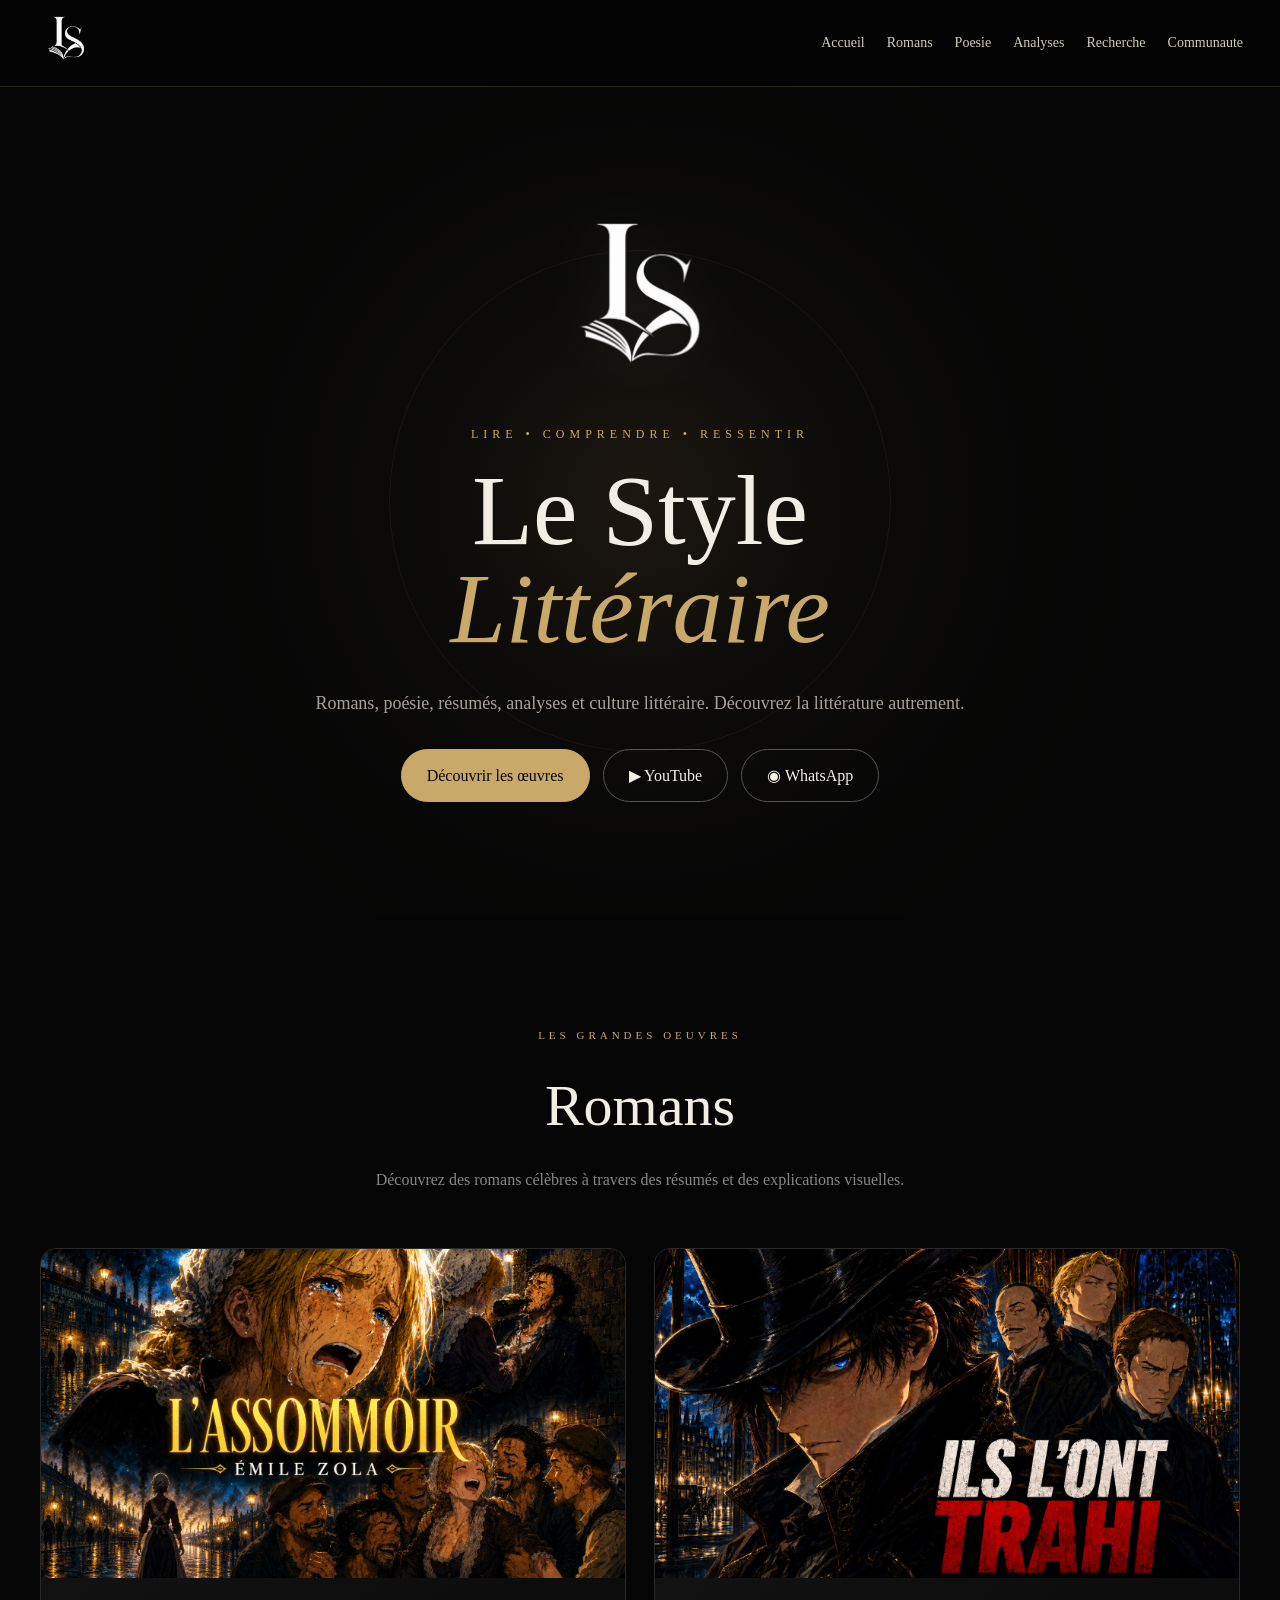
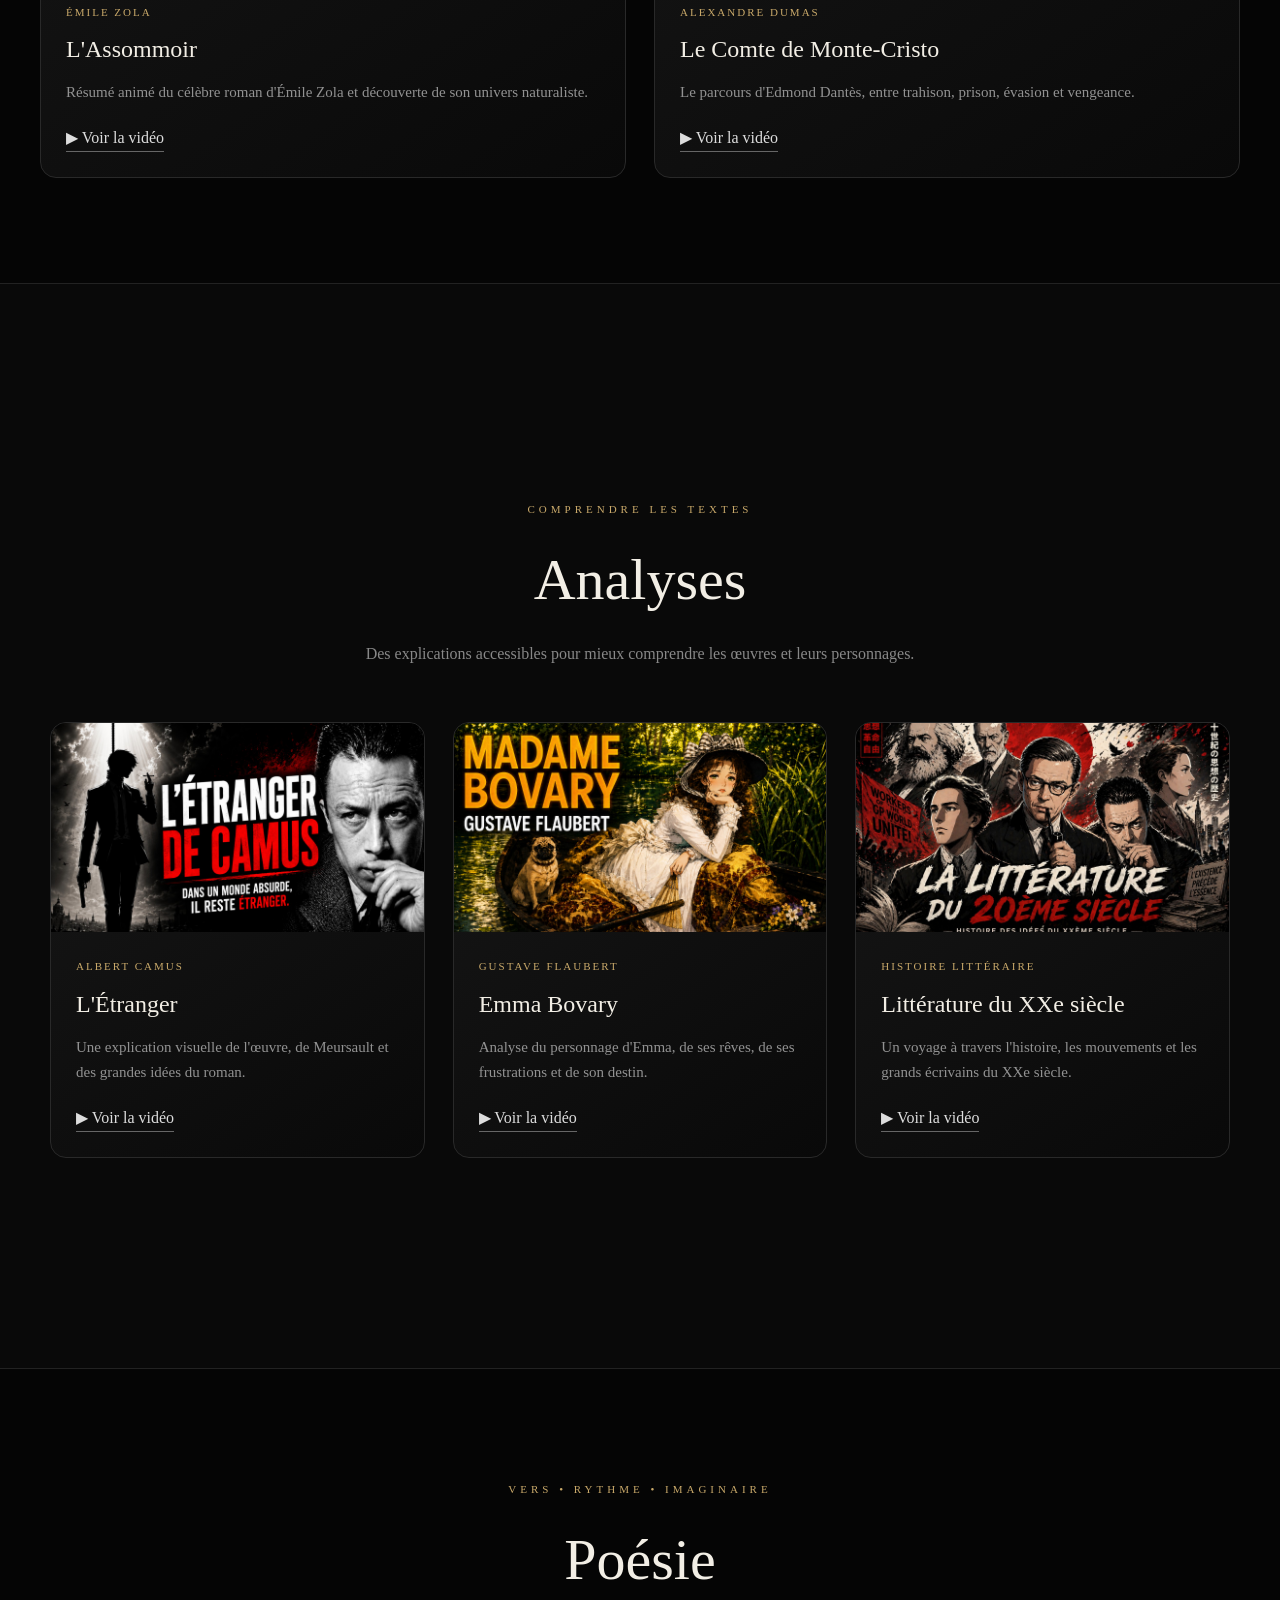
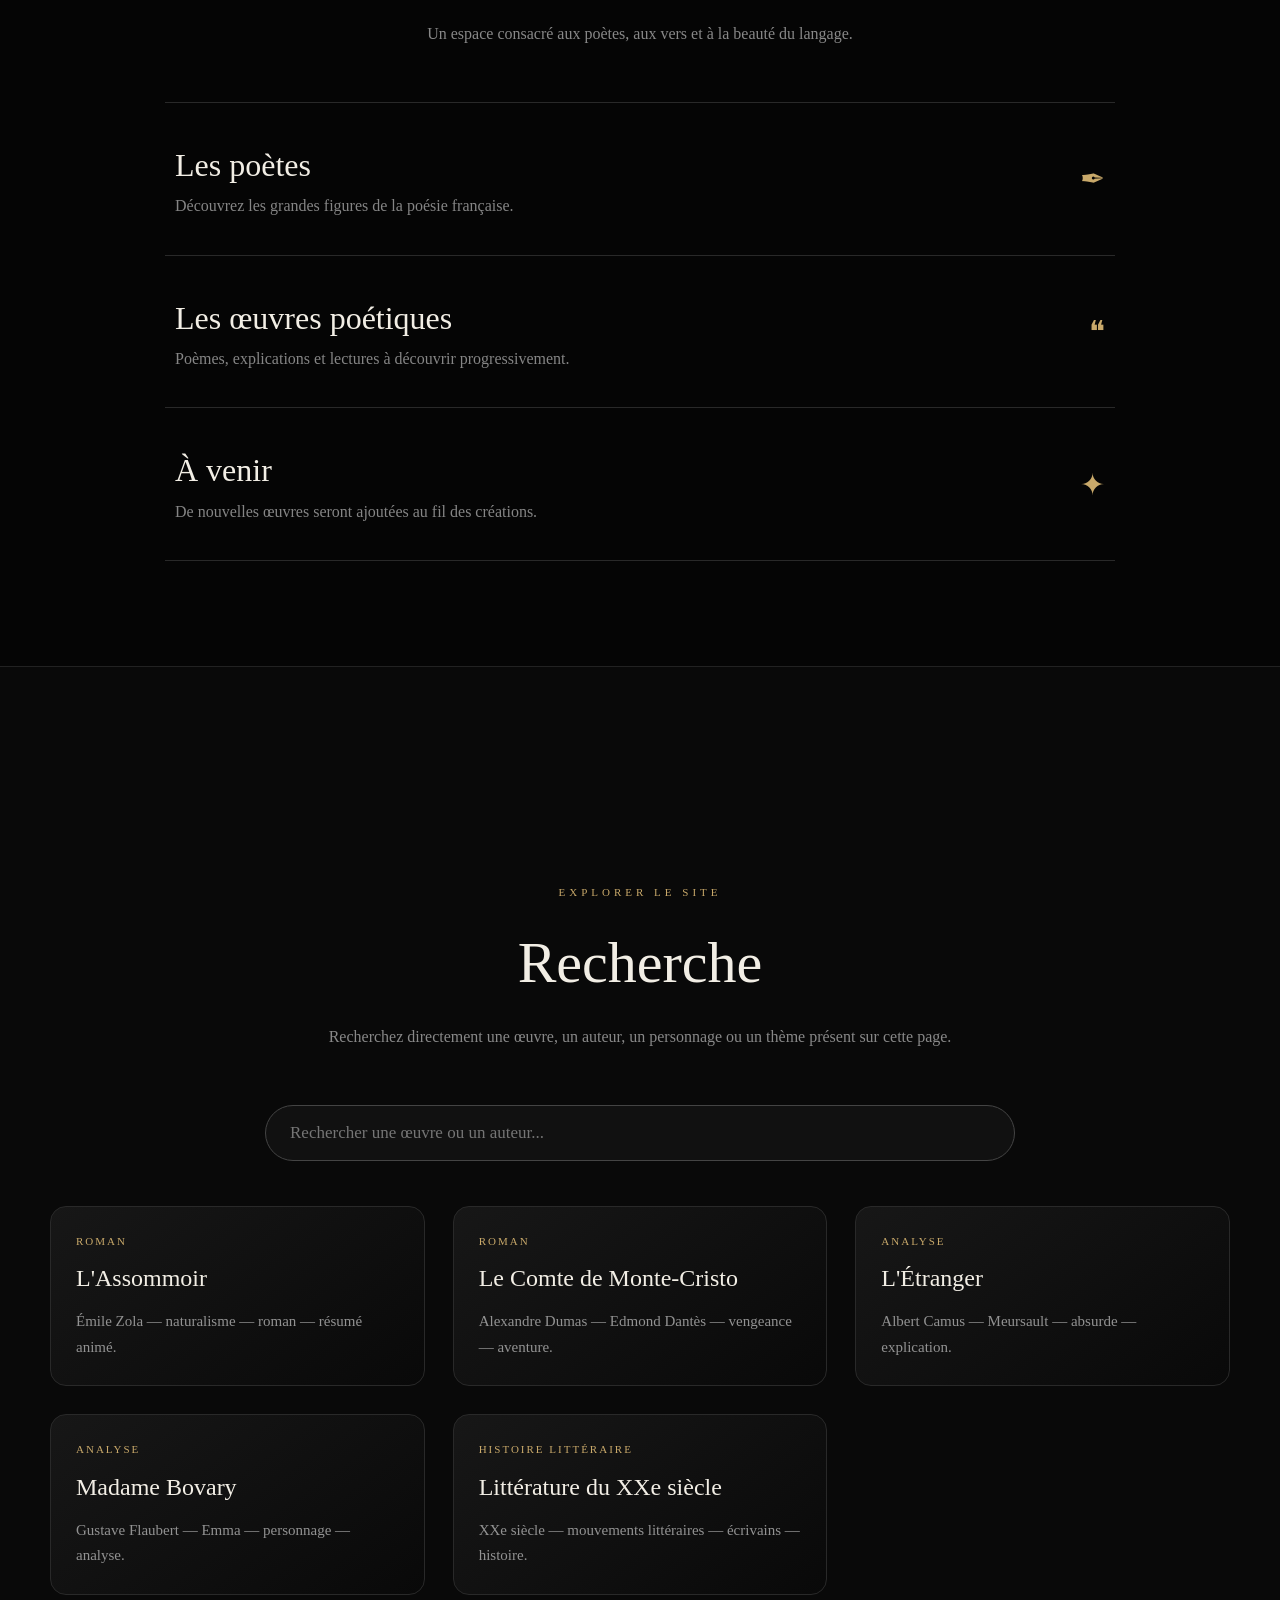
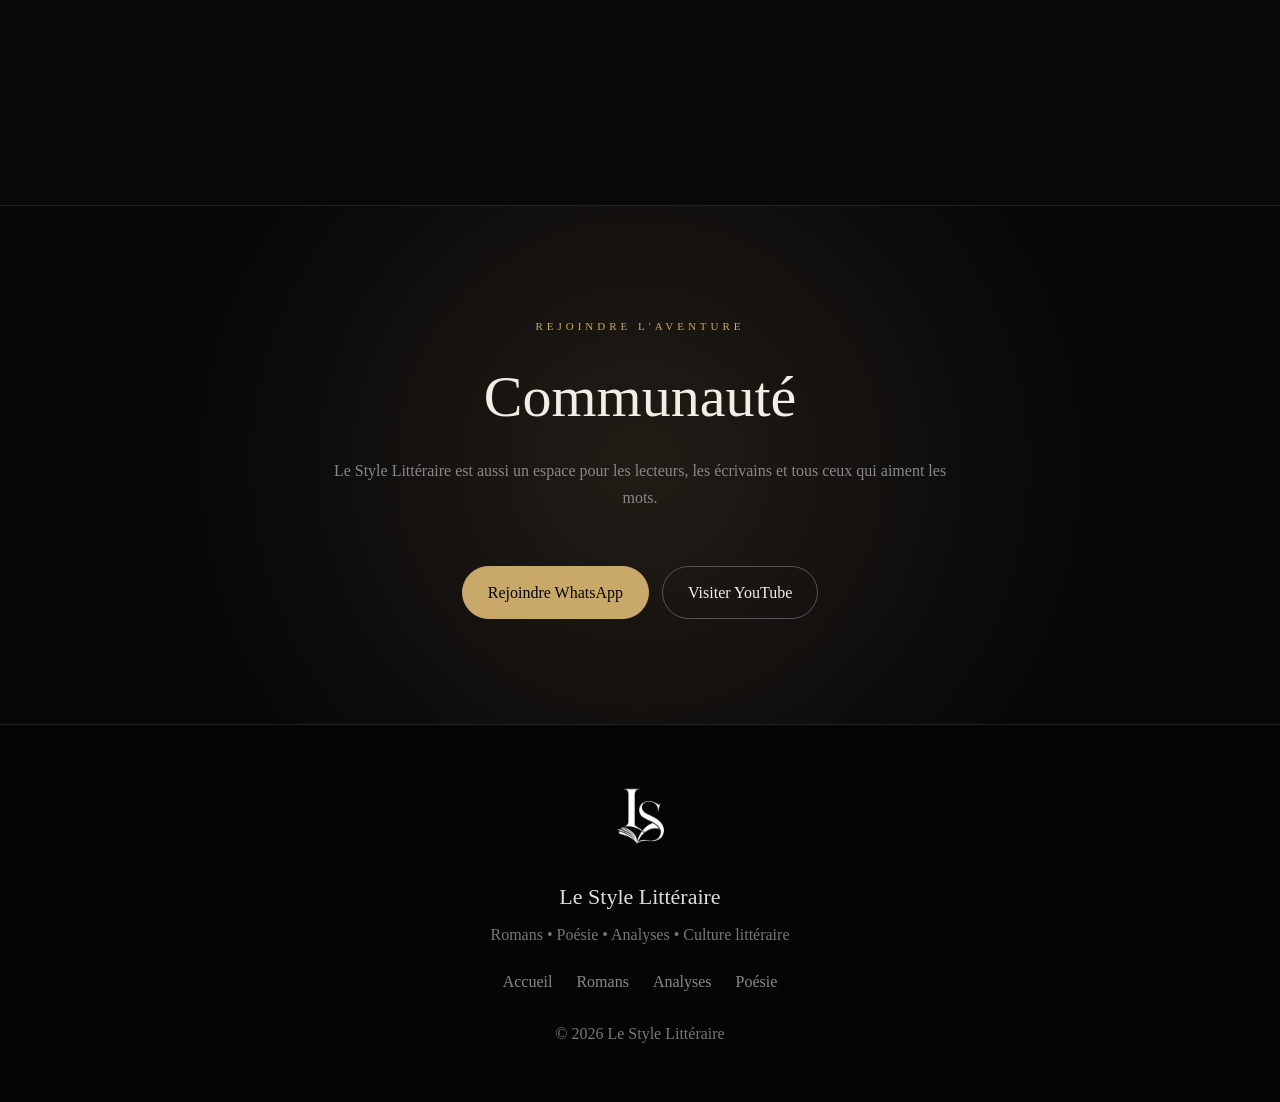
==== commit 2f938389: "Update index.html" ====
--- a/index.html
+++ b/index.html
@@ -1,4 +1,4 @@
-    .    <!DOCTYPE html>
+<!DOCTYPE html>
 <html lang="fr">
 <head>
 <meta charset="UTF-8">
@@ -30,6 +30,8 @@
 a {
     color: inherit;
 }
+
+/* NAVIGATION */
 
 header {
     position: sticky;
@@ -76,6 +78,8 @@
 nav a:hover {
     color: #c9a96a;
 }
+
+/* HERO */
 
 .hero {
     min-height: 92vh;
@@ -188,6 +192,8 @@
     color: #c9a96a;
 }
 
+/* SECTIONS */
+
 section {
     max-width: 1250px;
     margin: auto;
@@ -216,6 +222,8 @@
     margin: auto;
     color: #888;
 }
+
+/* CARTES */
 
 .cards {
     display: grid;
@@ -293,6 +301,8 @@
     border-color: #c9a96a;
 }
 
+/* SECTIONS SOMBRES */
+
 .dark-section {
     max-width: none;
     background: #090909;
@@ -306,6 +316,8 @@
     padding: 105px 25px;
 }
 
+/* POESIE */
+
 .category-list {
     max-width: 950px;
     margin: auto;
@@ -338,6 +350,8 @@
     color: #c9a96a;
     font-size: 30px;
 }
+
+/* RECHERCHE */
 
 .search-container {
     max-width: 750px;
@@ -371,6 +385,8 @@
     color: #777;
     margin-top: 30px;
 }
+
+/* COMMUNAUTE */
 
 .community {
     max-width: none;
@@ -389,6 +405,8 @@
     margin: auto;
 }
 
+/* FOOTER */
+
 footer {
     border-top: 1px solid #222;
     padding: 55px 20px;
@@ -423,6 +441,8 @@
     color: #c9a96a;
 }
 
+/* ANIMATIONS */
+
 @keyframes floating {
     0%, 100% {
         transform: translateY(0);
@@ -445,6 +465,8 @@
     }
 }
 
+/* MOBILE */
+
 @media (max-width: 700px) {
 
     .navbar {
@@ -501,37 +523,42 @@
 
 <body>
 
+<!-- NAVIGATION -->
+
 <header>
 
 <div class="navbar">
 
 <a href="#accueil">
 <img
-    src="./logo-transparent.png"
-    alt="Logo Le Style Littéraire"
+    src="logo-transparent.png"
+    alt="Logo Le Style Litteraire"
     class="nav-logo">
 </a>
 
 <nav>
 <a href="#accueil">Accueil</a>
 <a href="#romans">Romans</a>
-<a href="#poesie">Poésie</a>
+<a href="#poesie">Poesie</a>
 <a href="#analyses">Analyses</a>
 <a href="#recherche">Recherche</a>
-<a href="#communaute">Communauté</a>
+<a href="#communaute">Communaute</a>
 </nav>
 
 </div>
 
 </header>
 
+
+<!-- ACCUEIL -->
+
 <section class="hero" id="accueil">
 
 <div class="hero-content">
 
 <img
-    src="./logo-transparent.png"
-    alt="Logo Le Style Littéraire"
+    src="logo-transparent.png"
+    alt="Logo Le Style Litteraire"
     class="hero-logo">
 
 <div class="eyebrow">
@@ -557,16 +584,14 @@
 <a
     class="button"
     href="https://youtube.com/@lestylelitteraire?si=nArEJFBJf3bS7BQP"
-    target="_blank"
-    rel="noopener noreferrer">
+    target="_blank">
 ▶ YouTube
 </a>
 
 <a
     class="button"
     href="https://whatsapp.com/channel/0029Vb8aJwk7IUYcv6oxLt2N"
-    target="_blank"
-    rel="noopener noreferrer">
+    target="_blank">
 ◉ WhatsApp
 </a>
 
@@ -576,11 +601,14 @@
 
 </section>
 
+
+<!-- ROMANS -->
+
 <section id="romans">
 
 <div class="section-heading">
 
-<small>LES GRANDES ŒUVRES</small>
+<small>LES GRANDES OEUVRES</small>
 
 <h2>Romans</h2>
 
@@ -591,14 +619,18 @@
 
 </div>
 
+
 <div class="cards">
 
+
+<!-- ASSOMMOIR -->
+
 <article class="card">
 
 <div class="card-image">
 
 <img
-    src="./assommoir.png"
+    src="assommoir.png"
     alt="L'Assommoir d'Émile Zola">
 
 </div>
@@ -619,8 +651,7 @@
 <a
     class="watch"
     href="https://youtu.be/kimt-sW8isM?si=NonlBU3_9OnoV11H"
-    target="_blank"
-    rel="noopener noreferrer">
+    target="_blank">
 ▶ Voir la vidéo
 </a>
 
@@ -628,12 +659,15 @@
 
 </article>
 
+
+<!-- MONTE CRISTO -->
+
 <article class="card">
 
 <div class="card-image">
 
 <img
-    src="./vv.png"
+    src="vv.png"
     alt="Le Comte de Monte-Cristo">
 
 </div>
@@ -654,8 +688,7 @@
 <a
     class="watch"
     href="https://youtu.be/KdCKVVFd_WQ?si=InWFyzBo10YCPYox"
-    target="_blank"
-    rel="noopener noreferrer">
+    target="_blank">
 ▶ Voir la vidéo
 </a>
 
@@ -667,6 +700,9 @@
 
 </section>
 
+
+<!-- ANALYSES -->
+
 <section id="analyses" class="dark-section">
 
 <div class="dark-inner">
@@ -684,14 +720,18 @@
 
 </div>
 
+
 <div class="cards">
 
+
+<!-- ETRANGER -->
+
 <article class="card">
 
 <div class="card-image">
 
 <img
-    src="./etranger.png"
+    src="etranger.png"
     alt="L'Étranger d'Albert Camus">
 
 </div>
@@ -712,8 +752,7 @@
 <a
     class="watch"
     href="https://youtu.be/16lhny_zAwA?si=mo_HQIh8dirWWpM7"
-    target="_blank"
-    rel="noopener noreferrer">
+    target="_blank">
 ▶ Voir la vidéo
 </a>
 
@@ -721,12 +760,15 @@
 
 </article>
 
+
+<!-- MADAME BOVARY -->
+
 <article class="card">
 
 <div class="card-image">
 
 <img
-    src="./madame-bovary.png"
+    src="madame-bovary.png"
     alt="Madame Bovary de Gustave Flaubert">
 
 </div>
@@ -747,8 +789,7 @@
 <a
     class="watch"
     href="https://youtu.be/FGR2ZjxPOCg?si=neXT8szChWjTWIyB"
-    target="_blank"
-    rel="noopener noreferrer">
+    target="_blank">
 ▶ Voir la vidéo
 </a>
 
@@ -756,13 +797,16 @@
 
 </article>
 
+
+<!-- LITTERATURE 20e -->
+
 <article class="card">
 
 <div class="card-image">
 
 <img
-    src="./litterature-20e.png"
-    alt="Histoire de la littérature du XXe siècle">
+    src="litterature-20e.png"
+    alt="Histoire de la littérature du 20ème siècle">
 
 </div>
 
@@ -782,8 +826,7 @@
 <a
     class="watch"
     href="https://youtu.be/bjdrF2RsucE?si=R2RnSLR7aMvv9E-n"
-    target="_blank"
-    rel="noopener noreferrer">
+    target="_blank">
 ▶ Voir la vidéo
 </a>
 
@@ -791,11 +834,15 @@
 
 </article>
 
+
 </div>
 
 </div>
 
 </section>
+
+
+<!-- POESIE -->
 
 <section id="poesie">
 
@@ -812,6 +859,7 @@
 
 </div>
 
+
 <div class="category-list">
 
 <div class="category">
@@ -832,6 +880,7 @@
 
 </div>
 
+
 <div class="category">
 
 <div>
@@ -850,6 +899,7 @@
 
 </div>
 
+
 <div class="category">
 
 <div>
@@ -872,6 +922,9 @@
 
 </section>
 
+
+<!-- RECHERCHE -->
+
 <section id="recherche" class="dark-section">
 
 <div class="dark-inner">
@@ -888,6 +941,7 @@
 </p>
 
 </div>
+
 
 <div class="search-container">
 
@@ -900,8 +954,10 @@
 
 </div>
 
+
 <div id="searchCards" class="cards">
 
+
 <article class="card searchable">
 
 <div class="card-content">
@@ -918,6 +974,7 @@
 
 </article>
 
+
 <article class="card searchable">
 
 <div class="card-content">
@@ -934,6 +991,7 @@
 
 </article>
 
+
 <article class="card searchable">
 
 <div class="card-content">
@@ -950,6 +1008,7 @@
 
 </article>
 
+
 <article class="card searchable">
 
 <div class="card-content">
@@ -966,6 +1025,7 @@
 
 </article>
 
+
 <article class="card searchable">
 
 <div class="card-content">
@@ -982,7 +1042,9 @@
 
 </article>
 
-</div>
+
+</div>
+
 
 <p id="noResult" class="no-result">
 Aucun résultat trouvé.
@@ -992,6 +1054,9 @@
 
 </section>
 
+
+<!-- COMMUNAUTE -->
+
 <section id="communaute" class="community">
 
 <div class="community-inner">
@@ -1008,22 +1073,21 @@
 </p>
 
 </div>
+
 
 <div class="buttons">
 
 <a
     class="button gold"
     href="https://whatsapp.com/channel/0029Vb8aJwk7IUYcv6oxLt2N"
-    target="_blank"
-    rel="noopener noreferrer">
+    target="_blank">
 Rejoindre WhatsApp
 </a>
 
 <a
     class="button"
     href="https://youtube.com/@lestylelitteraire?si=nArEJFBJf3bS7BQP"
-    target="_blank"
-    rel="noopener noreferrer">
+    target="_blank">
 Visiter YouTube
 </a>
 
@@ -1033,10 +1097,13 @@
 
 </section>
 
+
+<!-- FOOTER -->
+
 <footer>
 
 <img
-    src="./logo-transparent.png"
+    src="logo-transparent.png"
     alt="Le Style Littéraire"
     class="footer-logo">
 
@@ -1065,6 +1132,9 @@
 </p>
 
 </footer>
+
+
+<!-- RECHERCHE JAVASCRIPT -->
 
 <script>
 
@@ -1113,4 +1183,4 @@
 </script>
 
 </body>
-   </html>
+    </html>
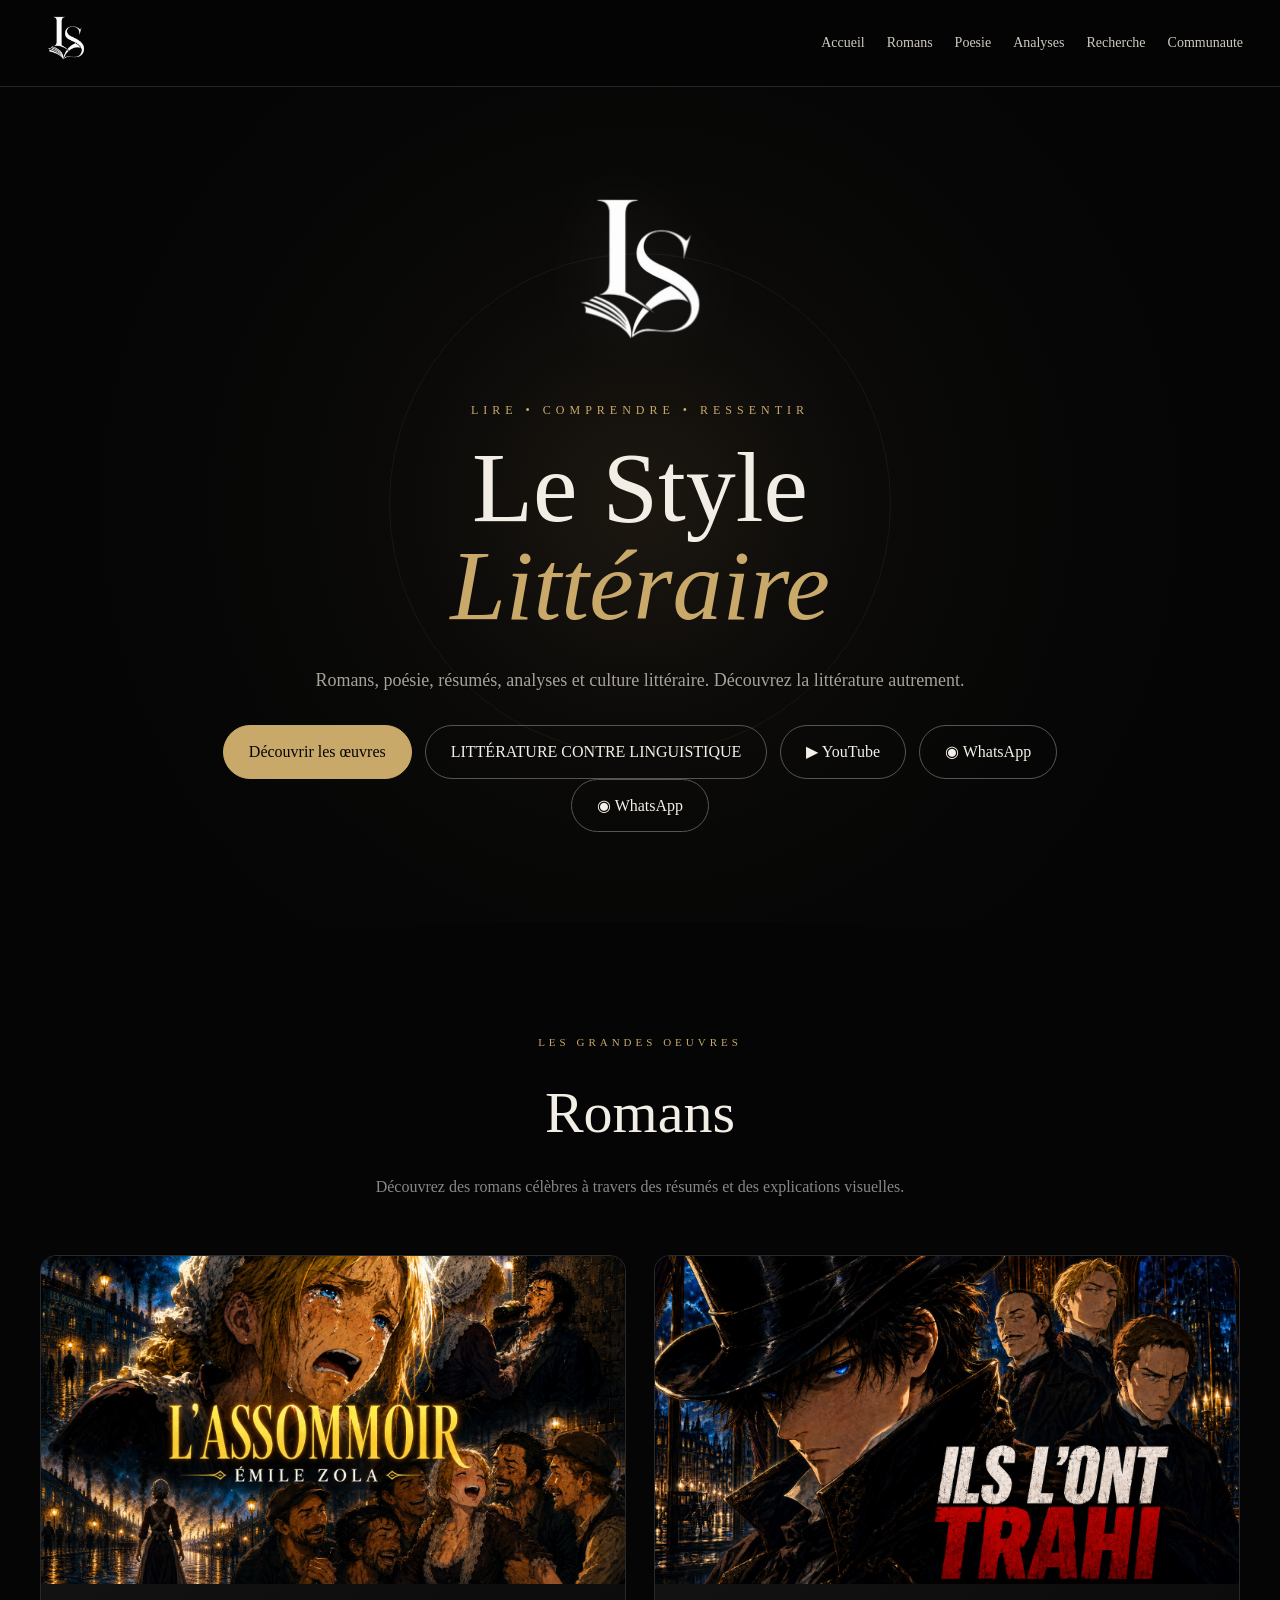
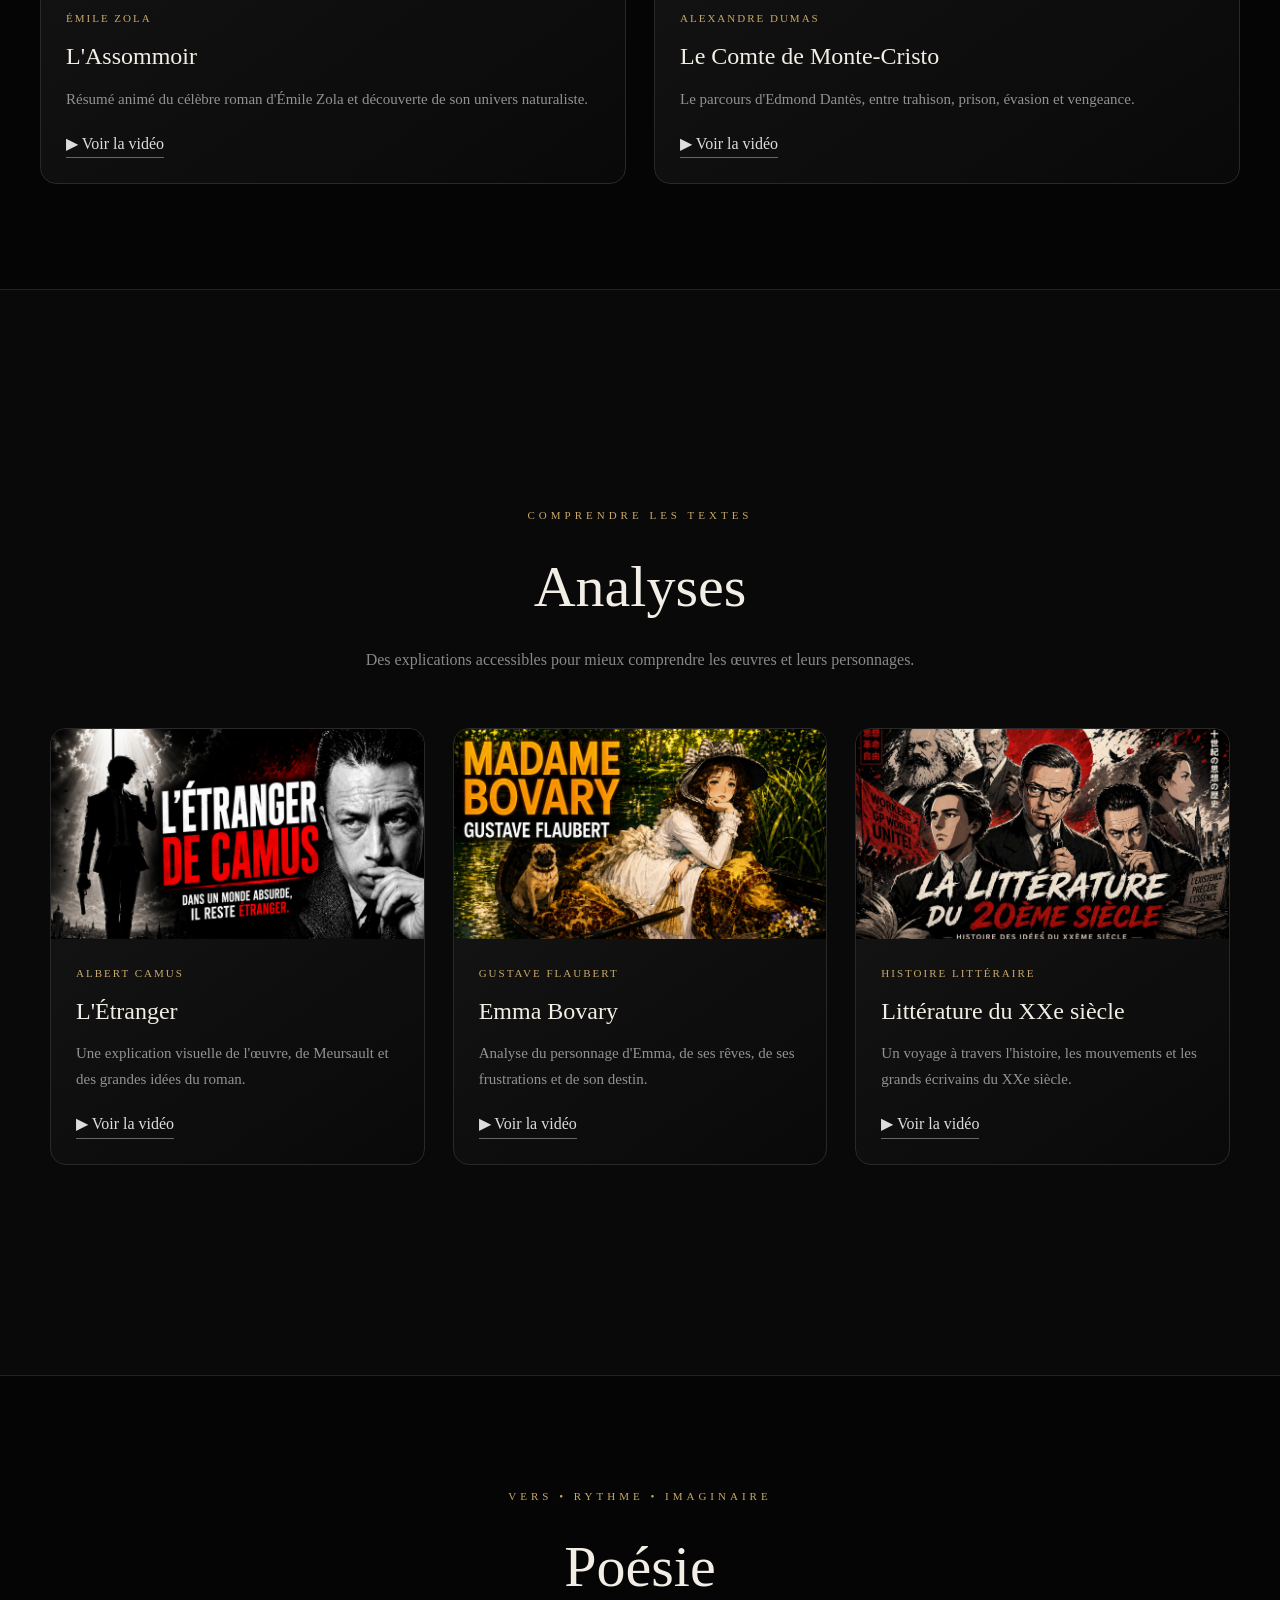
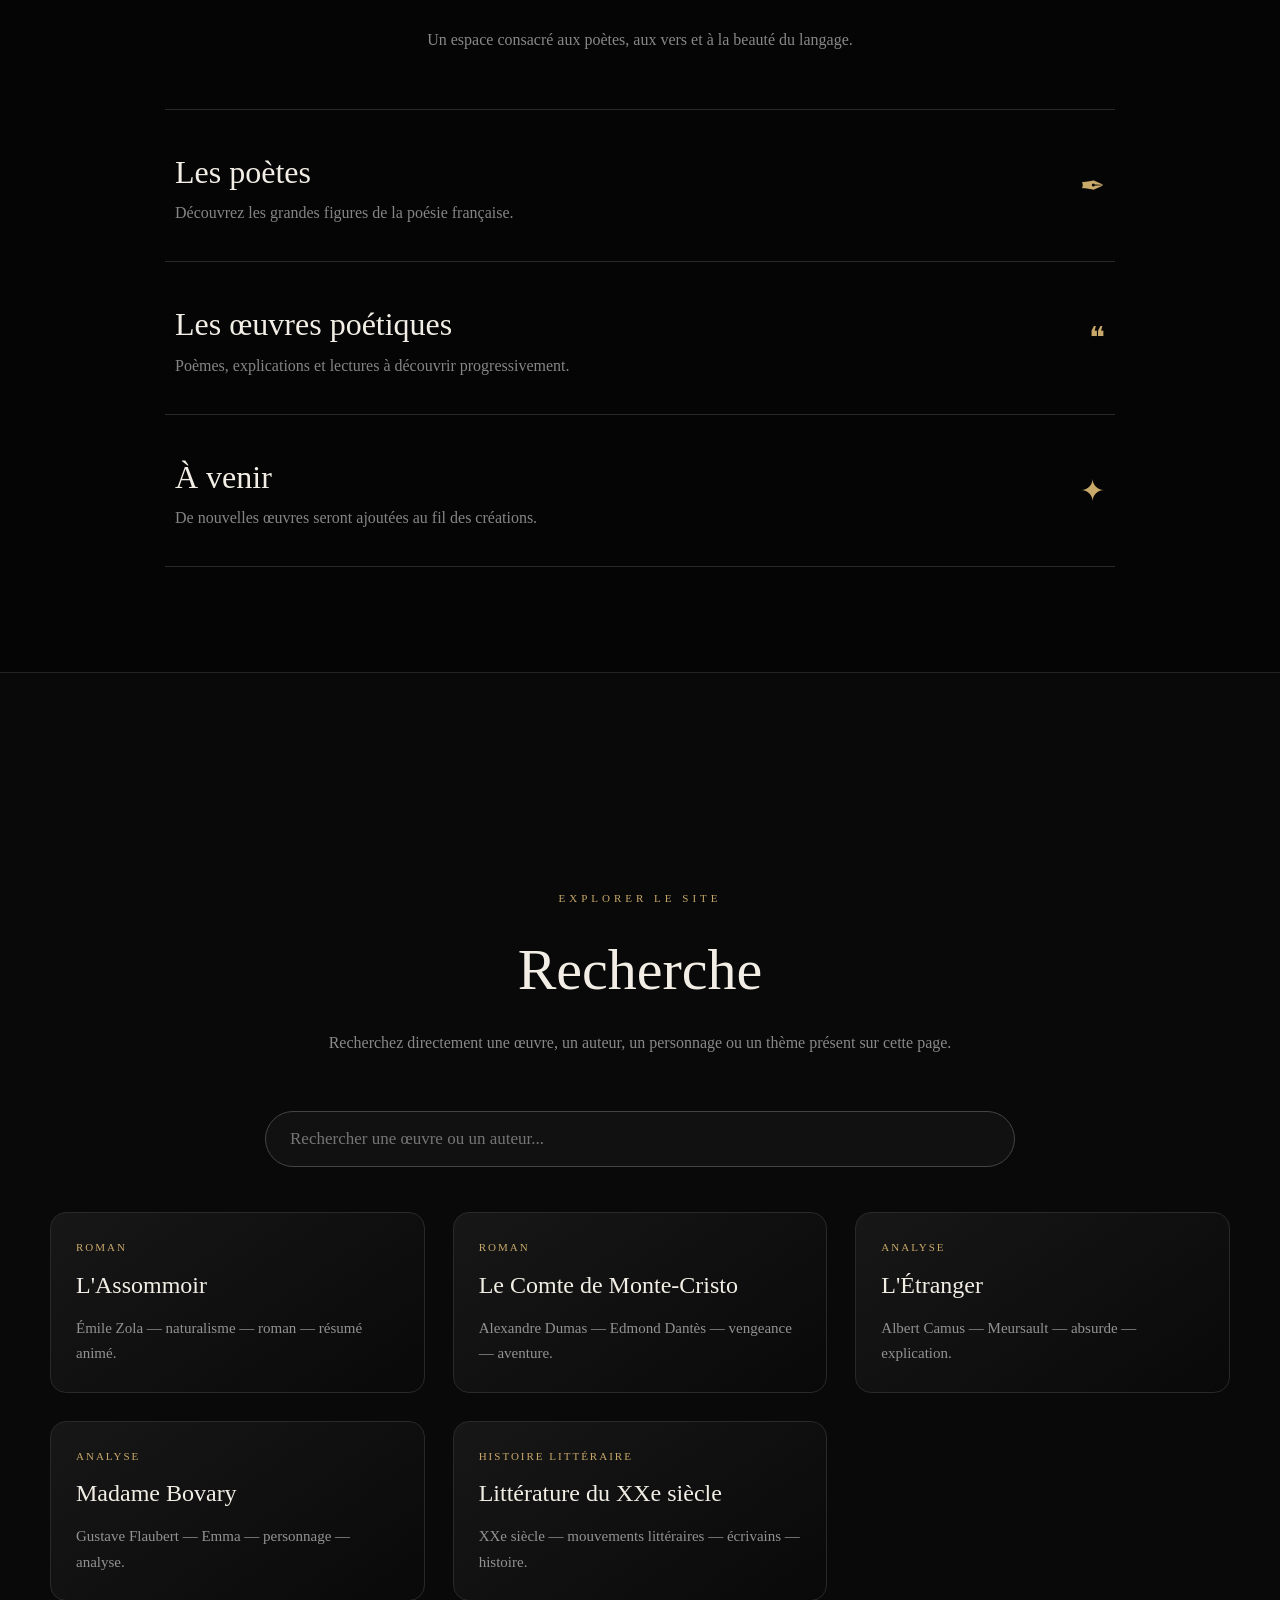
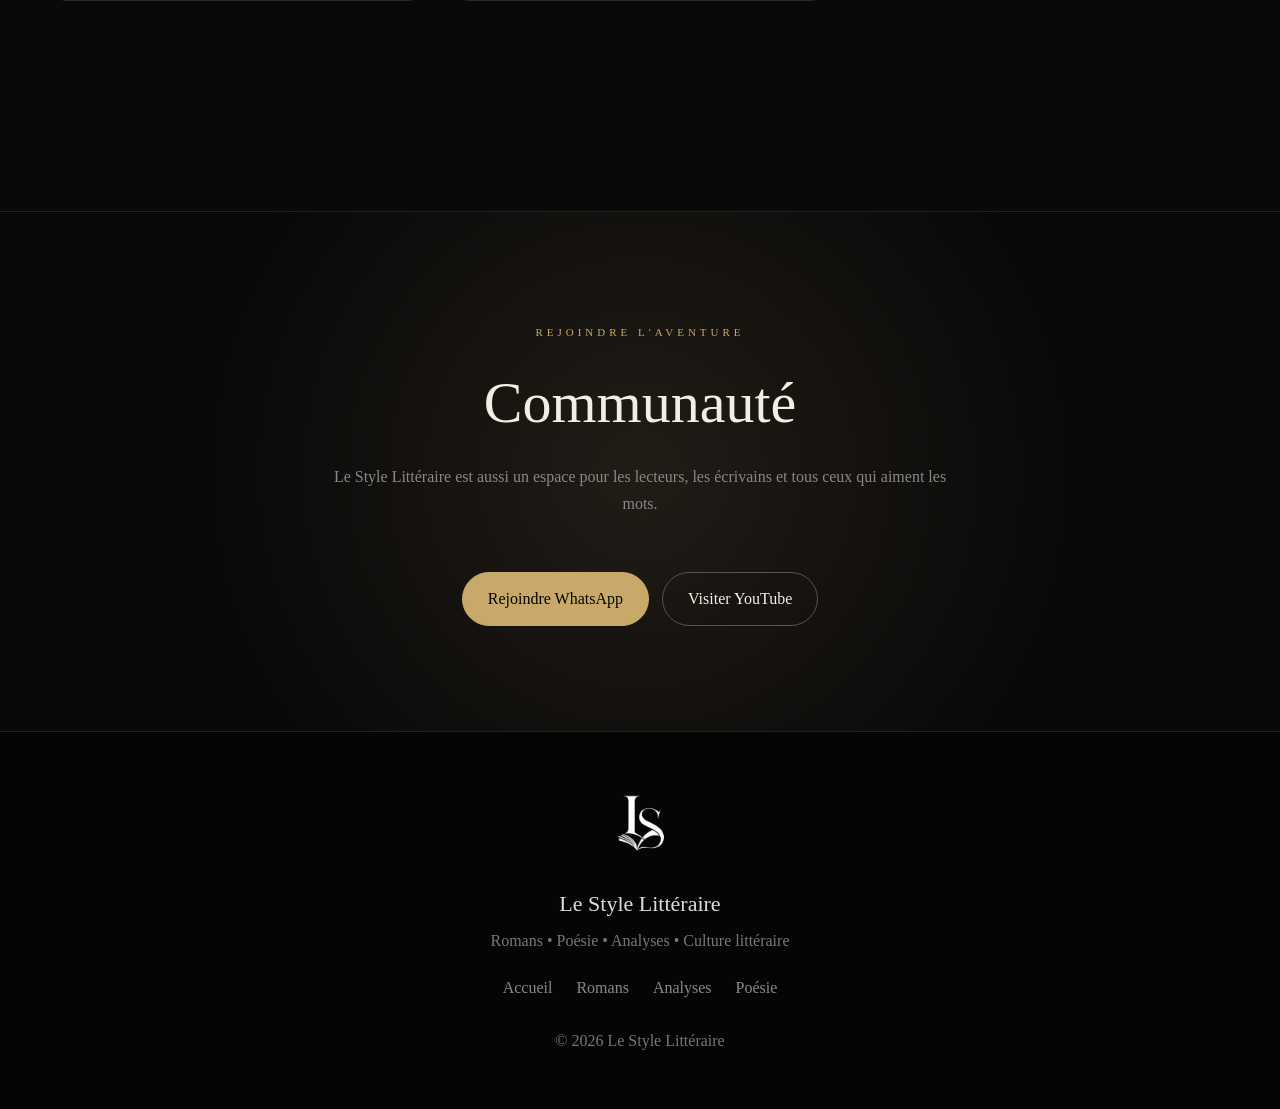
==== commit e966a588: "index.html" ====
--- a/index.html
+++ b/index.html
@@ -581,12 +581,25 @@
 Découvrir les œuvres
 </a>
 
+<a class="button" href="piece.html">
+LITTÉRATURE CONTRE LINGUISTIQUE
+</a>
+
 <a
     class="button"
     href="https://youtube.com/@lestylelitteraire?si=nArEJFBJf3bS7BQP"
     target="_blank">
 ▶ YouTube
 </a>
+
+<a
+    class="button"
+    href="https://whatsapp.com/channel/0029Vb8aJwk7IUYcv6oxLt2N"
+    target="_blank">
+◉ WhatsApp
+</a>
+
+</div>
 
 <a
     class="button"
